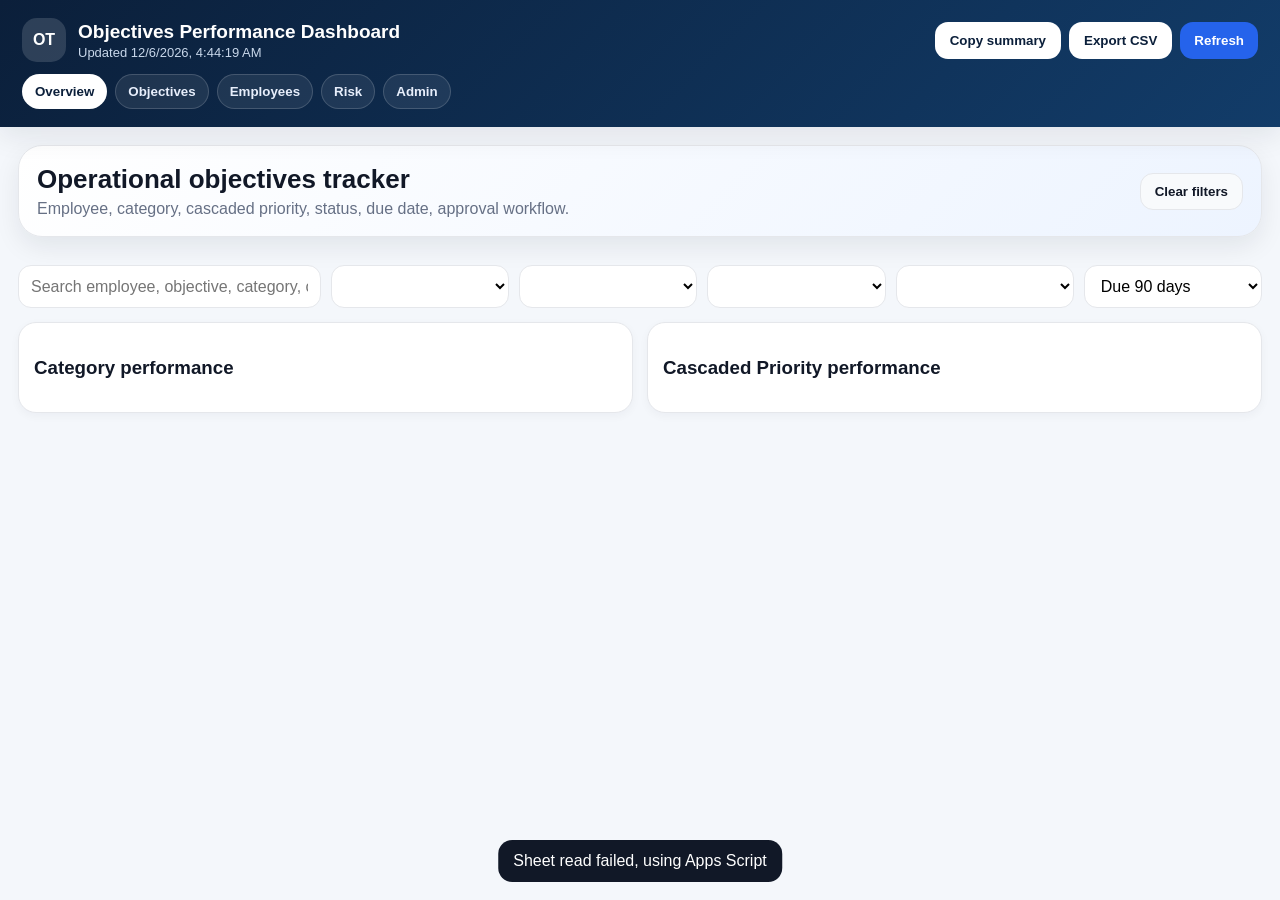
==== index.html @ 76649517 "Fix cascaded priority data loading and mobile UX" ====
<!doctype html>
<html lang="mn">
<head>
<meta charset="utf-8">
<meta name="viewport" content="width=device-width,initial-scale=1,viewport-fit=cover">
<title>Objectives Performance Dashboard</title>
<script src="assets/config.js"></script>
<style>
:root{--bg:#f4f7fb;--card:#fff;--ink:#111827;--muted:#667085;--line:#e5e7eb;--blue:#2563eb;--green:#087f5b;--amber:#b7791f;--red:#c53030;--nav:#0b1f3a;--soft:#eef4ff;--radius:18px;--shadow:0 10px 26px rgba(15,23,42,.08)}
*{box-sizing:border-box}body{margin:0;background:var(--bg);color:var(--ink);font-family:Inter,Arial,sans-serif}.app{min-height:100vh}.top{background:linear-gradient(135deg,var(--nav),#123c69);color:white;padding:18px 22px;position:sticky;top:0;z-index:10;box-shadow:var(--shadow)}.topRow{display:flex;justify-content:space-between;gap:16px;align-items:center;max-width:1500px;margin:0 auto}.brand{display:flex;gap:12px;align-items:center}.logo{width:44px;height:44px;border-radius:15px;background:rgba(255,255,255,.14);display:grid;place-items:center;font-weight:900}.brand h1{font-size:19px;margin:0}.brand p{margin:2px 0 0;color:#c8d7ea;font-size:13px}.actions{display:flex;gap:8px;flex-wrap:wrap}.btn{border:0;border-radius:13px;padding:10px 14px;font-weight:800;cursor:pointer;background:var(--blue);color:#fff}.btn.secondary{background:#fff;color:#0b1f3a;border:1px solid rgba(255,255,255,.35)}.btn.ghost{background:#f8fafc;color:var(--ink);border:1px solid var(--line)}.btn.danger{background:var(--red)}.btn.small{padding:7px 10px;font-size:12px;border-radius:10px}.tabs{display:flex;gap:8px;overflow:auto;padding-top:12px;max-width:1500px;margin:0 auto}.tabBtn{white-space:nowrap;border:1px solid rgba(255,255,255,.16);background:rgba(255,255,255,.08);color:#e7eefb;border-radius:999px;padding:9px 12px;font-weight:800;cursor:pointer}.tabBtn.active{background:#fff;color:#0b1f3a}.main{max-width:1500px;margin:0 auto;padding:18px 18px 80px}.panel{display:none}.panel.active{display:block}.hero{display:grid;grid-template-columns:1fr auto;gap:12px;align-items:center;background:linear-gradient(135deg,#fff,#edf4ff);border:1px solid var(--line);border-radius:24px;padding:18px;margin-bottom:14px;box-shadow:var(--shadow)}.hero h2{margin:0;font-size:26px}.hero p{margin:5px 0 0;color:var(--muted)}.kpis{display:grid;grid-template-columns:repeat(7,1fr);gap:12px;margin:12px 0}.card{background:var(--card);border:1px solid var(--line);border-radius:var(--radius);padding:15px;box-shadow:0 3px 10px rgba(15,23,42,.04)}.kLabel{text-transform:uppercase;color:var(--muted);font-size:11px;letter-spacing:.06em;font-weight:900}.kVal{font-size:28px;font-weight:950;margin-top:6px}.kHint{font-size:12px;color:var(--muted);margin-top:4px}.filters{display:grid;grid-template-columns:1.7fr repeat(5,1fr);gap:10px;margin:14px 0}.filters input,.filters select,.modal input,.modal select,.modal textarea{width:100%;border:1px solid var(--line);background:#fff;border-radius:13px;padding:11px 12px;font:inherit}.split{display:grid;grid-template-columns:1fr 1fr;gap:14px}.list{display:grid;gap:10px}.progressRow{display:grid;grid-template-columns:1fr 58px;gap:12px;align-items:center}.name{font-weight:900;overflow:hidden;text-overflow:ellipsis;white-space:nowrap}.bar{height:9px;background:#eef2f7;border-radius:999px;overflow:hidden;margin:8px 0}.bar i{display:block;height:100%;background:linear-gradient(90deg,var(--blue),#80a7ff)}.bar.green i{background:linear-gradient(90deg,var(--green),#63d4a1)}.bar.amber i{background:linear-gradient(90deg,var(--amber),#f2bf61)}.meta{display:flex;gap:6px;flex-wrap:wrap;color:var(--muted);font-size:12px}.pill{background:#f3f5f8;border-radius:999px;padding:5px 8px;font-weight:800}.tableWrap{background:#fff;border:1px solid var(--line);border-radius:20px;overflow:auto;box-shadow:0 4px 14px rgba(15,23,42,.04)}table{border-collapse:collapse;width:100%;min-width:1180px}th,td{border-bottom:1px solid var(--line);padding:12px;vertical-align:top;text-align:left;font-size:14px}th{position:sticky;top:0;background:#f9fbff;color:#475467;text-transform:uppercase;font-size:11px;letter-spacing:.06em;z-index:2}.objective{max-width:460px;line-height:1.4}.parent td{background:#fcfdff;font-weight:800}.indent3 .objective{padding-left:20px}.indent4 .objective{padding-left:36px}.badge{display:inline-flex;border-radius:999px;padding:6px 9px;font-size:12px;font-weight:900;white-space:nowrap}.completed,.done{background:#e9f8f2;color:var(--green)}.progress{background:#eef3ff;color:var(--blue)}.notstarted,.nodue{background:#f1f3f7;color:#5b6475}.soon,.risk{background:#fff7e6;color:var(--amber)}.critical{background:#fff1f1;color:var(--red)}.mobileList{display:none;gap:10px}.objCard{background:#fff;border:1px solid var(--line);border-radius:18px;padding:14px;box-shadow:0 3px 10px rgba(15,23,42,.04)}.objTop{display:flex;justify-content:space-between;gap:10px;align-items:flex-start}.objTitle{font-weight:900;line-height:1.35;margin:8px 0}.muted{color:var(--muted);font-size:12px}.drawer{position:fixed;inset:0;background:rgba(5,12,27,.55);display:none;align-items:flex-end;justify-content:center;padding:16px;z-index:30}.modal{background:#fff;border-radius:24px;padding:18px;width:min(680px,100%);max-height:92vh;overflow:auto;box-shadow:0 30px 90px rgba(0,0,0,.28)}.modalHead{display:flex;justify-content:space-between;gap:12px}.modal h3{margin:0}.close{border:0;background:transparent;font-size:28px;cursor:pointer}.formGrid{display:grid;grid-template-columns:1fr 1fr;gap:12px;margin-top:12px}.full{grid-column:1/-1}.toast{position:fixed;left:50%;bottom:18px;transform:translateX(-50%);background:#111827;color:#fff;padding:12px 15px;border-radius:14px;display:none;z-index:50;max-width:92%;text-align:center}.empGrid{display:grid;grid-template-columns:repeat(auto-fit,minmax(230px,1fr));gap:12px}.emp{cursor:pointer}.approval{border:1px solid var(--line);border-radius:16px;background:#fbfcff;padding:12px;margin-bottom:10px}.approvalTop{display:flex;justify-content:space-between;gap:12px}.bottomNav{display:none}
@media(max-width:1100px){.kpis{grid-template-columns:repeat(3,1fr)}.filters{grid-template-columns:1fr 1fr}.split{grid-template-columns:1fr}.hero{grid-template-columns:1fr}.topRow{align-items:flex-start}}
@media(max-width:720px){.top{padding:12px 12px 10px;position:relative}.topRow{display:block}.brand h1{font-size:16px}.brand p{font-size:12px}.logo{width:38px;height:38px}.actions{margin-top:10px}.actions .btn{flex:1;padding:10px 8px;font-size:13px}.tabs{padding-top:10px}.tabBtn{font-size:12px;padding:8px 10px}.main{padding:12px 10px 92px}.hero{border-radius:18px;padding:14px}.hero h2{font-size:21px}.kpis{grid-template-columns:repeat(2,1fr);gap:8px}.card{padding:12px;border-radius:16px}.kVal{font-size:23px}.filters{grid-template-columns:1fr;gap:8px}.tableWrap{display:none}.mobileList{display:grid}.formGrid{grid-template-columns:1fr}.split{gap:10px}.btn{padding:10px 12px}.bottomNav{display:flex;position:fixed;left:0;right:0;bottom:0;background:#fff;border-top:1px solid var(--line);z-index:20;padding:7px 8px calc(7px + env(safe-area-inset-bottom));gap:6px}.bottomNav button{flex:1;border:0;background:#f3f6fb;border-radius:12px;padding:9px 4px;font-size:11px;font-weight:900;color:#344054}.bottomNav button.active{background:#0b1f3a;color:#fff}.drawer{align-items:flex-end;padding:10px}.modal{border-radius:20px 20px 0 0;padding-bottom:calc(18px + env(safe-area-inset-bottom))}}
</style>
</head>
<body>
<div class="app">
<header class="top"><div class="topRow"><div class="brand"><div class="logo">OT</div><div><h1>Objectives Performance Dashboard</h1><p id="lastUpdate">Loading...</p></div></div><div class="actions"><button class="btn secondary" onclick="copySummary()">Copy summary</button><button class="btn secondary" onclick="exportCsv()">Export CSV</button><button class="btn" onclick="loadData()">Refresh</button></div></div><nav class="tabs"><button class="tabBtn active" onclick="showTab('overview',this)">Overview</button><button class="tabBtn" onclick="showTab('objectives',this)">Objectives</button><button class="tabBtn" onclick="showTab('employees',this)">Employees</button><button class="tabBtn" onclick="showTab('risk',this)">Risk</button><button class="tabBtn" onclick="showTab('admin',this);loadApprovals()">Admin <span id="pendingBadge"></span></button></nav></header>
<main class="main"><section class="hero"><div><h2>Operational objectives tracker</h2><p>Employee, category, cascaded priority, status, due date, approval workflow.</p></div><button class="btn ghost" onclick="clearFilters()">Clear filters</button></section><div class="kpis" id="kpis"></div><div class="filters"><input id="search" placeholder="Search employee, objective, category, cascaded priority..." oninput="applyFiltersSoon()"><select id="employee" onchange="applyFilters()"></select><select id="status" onchange="applyFilters()"></select><select id="category" onchange="applyFilters()"></select><select id="cascadedPriority" onchange="applyFilters()"></select><select id="dueDays" onchange="applyFilters()"><option value="7">Due 7 days</option><option value="14">Due 14 days</option><option value="30">Due 30 days</option><option value="90" selected>Due 90 days</option><option value="180">Due 180 days</option></select></div><div id="loading" class="card">Loading data...</div>
<section id="overview" class="panel active"><div class="split"><div class="card"><h3>Category performance</h3><div class="list" id="categoryList"></div></div><div class="card"><h3>Cascaded Priority performance</h3><div class="list" id="cascadedList"></div></div></div></section>
<section id="objectives" class="panel"><div class="tableWrap"><table><thead><tr><th>Priority</th><th>Objective</th><th>Employee</th><th>Status</th><th>Risk</th><th>Category</th><th>Cascaded Priority</th><th>Due date</th><th>Days</th><th>Action</th></tr></thead><tbody id="tbody"></tbody></table></div><div class="mobileList" id="mobileRows"></div></section>
<section id="employees" class="panel"><div class="empGrid" id="employeeCards"></div></section>
<section id="risk" class="panel"><div class="split"><div class="card"><h3>Critical / overdue</h3><div class="list" id="criticalList"></div></div><div class="card"><h3>Due soon</h3><div class="list" id="dueSoonList"></div></div></div></section>
<section id="admin" class="panel"><div class="card"><h3>Admin approvals</h3><div class="filters" style="grid-template-columns:1fr 1fr auto"><input id="adminPass" type="password" placeholder="Admin passcode"><input id="adminComment" placeholder="Admin comment"><button class="btn" onclick="loadApprovals()">Load</button></div><div id="approvalList" class="list"></div></div></section>
</main></div><div class="bottomNav"><button class="active" onclick="showTabById('overview',this)">Overview</button><button onclick="showTabById('objectives',this)">Work</button><button onclick="showTabById('employees',this)">People</button><button onclick="showTabById('risk',this)">Risk</button><button onclick="showTabById('admin',this);loadApprovals()">Admin</button></div>
<div class="drawer" id="modalBackdrop"><div class="modal"><div class="modalHead"><div><h3 id="modalTitle">Update</h3><div class="muted" id="modalSub"></div></div><button class="close" onclick="closeModal()">×</button></div><div class="formGrid"><label>Status<select id="editStatus"></select></label><label>Due date<input id="editDueDate" placeholder="MM/DD/YYYY"></label><label class="full">Notes<textarea id="editNotes" rows="4"></textarea></label><label>Requested by<input id="editRequestedBy"></label><label>Request comment<input id="editRequestComment"></label><button class="btn full" onclick="saveUpdate()">Submit for approval</button></div></div></div><div class="toast" id="toast"></div>
<script>
const SHEET_ID='1Yw6dYNGRxq1gps71p3sMzu0f-IePVYdoiQIycyC5Qg4';const SHEET_NAME='Objectives status and detail re';let rawRows=[],rows=[],filtered=[],selectedRow=null,timer=null,statusOptions=['Not Started','In Progress','Completed'];
function gvizJsonp(){return new Promise((resolve,reject)=>{const cb='gviz_'+Date.now()+Math.floor(Math.random()*9999);window[cb]=r=>{try{delete window[cb];s.remove();resolve(r)}catch(e){reject(e)}};const s=document.createElement('script');s.onerror=()=>reject(new Error('Google Sheet data read failed'));s.src=`https://docs.google.com/spreadsheets/d/${SHEET_ID}/gviz/tq?sheet=${encodeURIComponent(SHEET_NAME)}&range=A4:K369&tqx=out:json;responseHandler:${cb}`;document.body.appendChild(s);setTimeout(()=>reject(new Error('Google Sheet data timeout')),15000)})}
function apiJsonp(params){return new Promise((resolve,reject)=>{if(!window.DASHBOARD_API_URL)return reject(new Error('API URL not configured'));const cb='cb_'+Date.now()+Math.floor(Math.random()*9999);window[cb]=r=>{delete window[cb];s.remove();if(r&&r.success===false)reject(new Error(r.error||'API error'));else resolve(r)};const s=document.createElement('script');s.onerror=()=>reject(new Error('API request failed'));const q=new URLSearchParams({...params,callback:cb,_:Date.now()});s.src=window.DASHBOARD_API_URL+(window.DASHBOARD_API_URL.includes('?')?'&':'?')+q.toString();document.body.appendChild(s);setTimeout(()=>reject(new Error('API timeout')),20000)})}
function parseGviz(res){const tr=res.table.rows||[];let data=tr.slice(1).map((r,i)=>{const c=(r.c||[]).map(x=>x?(x.f??x.v??''):'');return{rowNumber:i+5,employee:c[0]||'',priority:String(c[1]||'').trim(),objective:c[2]||'',currentState:c[3]||'',status:cleanStatus(c[4]||''),category:c[5]||'',cascadedPriority:c[6]||'',dueDate:c[7]||'',notes:c[8]||'',lastUpdated:c[9]||'',updatedBy:c[10]||''}}).filter(r=>r.priority||r.objective||r.employee);return data}
function cleanStatus(s){s=String(s||'').trim();if(/^completed/i.test(s))return 'Completed';if(/^in progress/i.test(s))return 'In Progress';if(/^not started/i.test(s))return 'Not Started';return s||'Not Started'}
function normalize(data){let emp='',cat='',cascade='',parentPrefix='';return data.map((r,idx)=>{if(r.employee)emp=r.employee;if(r.category)cat=r.category;if(r.cascadedPriority&&r.cascadedPriority!=='Unassigned'){cascade=r.cascadedPriority;parentPrefix=parentKey(r.priority)}const pk=parentKey(r.priority);let cp=(r.cascadedPriority&&r.cascadedPriority!=='Unassigned')?r.cascadedPriority:'';if(!cp&&cascade&&(pk===parentPrefix||String(r.priority).startsWith(parentPrefix+'.')))cp=cascade;const p=String(r.priority||'').replace(/\.$/,'');const level=p?p.split('.').length:1;const due=parseDate(r.dueDate);const days=due?Math.ceil((due-startOfToday())/86400000):'';const risk=r.status==='Completed'?'Done':(days!==''&&days<0?'Critical':(days!==''&&days<=7?'At Risk':(days!==''&&days<=Number(val('dueDays')||90)?'Due Soon':'On Track')));return{...r,employee:emp||'Unassigned',category:cat||'Unassigned',cascadedPriority:cp||'Unassigned',status:cleanStatus(r.status),level,isParent:level<=2,daysLeft:days,dueSoon:r.status!=='Completed'&&days!==''&&days>=0&&days<=Number(val('dueDays')||90),risk}})}
function parentKey(p){p=String(p||'').replace(/\.$/,'');let a=p.split('.');return a.slice(0,2).join('.')}function parseDate(v){if(!v)return null;let d=new Date(v);return isNaN(d)?null:d}function startOfToday(){let d=new Date();d.setHours(0,0,0,0);return d}
async function loadData(){showLoading(true);try{rawRows=parseGviz(await gvizJsonp());rows=normalize(rawRows);fillFilters();applyFilters(false);toast('Dashboard refreshed from Google Sheet')}catch(e){toast('Sheet read failed, using Apps Script');try{let d=await apiJsonp({action:'data'});rawRows=(d.rows||[]).map(r=>({rowNumber:r.rowNumber,employee:r.employee,priority:r.priority,objective:r.objective,currentState:r.currentState,status:r.status,category:r.category,cascadedPriority:r.cascadedPriority,dueDate:r.dueDate,notes:r.notes}));rows=normalize(rawRows);fillFilters();applyFilters(false)}catch(err){document.getElementById('loading').textContent='Алдаа: '+err.message}}finally{showLoading(false);document.getElementById('lastUpdate').textContent='Updated '+new Date().toLocaleString()}}
function fillFilters(){fill('employee',uniq(rows.map(r=>r.employee)),'All employees');fill('status',uniq(rows.map(r=>r.status)),'All statuses');fill('category',uniq(rows.map(r=>r.category)),'All categories');fill('cascadedPriority',uniq(rows.map(r=>r.cascadedPriority)),'All cascaded priorities')}function fill(id,items,all){const e=document.getElementById(id),cur=e.value;e.innerHTML='<option value="">'+all+'</option>'+items.filter(Boolean).sort().map(x=>`<option value="${esc(x)}">${esc(x)}</option>`).join('');e.value=cur}function uniq(a){return[...new Set(a.filter(Boolean))]}
function applyFilters(reload=true){rows=normalize(rawRows);let s=val('search').toLowerCase(),emp=val('employee'),st=val('status'),cat=val('category'),cp=val('cascadedPriority');filtered=rows.filter(r=>(!s||[r.employee,r.priority,r.objective,r.status,r.category,r.cascadedPriority].join(' ').toLowerCase().includes(s))&&(!emp||r.employee===emp)&&(!st||r.status===st)&&(!cat||r.category===cat)&&(!cp||r.cascadedPriority===cp));renderAll()}function applyFiltersSoon(){clearTimeout(timer);timer=setTimeout(applyFilters,250)}function clearFilters(){['search','employee','status','category','cascadedPriority'].forEach(id=>document.getElementById(id).value='');document.getElementById('dueDays').value='90';applyFilters()}function val(id){return document.getElementById(id)?.value||''}
function renderAll(){renderKpis();renderPerf('categoryList',groupBy(filtered,'category'),'green');renderPerf('cascadedList',groupBy(filtered,'cascadedPriority'),'amber');renderRows();renderEmployees();renderRisk()}function summary(){let total=filtered.length,comp=filtered.filter(r=>r.status==='Completed').length,prog=filtered.filter(r=>r.status==='In Progress').length,not=filtered.filter(r=>r.status==='Not Started').length,due=filtered.filter(r=>r.dueSoon).length,crit=filtered.filter(r=>r.risk==='Critical').length,score=Math.round(((comp*100+prog*50)/Math.max(1,total)));return{total,comp,prog,not,due,crit,score,rate:Math.round(comp/Math.max(1,total)*100)}}function renderKpis(){let s=summary();let arr=[['Total',s.total,'Filtered objectives'],['Completed',s.comp,s.rate+'% completion'],['In progress',s.prog,'Active'],['Not started',s.not,'Pending'],['Due soon',s.due,'Within window'],['Critical',s.crit,'Overdue'],['Score',s.score+'%','Weighted']];document.getElementById('kpis').innerHTML=arr.map(x=>`<div class="card"><div class="kLabel">${x[0]}</div><div class="kVal">${x[1]}</div><div class="kHint">${x[2]}</div></div>`).join('')}
function groupBy(items,key){let m={};items.forEach(r=>{let k=r[key]||'Unassigned';m[k]??={name:k,total:0,completed:0,progress:0};m[k].total++;if(r.status==='Completed')m[k].completed++;if(r.status==='In Progress')m[k].progress++});return Object.values(m).map(x=>({...x,rate:Math.round(x.completed/Math.max(1,x.total)*100),score:Math.round((x.completed*100+x.progress*50)/Math.max(1,x.total))})).sort((a,b)=>b.total-a.total)}function renderPerf(id,items,color){document.getElementById(id).innerHTML=items.map(c=>`<div class="progressRow"><div><div class="name" title="${esc(c.name)}">${esc(c.name)}</div><div class="bar ${color}"><i style="width:${c.rate}%"></i></div><div class="meta"><span>Total ${c.total}</span><span>Done ${c.completed}</span><span>Score ${c.score}%</span></div></div><b>${c.rate}%</b></div>`).join('')||'<div class="muted">No data</div>'}
function renderRows(){document.getElementById('tbody').innerHTML=filtered.map(rowHtml).join('');document.getElementById('mobileRows').innerHTML=filtered.map(cardHtml).join('')}function rowHtml(r){return`<tr class="${r.isParent?'parent':''} indent${r.level}"><td>${esc(r.priority)}</td><td><div class="objective">${esc(r.objective)}</div><div class="muted">${esc(cut(r.currentState,120))}</div></td><td>${esc(r.employee)}</td><td>${badge(r.status)}</td><td>${risk(r.risk)}</td><td>${esc(r.category)}</td><td>${esc(r.cascadedPriority)}</td><td>${esc(r.dueDate)}</td><td>${r.daysLeft===''?'-':r.daysLeft}</td><td><button class="btn small" onclick="openModal(${r.rowNumber})">Update</button></td></tr>`}function cardHtml(r){return`<div class="objCard"><div class="objTop"><span class="pill">${esc(r.priority)}</span>${risk(r.risk)}</div><div class="objTitle">${esc(r.objective)}</div><div class="meta"><span>${esc(r.employee)}</span><span>${esc(r.status)}</span><span>Due ${esc(r.dueDate||'-')}</span></div><div class="muted" style="margin-top:6px"><b>Cascaded:</b> ${esc(r.cascadedPriority)}</div><button class="btn small" style="margin-top:10px" onclick="openModal(${r.rowNumber})">Submit update</button></div>`}
function renderEmployees(){let items=groupBy(filtered,'employee');document.getElementById('employeeCards').innerHTML=items.map(e=>`<div class="card emp" onclick="setFilter('employee','${js(e.name)}')"><div class="name">${esc(e.name)}</div><div class="kVal">${e.rate}%</div><div class="bar"><i style="width:${e.rate}%"></i></div><div class="meta"><span>Total ${e.total}</span><span>Done ${e.completed}</span><span>Score ${e.score}%</span></div></div>`).join('')}function renderRisk(){let mini=r=>`<div class="objCard"><b>${esc(r.priority)} · ${esc(r.employee)}</b><div>${esc(cut(r.objective,130))}</div><div class="muted">Due ${esc(r.dueDate||'-')} · ${r.daysLeft} days · ${esc(r.cascadedPriority)}</div></div>`;document.getElementById('criticalList').innerHTML=filtered.filter(r=>r.risk==='Critical').map(mini).join('')||'<div class="muted">No critical items</div>';document.getElementById('dueSoonList').innerHTML=filtered.filter(r=>r.dueSoon).map(mini).join('')||'<div class="muted">No due soon items</div>'}
function badge(s){let c=s==='Completed'?'completed':s==='In Progress'?'progress':'notstarted';return`<span class="badge ${c}">${esc(s)}</span>`}function risk(s){let c=s==='Critical'?'critical':s==='At Risk'?'risk':s==='Due Soon'?'soon':s==='Done'?'done':'nodue';return`<span class="badge ${c}">${esc(s)}</span>`}
function showTab(id,el){document.querySelectorAll('.panel').forEach(x=>x.classList.remove('active'));document.getElementById(id).classList.add('active');document.querySelectorAll('.tabBtn').forEach(x=>x.classList.remove('active'));if(el)el.classList.add('active')}function showTabById(id,el){showTab(id,document.querySelector(`.tabBtn[onclick*="${id}"]`));document.querySelectorAll('.bottomNav button').forEach(x=>x.classList.remove('active'));el.classList.add('active')}function setFilter(id,v){document.getElementById(id).value=v;showTab('objectives',document.querySelector('.tabBtn:nth-child(2)'));applyFilters()}
function openModal(rowNumber){selectedRow=rows.find(r=>r.rowNumber===rowNumber);if(!selectedRow)return;document.getElementById('modalTitle').textContent=selectedRow.priority+' update request';document.getElementById('modalSub').textContent=selectedRow.employee+' · '+cut(selectedRow.objective,90);document.getElementById('editStatus').innerHTML=statusOptions.map(s=>`<option>${s}</option>`).join('');document.getElementById('editStatus').value=selectedRow.status;document.getElementById('editDueDate').value=selectedRow.dueDate||'';document.getElementById('editNotes').value=selectedRow.notes||'';document.getElementById('editRequestedBy').value=selectedRow.employee||'';document.getElementById('editRequestComment').value='';document.getElementById('modalBackdrop').style.display='flex'}function closeModal(){document.getElementById('modalBackdrop').style.display='none'}function saveUpdate(){if(!selectedRow)return;apiJsonp({action:'update',rowNumber:selectedRow.rowNumber,status:val('editStatus'),dueDate:val('editDueDate'),notes:val('editNotes'),requestedBy:val('editRequestedBy'),requestComment:val('editRequestComment')}).then(r=>{closeModal();toast(r.message||'Submitted for approval')}).catch(e=>toast('Update error: '+e.message))}
function loadApprovals(){document.getElementById('approvalList').innerHTML='<div class="muted">Loading approvals...</div>';apiJsonp({action:'approvals',adminPasscode:val('adminPass')}).then(r=>{let a=r.approvals||r.rows||r.pending||[];document.getElementById('pendingBadge').textContent=a.length?'('+a.length+')':'';document.getElementById('approvalList').innerHTML=a.map(x=>approvalHtml(x)).join('')||'<div class="muted">No pending approvals</div>'}).catch(e=>document.getElementById('approvalList').innerHTML='<div class="muted">'+esc(e.message)+'</div>')}function approvalHtml(x){let id=x.requestId||x.RequestID||x.id||'';return`<div class="approval"><div class="approvalTop"><b>${esc(x.priority||x.PriorityNo||'')}</b><span class="muted">${esc(x.requestedAt||x.RequestedAt||'')}</span></div><div>${esc(x.objective||x.Objective||'')}</div><div class="meta"><span>${esc(x.oldStatus||x.OldStatus||'-')} → ${esc(x.newStatus||x.NewStatus||'-')}</span><span>${esc(x.requestedBy||x.RequestedBy||'')}</span></div><div style="margin-top:10px"><button class="btn small" onclick="review('${js(id)}','Approved')">Approve</button> <button class="btn danger small" onclick="review('${js(id)}','Rejected')">Reject</button></div></div>`}function review(id,decision){apiJsonp({action:'review',requestId:id,decision,adminPasscode:val('adminPass'),adminComment:val('adminComment')}).then(()=>{toast(decision);loadApprovals();loadData()}).catch(()=>apiJsonp({action:decision==='Approved'?'approve':'reject',requestId:id,adminPasscode:val('adminPass'),adminComment:val('adminComment')}).then(()=>{toast(decision);loadApprovals();loadData()}).catch(e=>toast('Approval error: '+e.message)))}
function copySummary(){let s=summary();let text=`Objectives Dashboard\nTotal: ${s.total}\nCompleted: ${s.comp}\nIn Progress: ${s.prog}\nNot Started: ${s.not}\nCompletion: ${s.rate}%\nProgress Score: ${s.score}%`;navigator.clipboard&&navigator.clipboard.writeText(text);toast('Summary copied')}function exportCsv(){let h=['Priority','Employee','Status','Risk','Category','Cascaded Priority','DueDate','DaysLeft','Objective'];let csv=[h].concat(filtered.map(r=>[r.priority,r.employee,r.status,r.risk,r.category,r.cascadedPriority,r.dueDate,r.daysLeft,String(r.objective||'').replace(/\n/g,' ')]));let txt=csv.map(a=>a.map(v=>'"'+String(v??'').replace(/"/g,'""')+'"').join(',')).join('\n');let b=new Blob([txt],{type:'text/csv;charset=utf-8'});let a=document.createElement('a');a.href=URL.createObjectURL(b);a.download='objectives_export.csv';a.click();URL.revokeObjectURL(a.href)}
function showLoading(on){document.getElementById('loading').style.display=on?'block':'none'}function toast(t){let e=document.getElementById('toast');e.textContent=t;e.style.display='block';setTimeout(()=>e.style.display='none',2800)}function esc(v){return String(v??'').replace(/[&<>"]/g,m=>({'&':'&amp;','<':'&lt;','>':'&gt;','"':'&quot;'}[m]))}function js(v){return String(v??'').replace(/\\/g,'\\\\').replace(/'/g,"\\'")}function cut(s,n){s=String(s||'');return s.length>n?s.slice(0,n-1)+'…':s}
loadData();
</script>
</body></html>
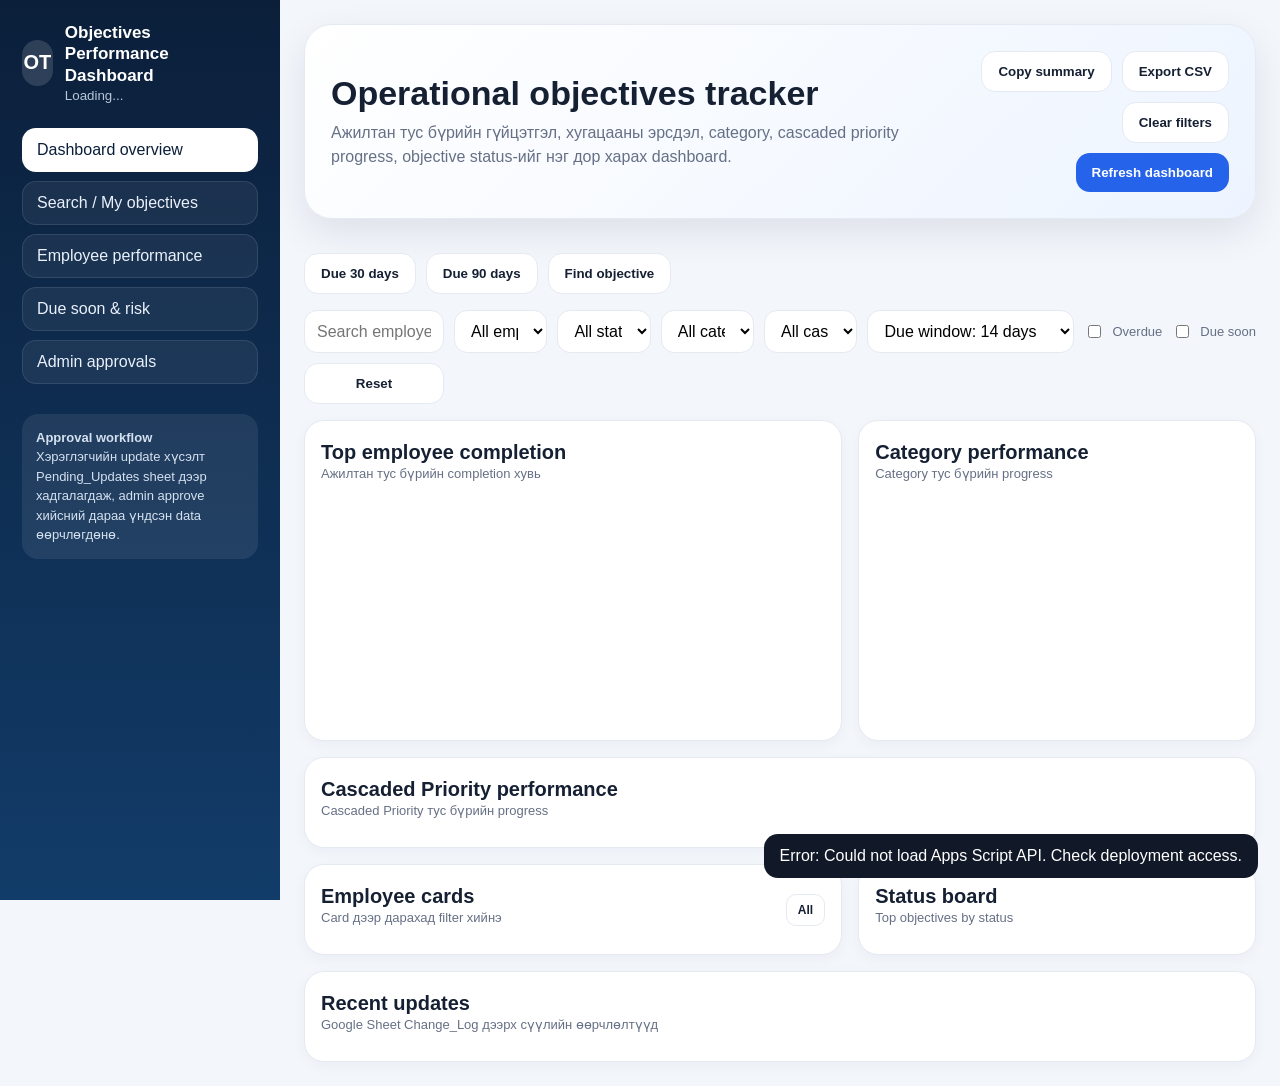
==== commit 4cc23f68: "Restore v3.2 approval layout and add Cascaded Priority support" ====
--- a/index.html
+++ b/index.html
@@ -1,49 +1,37 @@
-<!doctype html>
+<!DOCTYPE html>
 <html lang="mn">
 <head>
-<meta charset="utf-8">
-<meta name="viewport" content="width=device-width,initial-scale=1,viewport-fit=cover">
+<meta charset="UTF-8">
+<meta name="viewport" content="width=device-width, initial-scale=1">
 <title>Objectives Performance Dashboard</title>
 <script src="assets/config.js"></script>
 <style>
-:root{--bg:#f4f7fb;--card:#fff;--ink:#111827;--muted:#667085;--line:#e5e7eb;--blue:#2563eb;--green:#087f5b;--amber:#b7791f;--red:#c53030;--nav:#0b1f3a;--soft:#eef4ff;--radius:18px;--shadow:0 10px 26px rgba(15,23,42,.08)}
-*{box-sizing:border-box}body{margin:0;background:var(--bg);color:var(--ink);font-family:Inter,Arial,sans-serif}.app{min-height:100vh}.top{background:linear-gradient(135deg,var(--nav),#123c69);color:white;padding:18px 22px;position:sticky;top:0;z-index:10;box-shadow:var(--shadow)}.topRow{display:flex;justify-content:space-between;gap:16px;align-items:center;max-width:1500px;margin:0 auto}.brand{display:flex;gap:12px;align-items:center}.logo{width:44px;height:44px;border-radius:15px;background:rgba(255,255,255,.14);display:grid;place-items:center;font-weight:900}.brand h1{font-size:19px;margin:0}.brand p{margin:2px 0 0;color:#c8d7ea;font-size:13px}.actions{display:flex;gap:8px;flex-wrap:wrap}.btn{border:0;border-radius:13px;padding:10px 14px;font-weight:800;cursor:pointer;background:var(--blue);color:#fff}.btn.secondary{background:#fff;color:#0b1f3a;border:1px solid rgba(255,255,255,.35)}.btn.ghost{background:#f8fafc;color:var(--ink);border:1px solid var(--line)}.btn.danger{background:var(--red)}.btn.small{padding:7px 10px;font-size:12px;border-radius:10px}.tabs{display:flex;gap:8px;overflow:auto;padding-top:12px;max-width:1500px;margin:0 auto}.tabBtn{white-space:nowrap;border:1px solid rgba(255,255,255,.16);background:rgba(255,255,255,.08);color:#e7eefb;border-radius:999px;padding:9px 12px;font-weight:800;cursor:pointer}.tabBtn.active{background:#fff;color:#0b1f3a}.main{max-width:1500px;margin:0 auto;padding:18px 18px 80px}.panel{display:none}.panel.active{display:block}.hero{display:grid;grid-template-columns:1fr auto;gap:12px;align-items:center;background:linear-gradient(135deg,#fff,#edf4ff);border:1px solid var(--line);border-radius:24px;padding:18px;margin-bottom:14px;box-shadow:var(--shadow)}.hero h2{margin:0;font-size:26px}.hero p{margin:5px 0 0;color:var(--muted)}.kpis{display:grid;grid-template-columns:repeat(7,1fr);gap:12px;margin:12px 0}.card{background:var(--card);border:1px solid var(--line);border-radius:var(--radius);padding:15px;box-shadow:0 3px 10px rgba(15,23,42,.04)}.kLabel{text-transform:uppercase;color:var(--muted);font-size:11px;letter-spacing:.06em;font-weight:900}.kVal{font-size:28px;font-weight:950;margin-top:6px}.kHint{font-size:12px;color:var(--muted);margin-top:4px}.filters{display:grid;grid-template-columns:1.7fr repeat(5,1fr);gap:10px;margin:14px 0}.filters input,.filters select,.modal input,.modal select,.modal textarea{width:100%;border:1px solid var(--line);background:#fff;border-radius:13px;padding:11px 12px;font:inherit}.split{display:grid;grid-template-columns:1fr 1fr;gap:14px}.list{display:grid;gap:10px}.progressRow{display:grid;grid-template-columns:1fr 58px;gap:12px;align-items:center}.name{font-weight:900;overflow:hidden;text-overflow:ellipsis;white-space:nowrap}.bar{height:9px;background:#eef2f7;border-radius:999px;overflow:hidden;margin:8px 0}.bar i{display:block;height:100%;background:linear-gradient(90deg,var(--blue),#80a7ff)}.bar.green i{background:linear-gradient(90deg,var(--green),#63d4a1)}.bar.amber i{background:linear-gradient(90deg,var(--amber),#f2bf61)}.meta{display:flex;gap:6px;flex-wrap:wrap;color:var(--muted);font-size:12px}.pill{background:#f3f5f8;border-radius:999px;padding:5px 8px;font-weight:800}.tableWrap{background:#fff;border:1px solid var(--line);border-radius:20px;overflow:auto;box-shadow:0 4px 14px rgba(15,23,42,.04)}table{border-collapse:collapse;width:100%;min-width:1180px}th,td{border-bottom:1px solid var(--line);padding:12px;vertical-align:top;text-align:left;font-size:14px}th{position:sticky;top:0;background:#f9fbff;color:#475467;text-transform:uppercase;font-size:11px;letter-spacing:.06em;z-index:2}.objective{max-width:460px;line-height:1.4}.parent td{background:#fcfdff;font-weight:800}.indent3 .objective{padding-left:20px}.indent4 .objective{padding-left:36px}.badge{display:inline-flex;border-radius:999px;padding:6px 9px;font-size:12px;font-weight:900;white-space:nowrap}.completed,.done{background:#e9f8f2;color:var(--green)}.progress{background:#eef3ff;color:var(--blue)}.notstarted,.nodue{background:#f1f3f7;color:#5b6475}.soon,.risk{background:#fff7e6;color:var(--amber)}.critical{background:#fff1f1;color:var(--red)}.mobileList{display:none;gap:10px}.objCard{background:#fff;border:1px solid var(--line);border-radius:18px;padding:14px;box-shadow:0 3px 10px rgba(15,23,42,.04)}.objTop{display:flex;justify-content:space-between;gap:10px;align-items:flex-start}.objTitle{font-weight:900;line-height:1.35;margin:8px 0}.muted{color:var(--muted);font-size:12px}.drawer{position:fixed;inset:0;background:rgba(5,12,27,.55);display:none;align-items:flex-end;justify-content:center;padding:16px;z-index:30}.modal{background:#fff;border-radius:24px;padding:18px;width:min(680px,100%);max-height:92vh;overflow:auto;box-shadow:0 30px 90px rgba(0,0,0,.28)}.modalHead{display:flex;justify-content:space-between;gap:12px}.modal h3{margin:0}.close{border:0;background:transparent;font-size:28px;cursor:pointer}.formGrid{display:grid;grid-template-columns:1fr 1fr;gap:12px;margin-top:12px}.full{grid-column:1/-1}.toast{position:fixed;left:50%;bottom:18px;transform:translateX(-50%);background:#111827;color:#fff;padding:12px 15px;border-radius:14px;display:none;z-index:50;max-width:92%;text-align:center}.empGrid{display:grid;grid-template-columns:repeat(auto-fit,minmax(230px,1fr));gap:12px}.emp{cursor:pointer}.approval{border:1px solid var(--line);border-radius:16px;background:#fbfcff;padding:12px;margin-bottom:10px}.approvalTop{display:flex;justify-content:space-between;gap:12px}.bottomNav{display:none}
-@media(max-width:1100px){.kpis{grid-template-columns:repeat(3,1fr)}.filters{grid-template-columns:1fr 1fr}.split{grid-template-columns:1fr}.hero{grid-template-columns:1fr}.topRow{align-items:flex-start}}
-@media(max-width:720px){.top{padding:12px 12px 10px;position:relative}.topRow{display:block}.brand h1{font-size:16px}.brand p{font-size:12px}.logo{width:38px;height:38px}.actions{margin-top:10px}.actions .btn{flex:1;padding:10px 8px;font-size:13px}.tabs{padding-top:10px}.tabBtn{font-size:12px;padding:8px 10px}.main{padding:12px 10px 92px}.hero{border-radius:18px;padding:14px}.hero h2{font-size:21px}.kpis{grid-template-columns:repeat(2,1fr);gap:8px}.card{padding:12px;border-radius:16px}.kVal{font-size:23px}.filters{grid-template-columns:1fr;gap:8px}.tableWrap{display:none}.mobileList{display:grid}.formGrid{grid-template-columns:1fr}.split{gap:10px}.btn{padding:10px 12px}.bottomNav{display:flex;position:fixed;left:0;right:0;bottom:0;background:#fff;border-top:1px solid var(--line);z-index:20;padding:7px 8px calc(7px + env(safe-area-inset-bottom));gap:6px}.bottomNav button{flex:1;border:0;background:#f3f6fb;border-radius:12px;padding:9px 4px;font-size:11px;font-weight:900;color:#344054}.bottomNav button.active{background:#0b1f3a;color:#fff}.drawer{align-items:flex-end;padding:10px}.modal{border-radius:20px 20px 0 0;padding-bottom:calc(18px + env(safe-area-inset-bottom))}}
+:root{--nav:#0b1f3a;--nav2:#123c69;--bg:#f3f6fb;--card:#fff;--ink:#162033;--muted:#667085;--line:#e5eaf2;--blue:#2563eb;--green:#0f8a5f;--amber:#b7791f;--red:#c53030;--shadow:0 14px 38px rgba(15,23,42,.09);--radius:20px}*{box-sizing:border-box}body{margin:0;font-family:Inter,Arial,sans-serif;background:var(--bg);color:var(--ink)}.shell{display:grid;grid-template-columns:280px 1fr;min-height:100vh}.side{background:linear-gradient(180deg,var(--nav),var(--nav2));color:#fff;padding:22px;position:sticky;top:0;height:100vh;overflow:auto}.brand{display:flex;gap:12px;align-items:center;margin-bottom:24px}.logo{width:46px;height:46px;border-radius:16px;background:rgba(255,255,255,.14);display:grid;place-items:center;font-weight:900;font-size:20px}.brand h1{font-size:17px;margin:0;line-height:1.25}.brand small{color:#b9c7d9}.navItem{border:1px solid rgba(255,255,255,.10);background:rgba(255,255,255,.06);padding:12px 14px;border-radius:14px;margin:9px 0;color:#eaf1fb;cursor:pointer}.navItem:hover,.navItem.active{background:#fff;color:#0b1f3a}.sideFoot{margin-top:30px;padding:14px;border-radius:16px;background:rgba(255,255,255,.08);color:#d4e1ef;font-size:13px;line-height:1.5}.main{padding:24px;max-width:1600px;width:100%;margin:0 auto}.hero{background:linear-gradient(135deg,#fff,#edf4ff);border:1px solid var(--line);border-radius:28px;box-shadow:var(--shadow);padding:26px;margin-bottom:18px;display:grid;grid-template-columns:1.4fr .6fr;gap:20px;align-items:center}.hero h2{font-size:34px;margin:0 0 8px}.hero p{margin:0;color:var(--muted);line-height:1.5}.heroActions{display:flex;gap:10px;justify-content:flex-end;flex-wrap:wrap}.btn{border:0;border-radius:14px;padding:12px 16px;font-weight:800;cursor:pointer;background:var(--blue);color:#fff}.btn.secondary{background:#fff;color:var(--ink);border:1px solid var(--line)}.btn.danger{background:var(--red)}.btn.small{padding:8px 11px;border-radius:10px;font-size:12px}.grid{display:grid;gap:16px}.kpis{grid-template-columns:repeat(6,1fr)}.card{background:var(--card);border:1px solid var(--line);border-radius:var(--radius);box-shadow:0 4px 14px rgba(15,23,42,.04);padding:16px}.kpiLabel{font-size:12px;text-transform:uppercase;letter-spacing:.06em;color:var(--muted);font-weight:800}.kpiValue{font-size:30px;font-weight:900;margin-top:8px}.kpiHint{font-size:12px;color:var(--muted);margin-top:5px}.twoCol{grid-template-columns:1.15fr .85fr}.sectionTitle{display:flex;align-items:flex-end;justify-content:space-between;gap:12px;margin:4px 0 12px}.sectionTitle h3{margin:0;font-size:20px}.sectionTitle span{color:var(--muted);font-size:13px}.filters{display:grid;grid-template-columns:1.5fr repeat(4,1fr) auto auto auto;gap:10px;margin:16px 0}.filters input,.filters select,.modal input,.modal select,.modal textarea{width:100%;border:1px solid var(--line);border-radius:13px;background:#fff;padding:11px 12px;font:inherit}.check{display:flex;align-items:center;gap:8px;white-space:nowrap;color:var(--muted);font-size:13px}.check input{width:auto}.employeeGrid{display:grid;grid-template-columns:repeat(auto-fit,minmax(230px,1fr));gap:12px}.emp{cursor:pointer;transition:.15s}.emp:hover{transform:translateY(-1px);border-color:#b7c9ff}.emp.active{outline:3px solid rgba(37,99,235,.18);border-color:var(--blue)}.empTop{display:flex;justify-content:space-between;gap:12px}.empName{font-weight:900;line-height:1.25}.percent{font-size:28px;font-weight:950;color:var(--blue)}.bar{height:9px;background:#edf1f7;border-radius:999px;overflow:hidden;margin:10px 0}.bar i{display:block;height:100%;background:linear-gradient(90deg,var(--blue),#72a0ff);border-radius:999px}.bar.green i{background:linear-gradient(90deg,var(--green),#64d59f)}.bar.amber i{background:linear-gradient(90deg,var(--amber),#f4bd50)}.meta{display:flex;gap:6px;flex-wrap:wrap;color:var(--muted);font-size:12px}.pill{border-radius:999px;background:#f3f5f8;padding:5px 8px;font-weight:700}.categoryList{display:grid;gap:10px}.catRow{display:grid;grid-template-columns:1fr 60px;gap:10px;align-items:center}.catName{font-weight:800;white-space:nowrap;overflow:hidden;text-overflow:ellipsis}.chartBox{height:230px;display:flex;align-items:flex-end;gap:12px;padding-top:12px}.chartCol{flex:1;display:flex;flex-direction:column;align-items:center;gap:7px;min-width:40px}.chartBar{width:100%;max-width:48px;background:linear-gradient(180deg,#2563eb,#78a6ff);border-radius:12px 12px 4px 4px;min-height:8px}.chartLabel{font-size:11px;color:var(--muted);width:100%;overflow:hidden;text-overflow:ellipsis;text-align:center;white-space:nowrap}.chartVal{font-size:12px;font-weight:900}.tableWrap{background:#fff;border:1px solid var(--line);border-radius:22px;overflow:auto;box-shadow:0 4px 14px rgba(15,23,42,.04)}table{border-collapse:collapse;width:100%;min-width:1280px}th,td{padding:13px 12px;border-bottom:1px solid var(--line);vertical-align:top;text-align:left;font-size:14px}th{background:#f9fbff;color:#475467;font-size:12px;letter-spacing:.05em;text-transform:uppercase;position:sticky;top:0;z-index:2}tr:hover td{background:#fbfdff}tr.parent td{font-weight:800;background:#fcfdff}.objective{max-width:480px;line-height:1.45}.indent-3 .objective{padding-left:24px}.indent-4 .objective{padding-left:42px}.badge{display:inline-flex;align-items:center;border-radius:999px;padding:6px 9px;font-size:12px;font-weight:900;white-space:nowrap}.completed,.done{background:#e9f8f2;color:var(--green)}.progress{background:#eef3ff;color:var(--blue)}.notstarted,.nodue{background:#f1f3f7;color:#5b6475}.soon,.risk{background:#fff7e6;color:var(--amber)}.critical{background:#fff1f1;color:var(--red)}.track{background:#e9f8f2;color:var(--green)}.board{display:grid;grid-template-columns:repeat(4,1fr);gap:12px}.lane{background:#fff;border:1px solid var(--line);border-radius:18px;padding:12px;min-height:160px}.lane h4{margin:0 0 10px}.miniItem{border:1px solid var(--line);border-radius:13px;padding:10px;margin-bottom:8px;background:#fbfcff;font-size:13px}.miniItem b{display:block;margin-bottom:4px}.loading{padding:34px;text-align:center;color:var(--muted)}.modalBackdrop{position:fixed;inset:0;background:rgba(5,12,27,.55);display:none;align-items:center;justify-content:center;padding:20px;z-index:10}.modal{background:#fff;border-radius:24px;padding:22px;width:min(680px,100%);box-shadow:0 30px 90px rgba(0,0,0,.28)}.modalHead{display:flex;justify-content:space-between;gap:12px}.modalHead h3{margin:0}.close{border:0;background:transparent;font-size:28px;cursor:pointer}.formGrid{display:grid;grid-template-columns:1fr 1fr;gap:12px;margin-top:14px}.full{grid-column:1/-1}.toast{position:fixed;right:22px;bottom:22px;background:#111827;color:#fff;padding:13px 16px;border-radius:14px;display:none;z-index:20}.tab{display:none}.tab.active{display:block}.quickActions{display:flex;flex-wrap:wrap;gap:10px;margin:0 0 16px}.summaryGrid{display:grid;grid-template-columns:1.2fr 1fr 1fr 1fr;gap:12px;margin:0 0 16px}.summaryItem{background:#fff;border:1px solid var(--line);border-radius:18px;padding:14px;box-shadow:0 4px 14px rgba(15,23,42,.04)}.summaryItem b{display:block;margin-bottom:6px}.recentList{display:grid;gap:9px}.recentItem{border:1px solid var(--line);border-radius:14px;padding:10px;background:#fbfcff;font-size:13px}.recentItem b{display:block}.muted{color:var(--muted);font-size:12px}.approvalTools{display:grid;grid-template-columns:1fr 1fr auto;gap:10px;margin-bottom:12px}.approvalCard{border:1px solid var(--line);border-radius:16px;padding:13px;background:#fbfcff;margin-bottom:10px}.approvalTop{display:flex;justify-content:space-between;gap:12px;align-items:flex-start}.approvalChanges{display:grid;grid-template-columns:1fr 1fr 1fr;gap:8px;margin:10px 0}.approvalChanges div{background:#fff;border:1px solid var(--line);border-radius:12px;padding:8px}.approvalActions{display:flex;gap:8px;justify-content:flex-end;flex-wrap:wrap}@media(max-width:1100px){.shell{grid-template-columns:1fr}.side{height:auto;position:relative}.kpis{grid-template-columns:repeat(3,1fr)}.hero,.twoCol{grid-template-columns:1fr}.heroActions{justify-content:flex-start}.filters{grid-template-columns:1fr 1fr}.summaryGrid{grid-template-columns:1fr 1fr}.board{grid-template-columns:1fr 1fr}}@media(max-width:700px){.main{padding:14px}.kpis{grid-template-columns:repeat(2,1fr)}.filters,.board,.summaryGrid{grid-template-columns:1fr}.hero h2{font-size:26px}.formGrid{grid-template-columns:1fr}.side{padding:16px}.navItem{display:inline-block;margin:5px 4px 5px 0}.sideFoot{display:none}}
 </style>
 </head>
-<body>
-<div class="app">
-<header class="top"><div class="topRow"><div class="brand"><div class="logo">OT</div><div><h1>Objectives Performance Dashboard</h1><p id="lastUpdate">Loading...</p></div></div><div class="actions"><button class="btn secondary" onclick="copySummary()">Copy summary</button><button class="btn secondary" onclick="exportCsv()">Export CSV</button><button class="btn" onclick="loadData()">Refresh</button></div></div><nav class="tabs"><button class="tabBtn active" onclick="showTab('overview',this)">Overview</button><button class="tabBtn" onclick="showTab('objectives',this)">Objectives</button><button class="tabBtn" onclick="showTab('employees',this)">Employees</button><button class="tabBtn" onclick="showTab('risk',this)">Risk</button><button class="tabBtn" onclick="showTab('admin',this);loadApprovals()">Admin <span id="pendingBadge"></span></button></nav></header>
-<main class="main"><section class="hero"><div><h2>Operational objectives tracker</h2><p>Employee, category, cascaded priority, status, due date, approval workflow.</p></div><button class="btn ghost" onclick="clearFilters()">Clear filters</button></section><div class="kpis" id="kpis"></div><div class="filters"><input id="search" placeholder="Search employee, objective, category, cascaded priority..." oninput="applyFiltersSoon()"><select id="employee" onchange="applyFilters()"></select><select id="status" onchange="applyFilters()"></select><select id="category" onchange="applyFilters()"></select><select id="cascadedPriority" onchange="applyFilters()"></select><select id="dueDays" onchange="applyFilters()"><option value="7">Due 7 days</option><option value="14">Due 14 days</option><option value="30">Due 30 days</option><option value="90" selected>Due 90 days</option><option value="180">Due 180 days</option></select></div><div id="loading" class="card">Loading data...</div>
-<section id="overview" class="panel active"><div class="split"><div class="card"><h3>Category performance</h3><div class="list" id="categoryList"></div></div><div class="card"><h3>Cascaded Priority performance</h3><div class="list" id="cascadedList"></div></div></div></section>
-<section id="objectives" class="panel"><div class="tableWrap"><table><thead><tr><th>Priority</th><th>Objective</th><th>Employee</th><th>Status</th><th>Risk</th><th>Category</th><th>Cascaded Priority</th><th>Due date</th><th>Days</th><th>Action</th></tr></thead><tbody id="tbody"></tbody></table></div><div class="mobileList" id="mobileRows"></div></section>
-<section id="employees" class="panel"><div class="empGrid" id="employeeCards"></div></section>
-<section id="risk" class="panel"><div class="split"><div class="card"><h3>Critical / overdue</h3><div class="list" id="criticalList"></div></div><div class="card"><h3>Due soon</h3><div class="list" id="dueSoonList"></div></div></div></section>
-<section id="admin" class="panel"><div class="card"><h3>Admin approvals</h3><div class="filters" style="grid-template-columns:1fr 1fr auto"><input id="adminPass" type="password" placeholder="Admin passcode"><input id="adminComment" placeholder="Admin comment"><button class="btn" onclick="loadApprovals()">Load</button></div><div id="approvalList" class="list"></div></div></section>
-</main></div><div class="bottomNav"><button class="active" onclick="showTabById('overview',this)">Overview</button><button onclick="showTabById('objectives',this)">Work</button><button onclick="showTabById('employees',this)">People</button><button onclick="showTabById('risk',this)">Risk</button><button onclick="showTabById('admin',this);loadApprovals()">Admin</button></div>
-<div class="drawer" id="modalBackdrop"><div class="modal"><div class="modalHead"><div><h3 id="modalTitle">Update</h3><div class="muted" id="modalSub"></div></div><button class="close" onclick="closeModal()">×</button></div><div class="formGrid"><label>Status<select id="editStatus"></select></label><label>Due date<input id="editDueDate" placeholder="MM/DD/YYYY"></label><label class="full">Notes<textarea id="editNotes" rows="4"></textarea></label><label>Requested by<input id="editRequestedBy"></label><label>Request comment<input id="editRequestComment"></label><button class="btn full" onclick="saveUpdate()">Submit for approval</button></div></div></div><div class="toast" id="toast"></div>
+<body><div class="shell"><aside class="side"><div class="brand"><div class="logo">OT</div><div><h1>Objectives Performance Dashboard</h1><small id="sideDate">Loading...</small></div></div><div class="navItem active" onclick="showTab('overview',this)">Dashboard overview</div><div class="navItem" onclick="showTab('objectives',this);focusSearch()">Search / My objectives</div><div class="navItem" onclick="showTab('employees',this)">Employee performance</div><div class="navItem" onclick="showTab('risks',this)">Due soon & risk</div><div class="navItem" onclick="showTab('admin',this);loadApprovals()">Admin approvals <span id="pendingBadge"></span></div><div class="sideFoot"><b>Approval workflow</b><br>Хэрэглэгчийн update хүсэлт Pending_Updates sheet дээр хадгалагдаж, admin approve хийсний дараа үндсэн data өөрчлөгдөнө.</div></aside><main class="main"><section class="hero"><div><h2>Operational objectives tracker</h2><p>Ажилтан тус бүрийн гүйцэтгэл, хугацааны эрсдэл, category, cascaded priority progress, objective status-ийг нэг дор харах dashboard.</p></div><div class="heroActions"><button class="btn secondary" onclick="copySummary()">Copy summary</button><button class="btn secondary" onclick="exportCsv()">Export CSV</button><button class="btn secondary" onclick="clearFilters()">Clear filters</button><button class="btn" onclick="loadData()">Refresh dashboard</button></div></section><div class="grid kpis" id="kpis"></div><div class="summaryGrid" id="managerSummary"></div><div class="quickActions"><button class="btn secondary" onclick="setDueWindow(30)">Due 30 days</button><button class="btn secondary" onclick="setDueWindow(90)">Due 90 days</button><button class="btn secondary" onclick="showTab('objectives',document.querySelectorAll('.navItem')[1]);focusSearch()">Find objective</button></div><div class="filters"><input id="search" placeholder="Search employee, objective, category, cascaded priority..." oninput="debouncedApplyFilters()"><select id="employee" onchange="applyFilters()"><option value="">All employees</option></select><select id="status" onchange="applyFilters()"><option value="">All statuses</option></select><select id="category" onchange="applyFilters()"><option value="">All categories</option></select><select id="cascadedPriority" onchange="applyFilters()"><option value="">All cascaded priorities</option></select><select id="dueDays" onchange="applyFilters()"><option value="7">Due window: 7 days</option><option value="14" selected>Due window: 14 days</option><option value="30">Due window: 30 days</option><option value="90">Due window: 90 days</option><option value="180">Due window: 180 days</option></select><label class="check"><input id="onlyOverdue" type="checkbox" onchange="applyFilters()"> Overdue</label><label class="check"><input id="onlyDueSoon" type="checkbox" onchange="applyFilters()"> Due soon</label><button class="btn secondary" onclick="clearFilters()">Reset</button></div><section id="overview" class="tab active"><div class="grid twoCol"><div class="card"><div class="sectionTitle"><div><h3>Top employee completion</h3><span>Ажилтан тус бүрийн completion хувь</span></div></div><div class="chartBox" id="employeeChart"></div></div><div class="card"><div class="sectionTitle"><div><h3>Category performance</h3><span>Category тус бүрийн progress</span></div></div><div class="categoryList" id="categoryPerformance"></div></div></div><div class="card" style="margin-top:16px"><div class="sectionTitle"><div><h3>Cascaded Priority performance</h3><span>Cascaded Priority тус бүрийн progress</span></div></div><div class="categoryList" id="cascadedPriorityPerformance"></div></div><div class="grid twoCol" style="margin-top:16px"><div class="card"><div class="sectionTitle"><div><h3>Employee cards</h3><span>Card дээр дарахад filter хийнэ</span></div><button class="btn secondary small" onclick="clearEmployeeFilter()">All</button></div><div class="employeeGrid" id="employeeCards"></div></div><div class="card"><div class="sectionTitle"><div><h3>Status board</h3><span>Top objectives by status</span></div></div><div class="board" id="statusBoard"></div></div></div><div class="card" style="margin-top:16px"><div class="sectionTitle"><div><h3>Recent updates</h3><span>Google Sheet Change_Log дээрх сүүлийн өөрчлөлтүүд</span></div></div><div class="recentList" id="recentUpdates"></div></div></section><section id="employees" class="tab"><div class="employeeGrid" id="employeeCards2"></div></section><section id="risks" class="tab"><div class="grid twoCol"><div class="card"><h3>Critical / overdue</h3><div id="criticalList"></div></div><div class="card"><h3>Due soon</h3><div id="dueSoonList"></div></div></div></section><section id="objectives" class="tab"><div class="tableWrap"><div class="loading" id="loading">Loading objectives...</div><table id="table" style="display:none"><thead><tr><th>Priority</th><th>Objective / Activity</th><th>Employee</th><th>Status</th><th>Risk</th><th>Category</th><th>Cascaded Priority</th><th>Due</th><th>Days</th><th>Action</th></tr></thead><tbody id="tbody"></tbody></table></div></section><section id="admin" class="tab"><div class="card"><div class="sectionTitle"><div><h3>Pending approval requests</h3><span>Admin passcode шаардлагатай</span></div><button class="btn secondary" onclick="loadApprovals()">Refresh approvals</button></div><div class="approvalTools"><input id="adminPasscode" type="password" placeholder="Admin passcode"><input id="adminComment" placeholder="Admin comment"><button class="btn" onclick="loadApprovals()">Load</button></div><div id="approvalList"></div></div></section></main></div><div class="modalBackdrop" id="modalBackdrop"><div class="modal"><div class="modalHead"><div><h3 id="modalTitle">Update request</h3><div class="muted" id="modalSub"></div></div><button class="close" onclick="closeModal()">×</button></div><div class="formGrid"><label>Status<select id="editStatus"></select></label><label>Due date<input id="editDueDate" placeholder="MM/DD/YYYY"></label><label class="full">Notes<textarea id="editNotes" rows="4"></textarea></label><label>Requested by<input id="editRequestedBy"></label><label>Request comment<input id="editRequestComment"></label><button class="btn full" onclick="saveUpdate()">Submit for admin approval</button></div></div></div><div class="toast" id="toast"></div>
 <script>
-const SHEET_ID='1Yw6dYNGRxq1gps71p3sMzu0f-IePVYdoiQIycyC5Qg4';const SHEET_NAME='Objectives status and detail re';let rawRows=[],rows=[],filtered=[],selectedRow=null,timer=null,statusOptions=['Not Started','In Progress','Completed'];
-function gvizJsonp(){return new Promise((resolve,reject)=>{const cb='gviz_'+Date.now()+Math.floor(Math.random()*9999);window[cb]=r=>{try{delete window[cb];s.remove();resolve(r)}catch(e){reject(e)}};const s=document.createElement('script');s.onerror=()=>reject(new Error('Google Sheet data read failed'));s.src=`https://docs.google.com/spreadsheets/d/${SHEET_ID}/gviz/tq?sheet=${encodeURIComponent(SHEET_NAME)}&range=A4:K369&tqx=out:json;responseHandler:${cb}`;document.body.appendChild(s);setTimeout(()=>reject(new Error('Google Sheet data timeout')),15000)})}
-function apiJsonp(params){return new Promise((resolve,reject)=>{if(!window.DASHBOARD_API_URL)return reject(new Error('API URL not configured'));const cb='cb_'+Date.now()+Math.floor(Math.random()*9999);window[cb]=r=>{delete window[cb];s.remove();if(r&&r.success===false)reject(new Error(r.error||'API error'));else resolve(r)};const s=document.createElement('script');s.onerror=()=>reject(new Error('API request failed'));const q=new URLSearchParams({...params,callback:cb,_:Date.now()});s.src=window.DASHBOARD_API_URL+(window.DASHBOARD_API_URL.includes('?')?'&':'?')+q.toString();document.body.appendChild(s);setTimeout(()=>reject(new Error('API timeout')),20000)})}
-function parseGviz(res){const tr=res.table.rows||[];let data=tr.slice(1).map((r,i)=>{const c=(r.c||[]).map(x=>x?(x.f??x.v??''):'');return{rowNumber:i+5,employee:c[0]||'',priority:String(c[1]||'').trim(),objective:c[2]||'',currentState:c[3]||'',status:cleanStatus(c[4]||''),category:c[5]||'',cascadedPriority:c[6]||'',dueDate:c[7]||'',notes:c[8]||'',lastUpdated:c[9]||'',updatedBy:c[10]||''}}).filter(r=>r.priority||r.objective||r.employee);return data}
-function cleanStatus(s){s=String(s||'').trim();if(/^completed/i.test(s))return 'Completed';if(/^in progress/i.test(s))return 'In Progress';if(/^not started/i.test(s))return 'Not Started';return s||'Not Started'}
-function normalize(data){let emp='',cat='',cascade='',parentPrefix='';return data.map((r,idx)=>{if(r.employee)emp=r.employee;if(r.category)cat=r.category;if(r.cascadedPriority&&r.cascadedPriority!=='Unassigned'){cascade=r.cascadedPriority;parentPrefix=parentKey(r.priority)}const pk=parentKey(r.priority);let cp=(r.cascadedPriority&&r.cascadedPriority!=='Unassigned')?r.cascadedPriority:'';if(!cp&&cascade&&(pk===parentPrefix||String(r.priority).startsWith(parentPrefix+'.')))cp=cascade;const p=String(r.priority||'').replace(/\.$/,'');const level=p?p.split('.').length:1;const due=parseDate(r.dueDate);const days=due?Math.ceil((due-startOfToday())/86400000):'';const risk=r.status==='Completed'?'Done':(days!==''&&days<0?'Critical':(days!==''&&days<=7?'At Risk':(days!==''&&days<=Number(val('dueDays')||90)?'Due Soon':'On Track')));return{...r,employee:emp||'Unassigned',category:cat||'Unassigned',cascadedPriority:cp||'Unassigned',status:cleanStatus(r.status),level,isParent:level<=2,daysLeft:days,dueSoon:r.status!=='Completed'&&days!==''&&days>=0&&days<=Number(val('dueDays')||90),risk}})}
-function parentKey(p){p=String(p||'').replace(/\.$/,'');let a=p.split('.');return a.slice(0,2).join('.')}function parseDate(v){if(!v)return null;let d=new Date(v);return isNaN(d)?null:d}function startOfToday(){let d=new Date();d.setHours(0,0,0,0);return d}
-async function loadData(){showLoading(true);try{rawRows=parseGviz(await gvizJsonp());rows=normalize(rawRows);fillFilters();applyFilters(false);toast('Dashboard refreshed from Google Sheet')}catch(e){toast('Sheet read failed, using Apps Script');try{let d=await apiJsonp({action:'data'});rawRows=(d.rows||[]).map(r=>({rowNumber:r.rowNumber,employee:r.employee,priority:r.priority,objective:r.objective,currentState:r.currentState,status:r.status,category:r.category,cascadedPriority:r.cascadedPriority,dueDate:r.dueDate,notes:r.notes}));rows=normalize(rawRows);fillFilters();applyFilters(false)}catch(err){document.getElementById('loading').textContent='Алдаа: '+err.message}}finally{showLoading(false);document.getElementById('lastUpdate').textContent='Updated '+new Date().toLocaleString()}}
-function fillFilters(){fill('employee',uniq(rows.map(r=>r.employee)),'All employees');fill('status',uniq(rows.map(r=>r.status)),'All statuses');fill('category',uniq(rows.map(r=>r.category)),'All categories');fill('cascadedPriority',uniq(rows.map(r=>r.cascadedPriority)),'All cascaded priorities')}function fill(id,items,all){const e=document.getElementById(id),cur=e.value;e.innerHTML='<option value="">'+all+'</option>'+items.filter(Boolean).sort().map(x=>`<option value="${esc(x)}">${esc(x)}</option>`).join('');e.value=cur}function uniq(a){return[...new Set(a.filter(Boolean))]}
-function applyFilters(reload=true){rows=normalize(rawRows);let s=val('search').toLowerCase(),emp=val('employee'),st=val('status'),cat=val('category'),cp=val('cascadedPriority');filtered=rows.filter(r=>(!s||[r.employee,r.priority,r.objective,r.status,r.category,r.cascadedPriority].join(' ').toLowerCase().includes(s))&&(!emp||r.employee===emp)&&(!st||r.status===st)&&(!cat||r.category===cat)&&(!cp||r.cascadedPriority===cp));renderAll()}function applyFiltersSoon(){clearTimeout(timer);timer=setTimeout(applyFilters,250)}function clearFilters(){['search','employee','status','category','cascadedPriority'].forEach(id=>document.getElementById(id).value='');document.getElementById('dueDays').value='90';applyFilters()}function val(id){return document.getElementById(id)?.value||''}
-function renderAll(){renderKpis();renderPerf('categoryList',groupBy(filtered,'category'),'green');renderPerf('cascadedList',groupBy(filtered,'cascadedPriority'),'amber');renderRows();renderEmployees();renderRisk()}function summary(){let total=filtered.length,comp=filtered.filter(r=>r.status==='Completed').length,prog=filtered.filter(r=>r.status==='In Progress').length,not=filtered.filter(r=>r.status==='Not Started').length,due=filtered.filter(r=>r.dueSoon).length,crit=filtered.filter(r=>r.risk==='Critical').length,score=Math.round(((comp*100+prog*50)/Math.max(1,total)));return{total,comp,prog,not,due,crit,score,rate:Math.round(comp/Math.max(1,total)*100)}}function renderKpis(){let s=summary();let arr=[['Total',s.total,'Filtered objectives'],['Completed',s.comp,s.rate+'% completion'],['In progress',s.prog,'Active'],['Not started',s.not,'Pending'],['Due soon',s.due,'Within window'],['Critical',s.crit,'Overdue'],['Score',s.score+'%','Weighted']];document.getElementById('kpis').innerHTML=arr.map(x=>`<div class="card"><div class="kLabel">${x[0]}</div><div class="kVal">${x[1]}</div><div class="kHint">${x[2]}</div></div>`).join('')}
-function groupBy(items,key){let m={};items.forEach(r=>{let k=r[key]||'Unassigned';m[k]??={name:k,total:0,completed:0,progress:0};m[k].total++;if(r.status==='Completed')m[k].completed++;if(r.status==='In Progress')m[k].progress++});return Object.values(m).map(x=>({...x,rate:Math.round(x.completed/Math.max(1,x.total)*100),score:Math.round((x.completed*100+x.progress*50)/Math.max(1,x.total))})).sort((a,b)=>b.total-a.total)}function renderPerf(id,items,color){document.getElementById(id).innerHTML=items.map(c=>`<div class="progressRow"><div><div class="name" title="${esc(c.name)}">${esc(c.name)}</div><div class="bar ${color}"><i style="width:${c.rate}%"></i></div><div class="meta"><span>Total ${c.total}</span><span>Done ${c.completed}</span><span>Score ${c.score}%</span></div></div><b>${c.rate}%</b></div>`).join('')||'<div class="muted">No data</div>'}
-function renderRows(){document.getElementById('tbody').innerHTML=filtered.map(rowHtml).join('');document.getElementById('mobileRows').innerHTML=filtered.map(cardHtml).join('')}function rowHtml(r){return`<tr class="${r.isParent?'parent':''} indent${r.level}"><td>${esc(r.priority)}</td><td><div class="objective">${esc(r.objective)}</div><div class="muted">${esc(cut(r.currentState,120))}</div></td><td>${esc(r.employee)}</td><td>${badge(r.status)}</td><td>${risk(r.risk)}</td><td>${esc(r.category)}</td><td>${esc(r.cascadedPriority)}</td><td>${esc(r.dueDate)}</td><td>${r.daysLeft===''?'-':r.daysLeft}</td><td><button class="btn small" onclick="openModal(${r.rowNumber})">Update</button></td></tr>`}function cardHtml(r){return`<div class="objCard"><div class="objTop"><span class="pill">${esc(r.priority)}</span>${risk(r.risk)}</div><div class="objTitle">${esc(r.objective)}</div><div class="meta"><span>${esc(r.employee)}</span><span>${esc(r.status)}</span><span>Due ${esc(r.dueDate||'-')}</span></div><div class="muted" style="margin-top:6px"><b>Cascaded:</b> ${esc(r.cascadedPriority)}</div><button class="btn small" style="margin-top:10px" onclick="openModal(${r.rowNumber})">Submit update</button></div>`}
-function renderEmployees(){let items=groupBy(filtered,'employee');document.getElementById('employeeCards').innerHTML=items.map(e=>`<div class="card emp" onclick="setFilter('employee','${js(e.name)}')"><div class="name">${esc(e.name)}</div><div class="kVal">${e.rate}%</div><div class="bar"><i style="width:${e.rate}%"></i></div><div class="meta"><span>Total ${e.total}</span><span>Done ${e.completed}</span><span>Score ${e.score}%</span></div></div>`).join('')}function renderRisk(){let mini=r=>`<div class="objCard"><b>${esc(r.priority)} · ${esc(r.employee)}</b><div>${esc(cut(r.objective,130))}</div><div class="muted">Due ${esc(r.dueDate||'-')} · ${r.daysLeft} days · ${esc(r.cascadedPriority)}</div></div>`;document.getElementById('criticalList').innerHTML=filtered.filter(r=>r.risk==='Critical').map(mini).join('')||'<div class="muted">No critical items</div>';document.getElementById('dueSoonList').innerHTML=filtered.filter(r=>r.dueSoon).map(mini).join('')||'<div class="muted">No due soon items</div>'}
-function badge(s){let c=s==='Completed'?'completed':s==='In Progress'?'progress':'notstarted';return`<span class="badge ${c}">${esc(s)}</span>`}function risk(s){let c=s==='Critical'?'critical':s==='At Risk'?'risk':s==='Due Soon'?'soon':s==='Done'?'done':'nodue';return`<span class="badge ${c}">${esc(s)}</span>`}
-function showTab(id,el){document.querySelectorAll('.panel').forEach(x=>x.classList.remove('active'));document.getElementById(id).classList.add('active');document.querySelectorAll('.tabBtn').forEach(x=>x.classList.remove('active'));if(el)el.classList.add('active')}function showTabById(id,el){showTab(id,document.querySelector(`.tabBtn[onclick*="${id}"]`));document.querySelectorAll('.bottomNav button').forEach(x=>x.classList.remove('active'));el.classList.add('active')}function setFilter(id,v){document.getElementById(id).value=v;showTab('objectives',document.querySelector('.tabBtn:nth-child(2)'));applyFilters()}
-function openModal(rowNumber){selectedRow=rows.find(r=>r.rowNumber===rowNumber);if(!selectedRow)return;document.getElementById('modalTitle').textContent=selectedRow.priority+' update request';document.getElementById('modalSub').textContent=selectedRow.employee+' · '+cut(selectedRow.objective,90);document.getElementById('editStatus').innerHTML=statusOptions.map(s=>`<option>${s}</option>`).join('');document.getElementById('editStatus').value=selectedRow.status;document.getElementById('editDueDate').value=selectedRow.dueDate||'';document.getElementById('editNotes').value=selectedRow.notes||'';document.getElementById('editRequestedBy').value=selectedRow.employee||'';document.getElementById('editRequestComment').value='';document.getElementById('modalBackdrop').style.display='flex'}function closeModal(){document.getElementById('modalBackdrop').style.display='none'}function saveUpdate(){if(!selectedRow)return;apiJsonp({action:'update',rowNumber:selectedRow.rowNumber,status:val('editStatus'),dueDate:val('editDueDate'),notes:val('editNotes'),requestedBy:val('editRequestedBy'),requestComment:val('editRequestComment')}).then(r=>{closeModal();toast(r.message||'Submitted for approval')}).catch(e=>toast('Update error: '+e.message))}
-function loadApprovals(){document.getElementById('approvalList').innerHTML='<div class="muted">Loading approvals...</div>';apiJsonp({action:'approvals',adminPasscode:val('adminPass')}).then(r=>{let a=r.approvals||r.rows||r.pending||[];document.getElementById('pendingBadge').textContent=a.length?'('+a.length+')':'';document.getElementById('approvalList').innerHTML=a.map(x=>approvalHtml(x)).join('')||'<div class="muted">No pending approvals</div>'}).catch(e=>document.getElementById('approvalList').innerHTML='<div class="muted">'+esc(e.message)+'</div>')}function approvalHtml(x){let id=x.requestId||x.RequestID||x.id||'';return`<div class="approval"><div class="approvalTop"><b>${esc(x.priority||x.PriorityNo||'')}</b><span class="muted">${esc(x.requestedAt||x.RequestedAt||'')}</span></div><div>${esc(x.objective||x.Objective||'')}</div><div class="meta"><span>${esc(x.oldStatus||x.OldStatus||'-')} → ${esc(x.newStatus||x.NewStatus||'-')}</span><span>${esc(x.requestedBy||x.RequestedBy||'')}</span></div><div style="margin-top:10px"><button class="btn small" onclick="review('${js(id)}','Approved')">Approve</button> <button class="btn danger small" onclick="review('${js(id)}','Rejected')">Reject</button></div></div>`}function review(id,decision){apiJsonp({action:'review',requestId:id,decision,adminPasscode:val('adminPass'),adminComment:val('adminComment')}).then(()=>{toast(decision);loadApprovals();loadData()}).catch(()=>apiJsonp({action:decision==='Approved'?'approve':'reject',requestId:id,adminPasscode:val('adminPass'),adminComment:val('adminComment')}).then(()=>{toast(decision);loadApprovals();loadData()}).catch(e=>toast('Approval error: '+e.message)))}
-function copySummary(){let s=summary();let text=`Objectives Dashboard\nTotal: ${s.total}\nCompleted: ${s.comp}\nIn Progress: ${s.prog}\nNot Started: ${s.not}\nCompletion: ${s.rate}%\nProgress Score: ${s.score}%`;navigator.clipboard&&navigator.clipboard.writeText(text);toast('Summary copied')}function exportCsv(){let h=['Priority','Employee','Status','Risk','Category','Cascaded Priority','DueDate','DaysLeft','Objective'];let csv=[h].concat(filtered.map(r=>[r.priority,r.employee,r.status,r.risk,r.category,r.cascadedPriority,r.dueDate,r.daysLeft,String(r.objective||'').replace(/\n/g,' ')]));let txt=csv.map(a=>a.map(v=>'"'+String(v??'').replace(/"/g,'""')+'"').join(',')).join('\n');let b=new Blob([txt],{type:'text/csv;charset=utf-8'});let a=document.createElement('a');a.href=URL.createObjectURL(b);a.download='objectives_export.csv';a.click();URL.revokeObjectURL(a.href)}
-function showLoading(on){document.getElementById('loading').style.display=on?'block':'none'}function toast(t){let e=document.getElementById('toast');e.textContent=t;e.style.display='block';setTimeout(()=>e.style.display='none',2800)}function esc(v){return String(v??'').replace(/[&<>"]/g,m=>({'&':'&amp;','<':'&lt;','>':'&gt;','"':'&quot;'}[m]))}function js(v){return String(v??'').replace(/\\/g,'\\\\').replace(/'/g,"\\'")}function cut(s,n){s=String(s||'');return s.length>n?s.slice(0,n-1)+'…':s}
-loadData();
-</script>
-</body></html>+let rows=[],latestData={},selectedRow=null,statusOptions=['Not Started','In Progress','Completed'],debounceTimer=null;const CASCADED_SHEET_ID='1Yw6dYNGRxq1gps71p3sMzu0f-IePVYdoiQIycyC5Qg4',CASCADED_SHEET_NAME='Objectives status and detail re';document.addEventListener('DOMContentLoaded',()=>loadData());
+function apiJsonp(params){return new Promise((resolve,reject)=>{if(!window.DASHBOARD_API_URL){reject(new Error('API URL not configured'));return;}const cb='cb_'+Date.now()+Math.floor(Math.random()*10000);window[cb]=(payload)=>{try{delete window[cb];script.remove();if(payload&&payload.ok===false)reject(new Error(payload.error||'API error'));else resolve(payload&&payload.data!==undefined?payload.data:payload)}catch(e){reject(e)}};const script=document.createElement('script');script.onerror=()=>reject(new Error('Could not load Apps Script API. Check deployment access.'));const q=new URLSearchParams({...params,callback:cb,_:Date.now()});script.src=window.DASHBOARD_API_URL+(window.DASHBOARD_API_URL.includes('?')?'&':'?')+q.toString();document.body.appendChild(script);setTimeout(()=>reject(new Error('Apps Script API timeout')),25000)})}
+function fetchCascadedMap(){return new Promise(resolve=>{const cb='gvizCascade_'+Date.now()+Math.floor(Math.random()*9999);let script;window[cb]=res=>{try{delete window[cb];script&&script.remove();const map={};let currentCascade='',currentParent='';(res.table.rows||[]).slice(1).forEach((row,i)=>{const c=(row.c||[]).map(x=>x?(x.f??x.v??''):'');const rowNumber=i+5;const employee=String(c[0]||'').trim();const priority=String(c[1]||'').trim().replace(/\.$/,'');let cp=String(c[6]||'').trim();if(employee&&!cp){currentCascade='';currentParent=''}if(cp){currentCascade=cp;currentParent=parentKey(priority)}if(!cp&&currentCascade&&parentKey(priority)===currentParent)cp=currentCascade;if(priority)map[rowNumber]=cp||''});resolve(map)}catch(e){resolve({})}};script=document.createElement('script');script.onerror=()=>resolve({});script.src=`https://docs.google.com/spreadsheets/d/${CASCADED_SHEET_ID}/gviz/tq?sheet=${encodeURIComponent(CASCADED_SHEET_NAME)}&range=A4:K369&tqx=out:json;responseHandler:${cb}`;document.body.appendChild(script);setTimeout(()=>resolve({}),12000)})}
+function parentKey(p){return String(p||'').replace(/\.$/,'').split('.').slice(0,2).join('.')}
+function loadData(filters=collectFiltersSafe()){showLoading(true);apiJsonp({action:'data',...(filters||{})}).then(data=>fetchCascadedMap().then(map=>{(data.rows||[]).forEach(r=>{const cp=map[r.rowNumber];r.cascadedPriority=cp||r.cascadedPriority||'Unassigned'});data.cascadedPriorityPerformance=buildGroup(data.rows||[],'cascadedPriority');data.filters=data.filters||{};data.filters.cascadedPriorities=unique((data.rows||[]).map(r=>r.cascadedPriority));return data})).then(data=>{latestData=data;rows=data.rows||[];if(val('cascadedPriority')){rows=rows.filter(r=>r.cascadedPriority===val('cascadedPriority'));data={...data,rows,summary:summary(rows),employeePerformance:buildGroup(rows,'employee'),categoryPerformance:buildGroup(rows,'category'),cascadedPriorityPerformance:buildGroup(rows,'cascadedPriority')}}statusOptions=data.statusOptions||statusOptions;renderAll(data);showLoading(false)}).catch(err=>{toast('Error: '+err.message);showLoading(false);document.getElementById('loading').innerHTML='Алдаа: '+esc(err.message);document.getElementById('loading').style.display='block'})}
+function renderAll(data){document.getElementById('sideDate').textContent='Updated '+new Date().toLocaleString();renderKpis(data.summary||summary(rows),data.dueSoonDays||14);renderManagerSummary(data.managerSummary||{});renderFilters(data.filters||{});renderEmployeeCards(data.employeePerformance||buildGroup(rows,'employee'));renderEmployeeChart((data.employeePerformance||buildGroup(rows,'employee')).slice(0,10));renderCategory(data.categoryPerformance||buildGroup(rows,'category'));renderCascaded(data.cascadedPriorityPerformance||buildGroup(rows,'cascadedPriority'));renderBoard(rows);renderRiskLists(rows);renderRecentUpdates(data.recentUpdates||[]);renderRows(rows);renderPendingBadge(data.pendingApprovalCount||0)}
+function renderKpis(s,dueDays){const items=[['Total',s.total||0,'Бүх objective'],['Completed',s.completed||0,(s.completionRate||0)+'% completion'],['In progress',s.inProgress||0,'Active work'],['Not started',s.notStarted||0,'Pending'],['Due soon',s.dueSoon||0,'Next '+(dueDays||14)+' days'],['Pending approval',s.pendingApprovalCount||0,'Admin review'],['Progress score',(s.progressScore||0)+'%','Weighted progress']];document.getElementById('kpis').innerHTML=items.map(x=>`<div class="card"><div class="kpiLabel">${x[0]}</div><div class="kpiValue">${x[1]}</div><div class="kpiHint">${x[2]}</div></div>`).join('')}
+function summary(items){let s={total:items.length,completed:0,inProgress:0,notStarted:0,other:0,dueSoon:0,pendingApprovalCount:latestData.pendingApprovalCount||0,progressScore:0,completionRate:0},ps=0;items.forEach(r=>{if(r.status==='Completed')s.completed++;else if(r.status==='In Progress')s.inProgress++;else if(r.status==='Not Started')s.notStarted++;else s.other++;if(r.dueSoon)s.dueSoon++;ps+=Number(r.progressScore||0)});s.completionRate=s.total?Math.round(s.completed/s.total*100):0;s.progressScore=s.total?Math.round(ps/s.total):0;return s}
+function buildGroup(items,key){const g={};items.forEach(r=>{const name=String(r[key]||'Unassigned').trim()||'Unassigned';if(!g[name])g[name]={name,total:0,completed:0,inProgress:0,notStarted:0,other:0,overdue:0,dueSoon:0,critical:0,atRisk:0,progressScoreTotal:0};const x=g[name];x.total++;if(r.status==='Completed')x.completed++;else if(r.status==='In Progress')x.inProgress++;else if(r.status==='Not Started')x.notStarted++;else x.other++;if(r.overdue)x.overdue++;if(r.dueSoon)x.dueSoon++;if(r.risk==='Critical')x.critical++;if(r.risk==='At Risk')x.atRisk++;x.progressScoreTotal+=Number(r.progressScore||0)});return Object.values(g).map(x=>{x.completionRate=x.total?Math.round(x.completed/x.total*100):0;x.progressScore=x.total?Math.round(x.progressScoreTotal/x.total):0;delete x.progressScoreTotal;return x}).sort((a,b)=>b.completionRate-a.completionRate||b.progressScore-a.progressScore||a.name.localeCompare(b.name))}
+function renderManagerSummary(m){document.getElementById('managerSummary').innerHTML=`<div class="summaryItem"><b>Manager summary</b><span>${esc(m.text||'No summary')}</span></div><div class="summaryItem"><b>Top employee</b><span>${esc(m.topEmployee||'-')}</span></div><div class="summaryItem"><b>Needs attention</b><span>${esc(m.attention||'-')}</span></div><div class="summaryItem"><b>Focus category</b><span>${esc(m.delayedCategory||'-')}</span></div><div class="summaryItem"><b>Focus cascaded priority</b><span>${esc(m.delayedCascadedPriority||'-')}</span></div>`}
+function renderFilters(f){fillSelect('employee',f.employees||[],'All employees');fillSelect('status',f.statuses||statusOptions,'All statuses');fillSelect('category',f.categories||[],'All categories');fillSelect('cascadedPriority',f.cascadedPriorities||unique(rows.map(r=>r.cascadedPriority)),'All cascaded priorities')}function fillSelect(id,items,all){const el=document.getElementById(id),cur=el.value;el.innerHTML='<option value="">'+all+'</option>'+unique(items).map(v=>`<option value="${esc(v)}">${esc(v)}</option>`).join('');el.value=cur}
+function renderEmployeeCards(items){const html=items.map(e=>`<div class="card emp ${val('employee')===e.name?'active':''}" onclick="setEmployeeFilter('${js(e.name)}')"><div class="empTop"><div class="empName">${esc(e.name)}</div><div class="percent">${e.completionRate}%</div></div><div class="bar"><i style="width:${e.completionRate}%"></i></div><div class="meta"><span class="pill">Total ${e.total}</span><span class="pill">Done ${e.completed}</span><span class="pill">Score ${e.progressScore}%</span><span class="pill">Due ${e.dueSoon}</span></div></div>`).join('')||'<div class="muted">No employees</div>';document.getElementById('employeeCards').innerHTML=html;document.getElementById('employeeCards2').innerHTML=html}
+function renderEmployeeChart(items){const max=Math.max(100,...items.map(x=>x.completionRate||0));document.getElementById('employeeChart').innerHTML=items.map(e=>`<div class="chartCol"><div class="chartVal">${e.completionRate}%</div><div class="chartBar" style="height:${Math.max(8,(e.completionRate/max)*180)}px"></div><div class="chartLabel" title="${esc(e.name)}">${esc(shortName(e.name))}</div></div>`).join('')||'<div class="muted">No data</div>'}
+function renderCategory(items){document.getElementById('categoryPerformance').innerHTML=items.map(c=>rowPerf(c,'green')).join('')||'<div class="muted">No category</div>'}function renderCascaded(items){document.getElementById('cascadedPriorityPerformance').innerHTML=items.map(c=>rowPerf(c,'amber')).join('')||'<div class="muted">No cascaded priority</div>'}function rowPerf(c,color){return`<div class="catRow"><div><div class="catName" title="${esc(c.name)}">${esc(c.name)}</div><div class="bar ${color}"><i style="width:${c.completionRate}%"></i></div><div class="meta"><span>Total ${c.total}</span><span>Done ${c.completed}</span><span>Score ${c.progressScore}%</span></div></div><b>${c.completionRate}%</b></div>`}
+function renderBoard(items){const groups=['Completed','In Progress','Not Started','Critical'];const by={Completed:[], 'In Progress':[], 'Not Started':[], Critical:[]};items.forEach(r=>{if(r.risk==='Critical')by.Critical.push(r);else if(by[r.status])by[r.status].push(r)});document.getElementById('statusBoard').innerHTML=groups.map(g=>`<div class="lane"><h4>${g} (${by[g].length})</h4>${by[g].slice(0,5).map(r=>`<div class="miniItem"><b>${esc(r.priority)}</b>${esc(cut(r.objective,80))}<br><span class="muted">${esc(r.employee||'')}</span></div>`).join('')||'<div class="muted">No items</div>'}</div>`).join('')}
+function renderRiskLists(items){const card=r=>`<div class="miniItem"><b>${esc(r.priority)} · ${esc(r.employee||'')}</b>${esc(cut(r.objective,120))}<br><span class="muted">Due: ${esc(r.dueDate||'-')} · ${r.daysLeft} days</span></div>`;document.getElementById('criticalList').innerHTML=items.filter(r=>r.risk==='Critical').slice(0,12).map(card).join('')||'<div class="muted">No critical objectives</div>';document.getElementById('dueSoonList').innerHTML=items.filter(r=>r.dueSoon).slice(0,12).map(card).join('')||'<div class="muted">No due soon objectives</div>'}
+function renderRows(items){document.getElementById('tbody').innerHTML=items.map(r=>`<tr class="${r.isParent?'parent':''} indent-${r.level}"><td>${esc(r.priority)}</td><td><div class="objective">${esc(r.objective)}</div><div class="muted">${esc(cut(r.currentState||'',120))}</div></td><td>${esc(r.employee)}</td><td>${badge(r.status)}</td><td>${riskBadge(r.risk)}</td><td>${esc(r.category)}</td><td>${esc(r.cascadedPriority||'Unassigned')}</td><td>${esc(r.dueDate||'')}</td><td>${r.daysLeft===''?'-':r.daysLeft}</td><td><button class="btn small" onclick="openModal(${r.rowNumber})">Update</button></td></tr>`).join('')}
+function renderRecentUpdates(items){document.getElementById('recentUpdates').innerHTML=items.map(u=>`<div class="recentItem"><b>${esc(u.timestamp)} · ${esc(u.priority)} · ${esc(u.field)}</b><span>${esc(u.oldValue||'-')} → ${esc(u.newValue||'-')}</span><br><span class="muted">${esc(u.user||'Unknown')} · ${esc(cut(u.objective||'',120))}</span></div>`).join('')||'<div class="muted">Одоогоор update history байхгүй байна.</div>'}
+function badge(s){let c=s==='Completed'?'completed':s==='In Progress'?'progress':'notstarted';return`<span class="badge ${c}">${esc(s)}</span>`}function riskBadge(s){let c=s==='Critical'?'critical':s==='At Risk'?'risk':s==='Due Soon'?'soon':s==='Done'?'done':s==='On Track'?'track':'nodue';return`<span class="badge ${c}">${esc(s)}</span>`}
+function applyFilters(){loadData(collectFilters())}function debouncedApplyFilters(){clearTimeout(debounceTimer);debounceTimer=setTimeout(applyFilters,250)}function collectFiltersSafe(){return document.getElementById('search')?collectFilters():{}}function collectFilters(){return{search:val('search'),employee:val('employee'),status:val('status'),category:val('category'),cascadedPriority:val('cascadedPriority'),dueDays:val('dueDays'),onlyOverdue:document.getElementById('onlyOverdue').checked,onlyDueSoon:document.getElementById('onlyDueSoon').checked}}function clearFilters(){['search','employee','status','category','cascadedPriority'].forEach(id=>document.getElementById(id).value='');document.getElementById('dueDays').value='14';document.getElementById('onlyOverdue').checked=false;document.getElementById('onlyDueSoon').checked=false;loadData({})}function clearEmployeeFilter(){document.getElementById('employee').value='';applyFilters()}function setEmployeeFilter(e){document.getElementById('employee').value=e;applyFilters()}function setDueWindow(n){document.getElementById('dueDays').value=String(n);applyFilters()}function focusSearch(){setTimeout(()=>document.getElementById('search').focus(),80)}
+function openModal(rowNumber){selectedRow=rows.find(r=>r.rowNumber===rowNumber);if(!selectedRow)return;document.getElementById('modalTitle').textContent=selectedRow.priority+' Update request';document.getElementById('modalSub').textContent=selectedRow.employee+' · '+cut(selectedRow.objective,100);document.getElementById('editStatus').innerHTML=statusOptions.map(s=>`<option value="${esc(s)}">${esc(s)}</option>`).join('');document.getElementById('editStatus').value=selectedRow.status;document.getElementById('editDueDate').value=selectedRow.dueDate||'';document.getElementById('editNotes').value=selectedRow.notes||'';document.getElementById('editRequestedBy').value=selectedRow.employee||'';document.getElementById('editRequestComment').value='';document.getElementById('modalBackdrop').style.display='flex'}function closeModal(){document.getElementById('modalBackdrop').style.display='none'}function saveUpdate(){if(!selectedRow)return;apiJsonp({action:'update',rowNumber:selectedRow.rowNumber,status:val('editStatus'),dueDate:val('editDueDate'),notes:val('editNotes'),requestedBy:val('editRequestedBy'),requestComment:val('editRequestComment')}).then(res=>{closeModal();toast((res&&res.message)||'Approval request submitted');loadData(collectFilters())}).catch(err=>toast('Error: '+err.message))}
+function loadApprovals(){apiJsonp({action:'approvals'}).then(items=>renderApprovals(items||[])).catch(err=>toast('Error: '+err.message))}function renderApprovals(items){renderPendingBadge(items.length);document.getElementById('approvalList').innerHTML=items.map(a=>`<div class="approvalCard"><div class="approvalTop"><b>${esc(a.priority||a.PriorityNo||'')}</b><span class="muted">${esc(a.requestedAt||a.RequestedAt||'')}</span></div><div>${esc(a.objective||a.Objective||'')}</div><div class="approvalChanges"><div><b>Status</b><br>${esc(a.oldStatus||'-')} → ${esc(a.newStatus||'-')}</div><div><b>Due</b><br>${esc(a.oldDueDate||'-')} → ${esc(a.newDueDate||'-')}</div><div><b>Requested by</b><br>${esc(a.requestedBy||'-')}</div></div><div class="approvalActions"><button class="btn small" onclick="reviewApproval('${js(a.requestId||a.RequestID)}','approve')">Approve</button><button class="btn danger small" onclick="reviewApproval('${js(a.requestId||a.RequestID)}','reject')">Reject</button></div></div>`).join('')||'<div class="muted">Pending approval байхгүй байна.</div>'}function reviewApproval(requestId,decision){const pass=val('adminPasscode');if(!pass){toast('Admin passcode оруулна уу.');return}apiJsonp({action:decision,requestId,adminPasscode:pass,adminComment:val('adminComment')}).then(()=>{toast(decision==='approve'?'Approved':'Rejected');loadApprovals();loadData(collectFilters())}).catch(err=>toast('Error: '+err.message))}function renderPendingBadge(n){const el=document.getElementById('pendingBadge');if(el)el.textContent=n?'('+n+')':''}
+function copySummary(){const s=summary(rows);const text=`Objectives Dashboard\nTotal: ${s.total}\nCompleted: ${s.completed}\nIn Progress: ${s.inProgress}\nNot Started: ${s.notStarted}\nCompletion: ${s.completionRate}%\nProgress Score: ${s.progressScore}%`;navigator.clipboard&&navigator.clipboard.writeText(text);toast('Summary copied')}function exportCsv(){const header=['Priority','Employee','Status','Risk','Category','Cascaded Priority','DueDate','DaysLeft','Objective'];const csv=[header].concat(rows.map(r=>[r.priority,r.employee,r.status,r.risk,r.category,r.cascadedPriority,r.dueDate,r.daysLeft,String(r.objective||'').replace(/\n/g,' ')]));const text=csv.map(cols=>cols.map(v=>'"'+String(v??'').replace(/"/g,'""')+'"').join(',')).join('\n');const blob=new Blob([text],{type:'text/csv;charset=utf-8'});const a=document.createElement('a');a.href=URL.createObjectURL(blob);a.download='objectives_export.csv';a.click();URL.revokeObjectURL(a.href)}function showTab(id,el){document.querySelectorAll('.tab').forEach(x=>x.classList.remove('active'));document.getElementById(id).classList.add('active');document.querySelectorAll('.navItem').forEach(x=>x.classList.remove('active'));if(el)el.classList.add('active')}function showLoading(on){document.getElementById('loading').style.display=on?'block':'none';document.getElementById('table').style.display=on?'none':'table'}function toast(t){const el=document.getElementById('toast');el.textContent=t;el.style.display='block';setTimeout(()=>el.style.display='none',2800)}function val(id){return document.getElementById(id).value}function esc(v){return String(v??'').replace(/[&<>"]/g,m=>({'&':'&amp;','<':'&lt;','>':'&gt;','"':'&quot;'}[m]))}function js(v){return String(v??'').replace(/\\/g,'\\\\').replace(/'/g,"\\'")}function cut(s,n){s=String(s||'');return s.length>n?s.slice(0,n-1)+'…':s}function shortName(n){return String(n||'').split(/\s+/).slice(0,2).join(' ')}function unique(a){return[...new Set((a||[]).filter(Boolean))].sort()}
+</script></body></html>
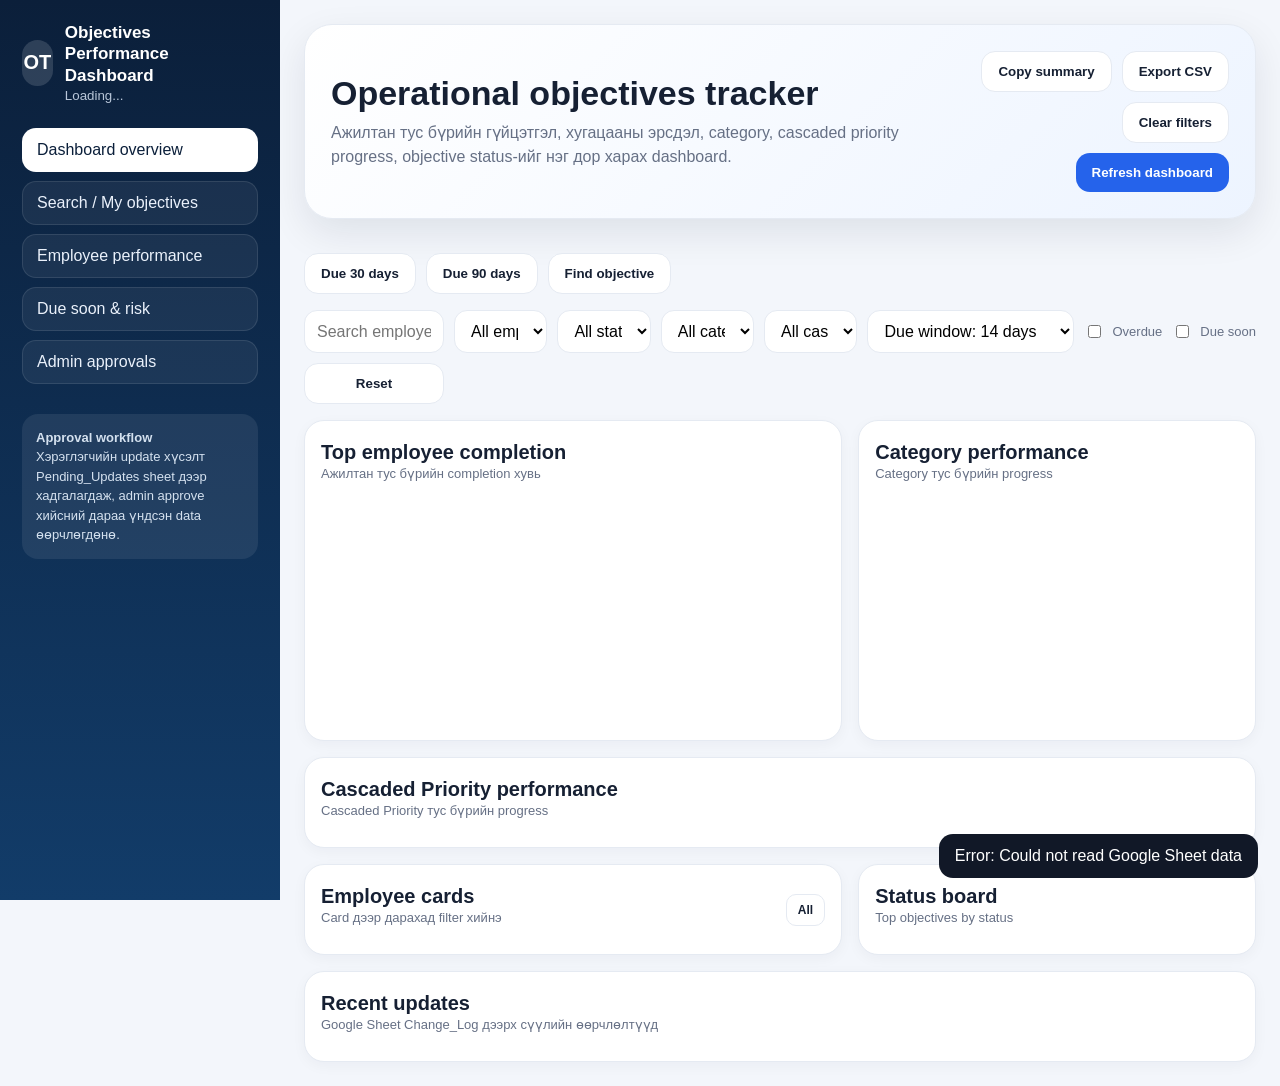
==== commit 3f4bc393: "Fix Cascaded Priority by reading dashboard data directly from Sheet" ====
--- a/index.html
+++ b/index.html
@@ -9,29 +9,36 @@
 :root{--nav:#0b1f3a;--nav2:#123c69;--bg:#f3f6fb;--card:#fff;--ink:#162033;--muted:#667085;--line:#e5eaf2;--blue:#2563eb;--green:#0f8a5f;--amber:#b7791f;--red:#c53030;--shadow:0 14px 38px rgba(15,23,42,.09);--radius:20px}*{box-sizing:border-box}body{margin:0;font-family:Inter,Arial,sans-serif;background:var(--bg);color:var(--ink)}.shell{display:grid;grid-template-columns:280px 1fr;min-height:100vh}.side{background:linear-gradient(180deg,var(--nav),var(--nav2));color:#fff;padding:22px;position:sticky;top:0;height:100vh;overflow:auto}.brand{display:flex;gap:12px;align-items:center;margin-bottom:24px}.logo{width:46px;height:46px;border-radius:16px;background:rgba(255,255,255,.14);display:grid;place-items:center;font-weight:900;font-size:20px}.brand h1{font-size:17px;margin:0;line-height:1.25}.brand small{color:#b9c7d9}.navItem{border:1px solid rgba(255,255,255,.10);background:rgba(255,255,255,.06);padding:12px 14px;border-radius:14px;margin:9px 0;color:#eaf1fb;cursor:pointer}.navItem:hover,.navItem.active{background:#fff;color:#0b1f3a}.sideFoot{margin-top:30px;padding:14px;border-radius:16px;background:rgba(255,255,255,.08);color:#d4e1ef;font-size:13px;line-height:1.5}.main{padding:24px;max-width:1600px;width:100%;margin:0 auto}.hero{background:linear-gradient(135deg,#fff,#edf4ff);border:1px solid var(--line);border-radius:28px;box-shadow:var(--shadow);padding:26px;margin-bottom:18px;display:grid;grid-template-columns:1.4fr .6fr;gap:20px;align-items:center}.hero h2{font-size:34px;margin:0 0 8px}.hero p{margin:0;color:var(--muted);line-height:1.5}.heroActions{display:flex;gap:10px;justify-content:flex-end;flex-wrap:wrap}.btn{border:0;border-radius:14px;padding:12px 16px;font-weight:800;cursor:pointer;background:var(--blue);color:#fff}.btn.secondary{background:#fff;color:var(--ink);border:1px solid var(--line)}.btn.danger{background:var(--red)}.btn.small{padding:8px 11px;border-radius:10px;font-size:12px}.grid{display:grid;gap:16px}.kpis{grid-template-columns:repeat(6,1fr)}.card{background:var(--card);border:1px solid var(--line);border-radius:var(--radius);box-shadow:0 4px 14px rgba(15,23,42,.04);padding:16px}.kpiLabel{font-size:12px;text-transform:uppercase;letter-spacing:.06em;color:var(--muted);font-weight:800}.kpiValue{font-size:30px;font-weight:900;margin-top:8px}.kpiHint{font-size:12px;color:var(--muted);margin-top:5px}.twoCol{grid-template-columns:1.15fr .85fr}.sectionTitle{display:flex;align-items:flex-end;justify-content:space-between;gap:12px;margin:4px 0 12px}.sectionTitle h3{margin:0;font-size:20px}.sectionTitle span{color:var(--muted);font-size:13px}.filters{display:grid;grid-template-columns:1.5fr repeat(4,1fr) auto auto auto;gap:10px;margin:16px 0}.filters input,.filters select,.modal input,.modal select,.modal textarea{width:100%;border:1px solid var(--line);border-radius:13px;background:#fff;padding:11px 12px;font:inherit}.check{display:flex;align-items:center;gap:8px;white-space:nowrap;color:var(--muted);font-size:13px}.check input{width:auto}.employeeGrid{display:grid;grid-template-columns:repeat(auto-fit,minmax(230px,1fr));gap:12px}.emp{cursor:pointer;transition:.15s}.emp:hover{transform:translateY(-1px);border-color:#b7c9ff}.emp.active{outline:3px solid rgba(37,99,235,.18);border-color:var(--blue)}.empTop{display:flex;justify-content:space-between;gap:12px}.empName{font-weight:900;line-height:1.25}.percent{font-size:28px;font-weight:950;color:var(--blue)}.bar{height:9px;background:#edf1f7;border-radius:999px;overflow:hidden;margin:10px 0}.bar i{display:block;height:100%;background:linear-gradient(90deg,var(--blue),#72a0ff);border-radius:999px}.bar.green i{background:linear-gradient(90deg,var(--green),#64d59f)}.bar.amber i{background:linear-gradient(90deg,var(--amber),#f4bd50)}.meta{display:flex;gap:6px;flex-wrap:wrap;color:var(--muted);font-size:12px}.pill{border-radius:999px;background:#f3f5f8;padding:5px 8px;font-weight:700}.categoryList{display:grid;gap:10px}.catRow{display:grid;grid-template-columns:1fr 60px;gap:10px;align-items:center}.catName{font-weight:800;white-space:nowrap;overflow:hidden;text-overflow:ellipsis}.chartBox{height:230px;display:flex;align-items:flex-end;gap:12px;padding-top:12px}.chartCol{flex:1;display:flex;flex-direction:column;align-items:center;gap:7px;min-width:40px}.chartBar{width:100%;max-width:48px;background:linear-gradient(180deg,#2563eb,#78a6ff);border-radius:12px 12px 4px 4px;min-height:8px}.chartLabel{font-size:11px;color:var(--muted);width:100%;overflow:hidden;text-overflow:ellipsis;text-align:center;white-space:nowrap}.chartVal{font-size:12px;font-weight:900}.tableWrap{background:#fff;border:1px solid var(--line);border-radius:22px;overflow:auto;box-shadow:0 4px 14px rgba(15,23,42,.04)}table{border-collapse:collapse;width:100%;min-width:1280px}th,td{padding:13px 12px;border-bottom:1px solid var(--line);vertical-align:top;text-align:left;font-size:14px}th{background:#f9fbff;color:#475467;font-size:12px;letter-spacing:.05em;text-transform:uppercase;position:sticky;top:0;z-index:2}tr:hover td{background:#fbfdff}tr.parent td{font-weight:800;background:#fcfdff}.objective{max-width:480px;line-height:1.45}.indent-3 .objective{padding-left:24px}.indent-4 .objective{padding-left:42px}.badge{display:inline-flex;align-items:center;border-radius:999px;padding:6px 9px;font-size:12px;font-weight:900;white-space:nowrap}.completed,.done{background:#e9f8f2;color:var(--green)}.progress{background:#eef3ff;color:var(--blue)}.notstarted,.nodue{background:#f1f3f7;color:#5b6475}.soon,.risk{background:#fff7e6;color:var(--amber)}.critical{background:#fff1f1;color:var(--red)}.track{background:#e9f8f2;color:var(--green)}.board{display:grid;grid-template-columns:repeat(4,1fr);gap:12px}.lane{background:#fff;border:1px solid var(--line);border-radius:18px;padding:12px;min-height:160px}.lane h4{margin:0 0 10px}.miniItem{border:1px solid var(--line);border-radius:13px;padding:10px;margin-bottom:8px;background:#fbfcff;font-size:13px}.miniItem b{display:block;margin-bottom:4px}.loading{padding:34px;text-align:center;color:var(--muted)}.modalBackdrop{position:fixed;inset:0;background:rgba(5,12,27,.55);display:none;align-items:center;justify-content:center;padding:20px;z-index:10}.modal{background:#fff;border-radius:24px;padding:22px;width:min(680px,100%);box-shadow:0 30px 90px rgba(0,0,0,.28)}.modalHead{display:flex;justify-content:space-between;gap:12px}.modalHead h3{margin:0}.close{border:0;background:transparent;font-size:28px;cursor:pointer}.formGrid{display:grid;grid-template-columns:1fr 1fr;gap:12px;margin-top:14px}.full{grid-column:1/-1}.toast{position:fixed;right:22px;bottom:22px;background:#111827;color:#fff;padding:13px 16px;border-radius:14px;display:none;z-index:20}.tab{display:none}.tab.active{display:block}.quickActions{display:flex;flex-wrap:wrap;gap:10px;margin:0 0 16px}.summaryGrid{display:grid;grid-template-columns:1.2fr 1fr 1fr 1fr;gap:12px;margin:0 0 16px}.summaryItem{background:#fff;border:1px solid var(--line);border-radius:18px;padding:14px;box-shadow:0 4px 14px rgba(15,23,42,.04)}.summaryItem b{display:block;margin-bottom:6px}.recentList{display:grid;gap:9px}.recentItem{border:1px solid var(--line);border-radius:14px;padding:10px;background:#fbfcff;font-size:13px}.recentItem b{display:block}.muted{color:var(--muted);font-size:12px}.approvalTools{display:grid;grid-template-columns:1fr 1fr auto;gap:10px;margin-bottom:12px}.approvalCard{border:1px solid var(--line);border-radius:16px;padding:13px;background:#fbfcff;margin-bottom:10px}.approvalTop{display:flex;justify-content:space-between;gap:12px;align-items:flex-start}.approvalChanges{display:grid;grid-template-columns:1fr 1fr 1fr;gap:8px;margin:10px 0}.approvalChanges div{background:#fff;border:1px solid var(--line);border-radius:12px;padding:8px}.approvalActions{display:flex;gap:8px;justify-content:flex-end;flex-wrap:wrap}@media(max-width:1100px){.shell{grid-template-columns:1fr}.side{height:auto;position:relative}.kpis{grid-template-columns:repeat(3,1fr)}.hero,.twoCol{grid-template-columns:1fr}.heroActions{justify-content:flex-start}.filters{grid-template-columns:1fr 1fr}.summaryGrid{grid-template-columns:1fr 1fr}.board{grid-template-columns:1fr 1fr}}@media(max-width:700px){.main{padding:14px}.kpis{grid-template-columns:repeat(2,1fr)}.filters,.board,.summaryGrid{grid-template-columns:1fr}.hero h2{font-size:26px}.formGrid{grid-template-columns:1fr}.side{padding:16px}.navItem{display:inline-block;margin:5px 4px 5px 0}.sideFoot{display:none}}
 </style>
 </head>
-<body><div class="shell"><aside class="side"><div class="brand"><div class="logo">OT</div><div><h1>Objectives Performance Dashboard</h1><small id="sideDate">Loading...</small></div></div><div class="navItem active" onclick="showTab('overview',this)">Dashboard overview</div><div class="navItem" onclick="showTab('objectives',this);focusSearch()">Search / My objectives</div><div class="navItem" onclick="showTab('employees',this)">Employee performance</div><div class="navItem" onclick="showTab('risks',this)">Due soon & risk</div><div class="navItem" onclick="showTab('admin',this);loadApprovals()">Admin approvals <span id="pendingBadge"></span></div><div class="sideFoot"><b>Approval workflow</b><br>Хэрэглэгчийн update хүсэлт Pending_Updates sheet дээр хадгалагдаж, admin approve хийсний дараа үндсэн data өөрчлөгдөнө.</div></aside><main class="main"><section class="hero"><div><h2>Operational objectives tracker</h2><p>Ажилтан тус бүрийн гүйцэтгэл, хугацааны эрсдэл, category, cascaded priority progress, objective status-ийг нэг дор харах dashboard.</p></div><div class="heroActions"><button class="btn secondary" onclick="copySummary()">Copy summary</button><button class="btn secondary" onclick="exportCsv()">Export CSV</button><button class="btn secondary" onclick="clearFilters()">Clear filters</button><button class="btn" onclick="loadData()">Refresh dashboard</button></div></section><div class="grid kpis" id="kpis"></div><div class="summaryGrid" id="managerSummary"></div><div class="quickActions"><button class="btn secondary" onclick="setDueWindow(30)">Due 30 days</button><button class="btn secondary" onclick="setDueWindow(90)">Due 90 days</button><button class="btn secondary" onclick="showTab('objectives',document.querySelectorAll('.navItem')[1]);focusSearch()">Find objective</button></div><div class="filters"><input id="search" placeholder="Search employee, objective, category, cascaded priority..." oninput="debouncedApplyFilters()"><select id="employee" onchange="applyFilters()"><option value="">All employees</option></select><select id="status" onchange="applyFilters()"><option value="">All statuses</option></select><select id="category" onchange="applyFilters()"><option value="">All categories</option></select><select id="cascadedPriority" onchange="applyFilters()"><option value="">All cascaded priorities</option></select><select id="dueDays" onchange="applyFilters()"><option value="7">Due window: 7 days</option><option value="14" selected>Due window: 14 days</option><option value="30">Due window: 30 days</option><option value="90">Due window: 90 days</option><option value="180">Due window: 180 days</option></select><label class="check"><input id="onlyOverdue" type="checkbox" onchange="applyFilters()"> Overdue</label><label class="check"><input id="onlyDueSoon" type="checkbox" onchange="applyFilters()"> Due soon</label><button class="btn secondary" onclick="clearFilters()">Reset</button></div><section id="overview" class="tab active"><div class="grid twoCol"><div class="card"><div class="sectionTitle"><div><h3>Top employee completion</h3><span>Ажилтан тус бүрийн completion хувь</span></div></div><div class="chartBox" id="employeeChart"></div></div><div class="card"><div class="sectionTitle"><div><h3>Category performance</h3><span>Category тус бүрийн progress</span></div></div><div class="categoryList" id="categoryPerformance"></div></div></div><div class="card" style="margin-top:16px"><div class="sectionTitle"><div><h3>Cascaded Priority performance</h3><span>Cascaded Priority тус бүрийн progress</span></div></div><div class="categoryList" id="cascadedPriorityPerformance"></div></div><div class="grid twoCol" style="margin-top:16px"><div class="card"><div class="sectionTitle"><div><h3>Employee cards</h3><span>Card дээр дарахад filter хийнэ</span></div><button class="btn secondary small" onclick="clearEmployeeFilter()">All</button></div><div class="employeeGrid" id="employeeCards"></div></div><div class="card"><div class="sectionTitle"><div><h3>Status board</h3><span>Top objectives by status</span></div></div><div class="board" id="statusBoard"></div></div></div><div class="card" style="margin-top:16px"><div class="sectionTitle"><div><h3>Recent updates</h3><span>Google Sheet Change_Log дээрх сүүлийн өөрчлөлтүүд</span></div></div><div class="recentList" id="recentUpdates"></div></div></section><section id="employees" class="tab"><div class="employeeGrid" id="employeeCards2"></div></section><section id="risks" class="tab"><div class="grid twoCol"><div class="card"><h3>Critical / overdue</h3><div id="criticalList"></div></div><div class="card"><h3>Due soon</h3><div id="dueSoonList"></div></div></div></section><section id="objectives" class="tab"><div class="tableWrap"><div class="loading" id="loading">Loading objectives...</div><table id="table" style="display:none"><thead><tr><th>Priority</th><th>Objective / Activity</th><th>Employee</th><th>Status</th><th>Risk</th><th>Category</th><th>Cascaded Priority</th><th>Due</th><th>Days</th><th>Action</th></tr></thead><tbody id="tbody"></tbody></table></div></section><section id="admin" class="tab"><div class="card"><div class="sectionTitle"><div><h3>Pending approval requests</h3><span>Admin passcode шаардлагатай</span></div><button class="btn secondary" onclick="loadApprovals()">Refresh approvals</button></div><div class="approvalTools"><input id="adminPasscode" type="password" placeholder="Admin passcode"><input id="adminComment" placeholder="Admin comment"><button class="btn" onclick="loadApprovals()">Load</button></div><div id="approvalList"></div></div></section></main></div><div class="modalBackdrop" id="modalBackdrop"><div class="modal"><div class="modalHead"><div><h3 id="modalTitle">Update request</h3><div class="muted" id="modalSub"></div></div><button class="close" onclick="closeModal()">×</button></div><div class="formGrid"><label>Status<select id="editStatus"></select></label><label>Due date<input id="editDueDate" placeholder="MM/DD/YYYY"></label><label class="full">Notes<textarea id="editNotes" rows="4"></textarea></label><label>Requested by<input id="editRequestedBy"></label><label>Request comment<input id="editRequestComment"></label><button class="btn full" onclick="saveUpdate()">Submit for admin approval</button></div></div></div><div class="toast" id="toast"></div>
+<body>
+<div class="shell"><aside class="side"><div class="brand"><div class="logo">OT</div><div><h1>Objectives Performance Dashboard</h1><small id="sideDate">Loading...</small></div></div><div class="navItem active" onclick="showTab('overview',this)">Dashboard overview</div><div class="navItem" onclick="showTab('objectives',this);focusSearch()">Search / My objectives</div><div class="navItem" onclick="showTab('employees',this)">Employee performance</div><div class="navItem" onclick="showTab('risks',this)">Due soon & risk</div><div class="navItem" onclick="showTab('admin',this);loadApprovals()">Admin approvals <span id="pendingBadge"></span></div><div class="sideFoot"><b>Approval workflow</b><br>Хэрэглэгчийн update хүсэлт Pending_Updates sheet дээр хадгалагдаж, admin approve хийсний дараа үндсэн data өөрчлөгдөнө.</div></aside><main class="main"><section class="hero"><div><h2>Operational objectives tracker</h2><p>Ажилтан тус бүрийн гүйцэтгэл, хугацааны эрсдэл, category, cascaded priority progress, objective status-ийг нэг дор харах dashboard.</p></div><div class="heroActions"><button class="btn secondary" onclick="copySummary()">Copy summary</button><button class="btn secondary" onclick="exportCsv()">Export CSV</button><button class="btn secondary" onclick="clearFilters()">Clear filters</button><button class="btn" onclick="loadData()">Refresh dashboard</button></div></section><div class="grid kpis" id="kpis"></div><div class="summaryGrid" id="managerSummary"></div><div class="quickActions"><button class="btn secondary" onclick="setDueWindow(30)">Due 30 days</button><button class="btn secondary" onclick="setDueWindow(90)">Due 90 days</button><button class="btn secondary" onclick="showTab('objectives',document.querySelectorAll('.navItem')[1]);focusSearch()">Find objective</button></div><div class="filters"><input id="search" placeholder="Search employee, objective, category, cascaded priority..." oninput="debouncedApplyFilters()"><select id="employee" onchange="applyFilters()"><option value="">All employees</option></select><select id="status" onchange="applyFilters()"><option value="">All statuses</option></select><select id="category" onchange="applyFilters()"><option value="">All categories</option></select><select id="cascadedPriority" onchange="applyFilters()"><option value="">All cascaded priorities</option></select><select id="dueDays" onchange="applyFilters()"><option value="7">Due window: 7 days</option><option value="14" selected>Due window: 14 days</option><option value="30">Due window: 30 days</option><option value="90">Due window: 90 days</option><option value="180">Due window: 180 days</option></select><label class="check"><input id="onlyOverdue" type="checkbox" onchange="applyFilters()"> Overdue</label><label class="check"><input id="onlyDueSoon" type="checkbox" onchange="applyFilters()"> Due soon</label><button class="btn secondary" onclick="clearFilters()">Reset</button></div><section id="overview" class="tab active"><div class="grid twoCol"><div class="card"><div class="sectionTitle"><div><h3>Top employee completion</h3><span>Ажилтан тус бүрийн completion хувь</span></div></div><div class="chartBox" id="employeeChart"></div></div><div class="card"><div class="sectionTitle"><div><h3>Category performance</h3><span>Category тус бүрийн progress</span></div></div><div class="categoryList" id="categoryPerformance"></div></div></div><div class="card" style="margin-top:16px"><div class="sectionTitle"><div><h3>Cascaded Priority performance</h3><span>Cascaded Priority тус бүрийн progress</span></div></div><div class="categoryList" id="cascadedPriorityPerformance"></div></div><div class="grid twoCol" style="margin-top:16px"><div class="card"><div class="sectionTitle"><div><h3>Employee cards</h3><span>Card дээр дарахад filter хийнэ</span></div><button class="btn secondary small" onclick="clearEmployeeFilter()">All</button></div><div class="employeeGrid" id="employeeCards"></div></div><div class="card"><div class="sectionTitle"><div><h3>Status board</h3><span>Top objectives by status</span></div></div><div class="board" id="statusBoard"></div></div></div><div class="card" style="margin-top:16px"><div class="sectionTitle"><div><h3>Recent updates</h3><span>Google Sheet Change_Log дээрх сүүлийн өөрчлөлтүүд</span></div></div><div class="recentList" id="recentUpdates"></div></div></section><section id="employees" class="tab"><div class="employeeGrid" id="employeeCards2"></div></section><section id="risks" class="tab"><div class="grid twoCol"><div class="card"><h3>Critical / overdue</h3><div id="criticalList"></div></div><div class="card"><h3>Due soon</h3><div id="dueSoonList"></div></div></div></section><section id="objectives" class="tab"><div class="tableWrap"><div class="loading" id="loading">Loading objectives...</div><table id="table" style="display:none"><thead><tr><th>Priority</th><th>Objective / Activity</th><th>Employee</th><th>Status</th><th>Risk</th><th>Category</th><th>Cascaded Priority</th><th>Due</th><th>Days</th><th>Action</th></tr></thead><tbody id="tbody"></tbody></table></div></section><section id="admin" class="tab"><div class="card"><div class="sectionTitle"><div><h3>Pending approval requests</h3><span>Admin passcode шаардлагатай</span></div><button class="btn secondary" onclick="loadApprovals()">Refresh approvals</button></div><div class="approvalTools"><input id="adminPasscode" type="password" placeholder="Admin passcode"><input id="adminComment" placeholder="Admin comment"><button class="btn" onclick="loadApprovals()">Load</button></div><div id="approvalList"></div></div></section></main></div><div class="modalBackdrop" id="modalBackdrop"><div class="modal"><div class="modalHead"><div><h3 id="modalTitle">Update request</h3><div class="muted" id="modalSub"></div></div><button class="close" onclick="closeModal()">×</button></div><div class="formGrid"><label>Status<select id="editStatus"></select></label><label>Due date<input id="editDueDate" placeholder="MM/DD/YYYY"></label><label class="full">Notes<textarea id="editNotes" rows="4"></textarea></label><label>Requested by<input id="editRequestedBy"></label><label>Request comment<input id="editRequestComment"></label><button class="btn full" onclick="saveUpdate()">Submit for admin approval</button></div></div></div><div class="toast" id="toast"></div>
 <script>
-let rows=[],latestData={},selectedRow=null,statusOptions=['Not Started','In Progress','Completed'],debounceTimer=null;const CASCADED_SHEET_ID='1Yw6dYNGRxq1gps71p3sMzu0f-IePVYdoiQIycyC5Qg4',CASCADED_SHEET_NAME='Objectives status and detail re';document.addEventListener('DOMContentLoaded',()=>loadData());
-function apiJsonp(params){return new Promise((resolve,reject)=>{if(!window.DASHBOARD_API_URL){reject(new Error('API URL not configured'));return;}const cb='cb_'+Date.now()+Math.floor(Math.random()*10000);window[cb]=(payload)=>{try{delete window[cb];script.remove();if(payload&&payload.ok===false)reject(new Error(payload.error||'API error'));else resolve(payload&&payload.data!==undefined?payload.data:payload)}catch(e){reject(e)}};const script=document.createElement('script');script.onerror=()=>reject(new Error('Could not load Apps Script API. Check deployment access.'));const q=new URLSearchParams({...params,callback:cb,_:Date.now()});script.src=window.DASHBOARD_API_URL+(window.DASHBOARD_API_URL.includes('?')?'&':'?')+q.toString();document.body.appendChild(script);setTimeout(()=>reject(new Error('Apps Script API timeout')),25000)})}
-function fetchCascadedMap(){return new Promise(resolve=>{const cb='gvizCascade_'+Date.now()+Math.floor(Math.random()*9999);let script;window[cb]=res=>{try{delete window[cb];script&&script.remove();const map={};let currentCascade='',currentParent='';(res.table.rows||[]).slice(1).forEach((row,i)=>{const c=(row.c||[]).map(x=>x?(x.f??x.v??''):'');const rowNumber=i+5;const employee=String(c[0]||'').trim();const priority=String(c[1]||'').trim().replace(/\.$/,'');let cp=String(c[6]||'').trim();if(employee&&!cp){currentCascade='';currentParent=''}if(cp){currentCascade=cp;currentParent=parentKey(priority)}if(!cp&&currentCascade&&parentKey(priority)===currentParent)cp=currentCascade;if(priority)map[rowNumber]=cp||''});resolve(map)}catch(e){resolve({})}};script=document.createElement('script');script.onerror=()=>resolve({});script.src=`https://docs.google.com/spreadsheets/d/${CASCADED_SHEET_ID}/gviz/tq?sheet=${encodeURIComponent(CASCADED_SHEET_NAME)}&range=A4:K369&tqx=out:json;responseHandler:${cb}`;document.body.appendChild(script);setTimeout(()=>resolve({}),12000)})}
-function parentKey(p){return String(p||'').replace(/\.$/,'').split('.').slice(0,2).join('.')}
-function loadData(filters=collectFiltersSafe()){showLoading(true);apiJsonp({action:'data',...(filters||{})}).then(data=>fetchCascadedMap().then(map=>{(data.rows||[]).forEach(r=>{const cp=map[r.rowNumber];r.cascadedPriority=cp||r.cascadedPriority||'Unassigned'});data.cascadedPriorityPerformance=buildGroup(data.rows||[],'cascadedPriority');data.filters=data.filters||{};data.filters.cascadedPriorities=unique((data.rows||[]).map(r=>r.cascadedPriority));return data})).then(data=>{latestData=data;rows=data.rows||[];if(val('cascadedPriority')){rows=rows.filter(r=>r.cascadedPriority===val('cascadedPriority'));data={...data,rows,summary:summary(rows),employeePerformance:buildGroup(rows,'employee'),categoryPerformance:buildGroup(rows,'category'),cascadedPriorityPerformance:buildGroup(rows,'cascadedPriority')}}statusOptions=data.statusOptions||statusOptions;renderAll(data);showLoading(false)}).catch(err=>{toast('Error: '+err.message);showLoading(false);document.getElementById('loading').innerHTML='Алдаа: '+esc(err.message);document.getElementById('loading').style.display='block'})}
-function renderAll(data){document.getElementById('sideDate').textContent='Updated '+new Date().toLocaleString();renderKpis(data.summary||summary(rows),data.dueSoonDays||14);renderManagerSummary(data.managerSummary||{});renderFilters(data.filters||{});renderEmployeeCards(data.employeePerformance||buildGroup(rows,'employee'));renderEmployeeChart((data.employeePerformance||buildGroup(rows,'employee')).slice(0,10));renderCategory(data.categoryPerformance||buildGroup(rows,'category'));renderCascaded(data.cascadedPriorityPerformance||buildGroup(rows,'cascadedPriority'));renderBoard(rows);renderRiskLists(rows);renderRecentUpdates(data.recentUpdates||[]);renderRows(rows);renderPendingBadge(data.pendingApprovalCount||0)}
+const SHEET_ID='1Yw6dYNGRxq1gps71p3sMzu0f-IePVYdoiQIycyC5Qg4';const SHEET_NAME='Objectives status and detail re';let allRows=[],rows=[],latestData={},selectedRow=null,statusOptions=['Not Started','In Progress','Completed'],debounceTimer=null;document.addEventListener('DOMContentLoaded',()=>loadData());
+function sheetJsonp(){return new Promise((resolve,reject)=>{const cb='gviz_'+Date.now()+Math.floor(Math.random()*10000);let script;window[cb]=res=>{try{delete window[cb];script&&script.remove();resolve(res)}catch(e){reject(e)}};script=document.createElement('script');script.onerror=()=>reject(new Error('Could not read Google Sheet data'));script.src=`https://docs.google.com/spreadsheets/d/${SHEET_ID}/gviz/tq?sheet=${encodeURIComponent(SHEET_NAME)}&range=A4:K369&tqx=out:json;responseHandler:${cb}`;document.body.appendChild(script);setTimeout(()=>reject(new Error('Google Sheet data timeout')),20000)})}
+function apiJsonp(params){return new Promise((resolve,reject)=>{if(!window.DASHBOARD_API_URL){reject(new Error('API URL not configured'));return}const cb='cb_'+Date.now()+Math.floor(Math.random()*10000);window[cb]=(payload)=>{try{delete window[cb];script.remove();if(payload&&payload.ok===false)reject(new Error(payload.error||'API error'));else resolve(payload&&payload.data!==undefined?payload.data:payload)}catch(e){reject(e)}};const script=document.createElement('script');script.onerror=()=>reject(new Error('Could not load Apps Script API. Check deployment access.'));const q=new URLSearchParams({...params,callback:cb,_:Date.now()});script.src=window.DASHBOARD_API_URL+(window.DASHBOARD_API_URL.includes('?')?'&':'?')+q.toString();document.body.appendChild(script);setTimeout(()=>reject(new Error('Apps Script API timeout')),25000)})}
+function cell(row,i){const x=(row.c||[])[i];return x?(x.f??x.v??''):''}
+function parseSheet(res){const out=[];let emp='',cat='',cascade='',cascadeParent='';(res.table.rows||[]).slice(1).forEach((r,i)=>{const rowNumber=i+5;let employee=String(cell(r,0)||'').trim();let priority=String(cell(r,1)||'').trim().replace(/\.$/,'');let objective=String(cell(r,2)||'').trim();let currentState=String(cell(r,3)||'').trim();let status=cleanStatus(cell(r,4));let category=String(cell(r,5)||'').trim();let cp=String(cell(r,6)||'').trim();let dueDate=String(cell(r,7)||'').trim();let notes=String(cell(r,8)||'').trim();let lastUpdated=String(cell(r,9)||'').trim();let updatedBy=String(cell(r,10)||'').trim();if(!priority&&!objective&&!employee)return;if(employee)emp=employee;if(category)cat=category;if(cp){cascade=cp;cascadeParent=parentKey(priority)}else if(employee&&!cp){cascade='';cascadeParent=''}if(!cp&&cascade&&(parentKey(priority)===cascadeParent||priority.indexOf(cascadeParent+'.')===0))cp=cascade;const inheritedEmp=employee||emp||'Unassigned';const inheritedCat=category||cat||'Unassigned';const inheritedCp=cp||'Unassigned';const level=priority?priority.split('.').length:1;const due=parseDate(dueDate);const daysLeft=due?Math.ceil((due-startOfToday())/86400000):'';const overdue=status!=='Completed'&&daysLeft!==''&&daysLeft<0;const dueSoon=status!=='Completed'&&daysLeft!==''&&daysLeft>=0&&daysLeft<=Number(val('dueDays')||14);let risk='No Due Date';if(status==='Completed')risk='Done';else if(overdue)risk='Critical';else if(dueSoon)risk='Due Soon';else if(daysLeft!=='')risk='On Track';const progressScore=status==='Completed'?100:status==='In Progress'?50:0;out.push({rowNumber,employee:inheritedEmp,priority,objective,currentState,status,category:inheritedCat,cascadedPriority:inheritedCp,dueDate,notes,lastUpdated,updatedBy,level,isParent:level<=2,daysLeft,overdue,dueSoon,risk,progressScore})});return out}
+function cleanStatus(s){s=String(s||'').trim();if(/^completed/i.test(s))return 'Completed';if(/^in progress/i.test(s))return 'In Progress';if(/^not started/i.test(s))return 'Not Started';return s||'Not Started'}function parentKey(p){return String(p||'').replace(/\.$/,'').split('.').slice(0,2).join('.')}function parseDate(v){if(!v)return null;const d=new Date(v);return isNaN(d)?null:d}function startOfToday(){const d=new Date();d.setHours(0,0,0,0);return d}
+function loadData(){showLoading(true);sheetJsonp().then(res=>{allRows=parseSheet(res);renderFromFilters();showLoading(false);toast('Dashboard refreshed')}).catch(err=>{toast('Error: '+err.message);showLoading(false);document.getElementById('loading').innerHTML='Алдаа: '+esc(err.message);document.getElementById('loading').style.display='block'})}
+function renderFromFilters(){const f=collectFiltersSafe();allRows=parseSheetCacheRecalc(allRows);rows=allRows.filter(r=>(!f.search||[r.employee,r.priority,r.objective,r.status,r.category,r.cascadedPriority].join(' ').toLowerCase().includes(f.search.toLowerCase()))&&(!f.employee||r.employee===f.employee)&&(!f.status||r.status===f.status)&&(!f.category||r.category===f.category)&&(!f.cascadedPriority||r.cascadedPriority===f.cascadedPriority)&&(!f.onlyOverdue||r.overdue)&&(!f.onlyDueSoon||r.dueSoon));latestData={rows,summary:summary(rows),employeePerformance:buildGroup(rows,'employee'),categoryPerformance:buildGroup(rows,'category'),cascadedPriorityPerformance:buildGroup(rows,'cascadedPriority'),filters:{employees:unique(allRows.map(r=>r.employee)),statuses:unique(allRows.map(r=>r.status)),categories:unique(allRows.map(r=>r.category)),cascadedPriorities:unique(allRows.map(r=>r.cascadedPriority))}};renderAll(latestData)}
+function parseSheetCacheRecalc(items){return items.map(r=>{const daysLeft=r.dueDate?(parseDate(r.dueDate)?Math.ceil((parseDate(r.dueDate)-startOfToday())/86400000):''):'';const overdue=r.status!=='Completed'&&daysLeft!==''&&daysLeft<0;const dueSoon=r.status!=='Completed'&&daysLeft!==''&&daysLeft>=0&&daysLeft<=Number(val('dueDays')||14);let risk='No Due Date';if(r.status==='Completed')risk='Done';else if(overdue)risk='Critical';else if(dueSoon)risk='Due Soon';else if(daysLeft!=='')risk='On Track';return{...r,daysLeft,overdue,dueSoon,risk}})}
+function renderAll(data){document.getElementById('sideDate').textContent='Updated '+new Date().toLocaleString();renderKpis(data.summary||summary(rows),val('dueDays')||14);renderManagerSummary(data.managerSummary||managerSummary(rows));renderFilters(data.filters||{});renderEmployeeCards(data.employeePerformance||buildGroup(rows,'employee'));renderEmployeeChart((data.employeePerformance||buildGroup(rows,'employee')).slice(0,10));renderCategory(data.categoryPerformance||buildGroup(rows,'category'));renderCascaded(data.cascadedPriorityPerformance||buildGroup(rows,'cascadedPriority'));renderBoard(rows);renderRiskLists(rows);renderRecentUpdates([]);renderRows(rows);renderPendingBadge(data.pendingApprovalCount||0)}
+function summary(items){let s={total:items.length,completed:0,inProgress:0,notStarted:0,other:0,dueSoon:0,pendingApprovalCount:latestData.pendingApprovalCount||0,progressScore:0,completionRate:0},ps=0;items.forEach(r=>{if(r.status==='Completed')s.completed++;else if(r.status==='In Progress')s.inProgress++;else if(r.status==='Not Started')s.notStarted++;else s.other++;if(r.dueSoon)s.dueSoon++;ps+=Number(r.progressScore||0)});s.completionRate=s.total?Math.round(s.completed/s.total*100):0;s.progressScore=s.total?Math.round(ps/s.total):0;return s}
+function buildGroup(items,key){const g={};items.forEach(r=>{const name=String(r[key]||'Unassigned').trim()||'Unassigned';if(!g[name])g[name]={name,total:0,completed:0,inProgress:0,notStarted:0,other:0,overdue:0,dueSoon:0,progressScoreTotal:0};const x=g[name];x.total++;if(r.status==='Completed')x.completed++;else if(r.status==='In Progress')x.inProgress++;else if(r.status==='Not Started')x.notStarted++;else x.other++;if(r.overdue)x.overdue++;if(r.dueSoon)x.dueSoon++;x.progressScoreTotal+=Number(r.progressScore||0)});return Object.values(g).map(x=>{x.completionRate=x.total?Math.round(x.completed/x.total*100):0;x.progressScore=x.total?Math.round(x.progressScoreTotal/x.total):0;delete x.progressScoreTotal;return x}).sort((a,b)=>b.total-a.total||a.name.localeCompare(b.name))}
+function managerSummary(items){const emp=buildGroup(items,'employee')[0],cat=buildGroup(items,'category').sort((a,b)=>b.dueSoon-a.dueSoon)[0],cp=buildGroup(items,'cascadedPriority').sort((a,b)=>b.dueSoon-a.dueSoon)[0];return{text:'Filtered dashboard summary',topEmployee:emp?emp.name:'-',attention:items.filter(r=>r.overdue).length+' overdue',delayedCategory:cat?cat.name:'-',delayedCascadedPriority:cp?cp.name:'-'}}
 function renderKpis(s,dueDays){const items=[['Total',s.total||0,'Бүх objective'],['Completed',s.completed||0,(s.completionRate||0)+'% completion'],['In progress',s.inProgress||0,'Active work'],['Not started',s.notStarted||0,'Pending'],['Due soon',s.dueSoon||0,'Next '+(dueDays||14)+' days'],['Pending approval',s.pendingApprovalCount||0,'Admin review'],['Progress score',(s.progressScore||0)+'%','Weighted progress']];document.getElementById('kpis').innerHTML=items.map(x=>`<div class="card"><div class="kpiLabel">${x[0]}</div><div class="kpiValue">${x[1]}</div><div class="kpiHint">${x[2]}</div></div>`).join('')}
-function summary(items){let s={total:items.length,completed:0,inProgress:0,notStarted:0,other:0,dueSoon:0,pendingApprovalCount:latestData.pendingApprovalCount||0,progressScore:0,completionRate:0},ps=0;items.forEach(r=>{if(r.status==='Completed')s.completed++;else if(r.status==='In Progress')s.inProgress++;else if(r.status==='Not Started')s.notStarted++;else s.other++;if(r.dueSoon)s.dueSoon++;ps+=Number(r.progressScore||0)});s.completionRate=s.total?Math.round(s.completed/s.total*100):0;s.progressScore=s.total?Math.round(ps/s.total):0;return s}
-function buildGroup(items,key){const g={};items.forEach(r=>{const name=String(r[key]||'Unassigned').trim()||'Unassigned';if(!g[name])g[name]={name,total:0,completed:0,inProgress:0,notStarted:0,other:0,overdue:0,dueSoon:0,critical:0,atRisk:0,progressScoreTotal:0};const x=g[name];x.total++;if(r.status==='Completed')x.completed++;else if(r.status==='In Progress')x.inProgress++;else if(r.status==='Not Started')x.notStarted++;else x.other++;if(r.overdue)x.overdue++;if(r.dueSoon)x.dueSoon++;if(r.risk==='Critical')x.critical++;if(r.risk==='At Risk')x.atRisk++;x.progressScoreTotal+=Number(r.progressScore||0)});return Object.values(g).map(x=>{x.completionRate=x.total?Math.round(x.completed/x.total*100):0;x.progressScore=x.total?Math.round(x.progressScoreTotal/x.total):0;delete x.progressScoreTotal;return x}).sort((a,b)=>b.completionRate-a.completionRate||b.progressScore-a.progressScore||a.name.localeCompare(b.name))}
 function renderManagerSummary(m){document.getElementById('managerSummary').innerHTML=`<div class="summaryItem"><b>Manager summary</b><span>${esc(m.text||'No summary')}</span></div><div class="summaryItem"><b>Top employee</b><span>${esc(m.topEmployee||'-')}</span></div><div class="summaryItem"><b>Needs attention</b><span>${esc(m.attention||'-')}</span></div><div class="summaryItem"><b>Focus category</b><span>${esc(m.delayedCategory||'-')}</span></div><div class="summaryItem"><b>Focus cascaded priority</b><span>${esc(m.delayedCascadedPriority||'-')}</span></div>`}
-function renderFilters(f){fillSelect('employee',f.employees||[],'All employees');fillSelect('status',f.statuses||statusOptions,'All statuses');fillSelect('category',f.categories||[],'All categories');fillSelect('cascadedPriority',f.cascadedPriorities||unique(rows.map(r=>r.cascadedPriority)),'All cascaded priorities')}function fillSelect(id,items,all){const el=document.getElementById(id),cur=el.value;el.innerHTML='<option value="">'+all+'</option>'+unique(items).map(v=>`<option value="${esc(v)}">${esc(v)}</option>`).join('');el.value=cur}
+function renderFilters(f){fillSelect('employee',f.employees||[],'All employees');fillSelect('status',f.statuses||statusOptions,'All statuses');fillSelect('category',f.categories||[],'All categories');fillSelect('cascadedPriority',f.cascadedPriorities||[],'All cascaded priorities')}function fillSelect(id,items,all){const el=document.getElementById(id),cur=el.value;el.innerHTML='<option value="">'+all+'</option>'+unique(items).map(v=>`<option value="${esc(v)}">${esc(v)}</option>`).join('');el.value=cur}
 function renderEmployeeCards(items){const html=items.map(e=>`<div class="card emp ${val('employee')===e.name?'active':''}" onclick="setEmployeeFilter('${js(e.name)}')"><div class="empTop"><div class="empName">${esc(e.name)}</div><div class="percent">${e.completionRate}%</div></div><div class="bar"><i style="width:${e.completionRate}%"></i></div><div class="meta"><span class="pill">Total ${e.total}</span><span class="pill">Done ${e.completed}</span><span class="pill">Score ${e.progressScore}%</span><span class="pill">Due ${e.dueSoon}</span></div></div>`).join('')||'<div class="muted">No employees</div>';document.getElementById('employeeCards').innerHTML=html;document.getElementById('employeeCards2').innerHTML=html}
 function renderEmployeeChart(items){const max=Math.max(100,...items.map(x=>x.completionRate||0));document.getElementById('employeeChart').innerHTML=items.map(e=>`<div class="chartCol"><div class="chartVal">${e.completionRate}%</div><div class="chartBar" style="height:${Math.max(8,(e.completionRate/max)*180)}px"></div><div class="chartLabel" title="${esc(e.name)}">${esc(shortName(e.name))}</div></div>`).join('')||'<div class="muted">No data</div>'}
 function renderCategory(items){document.getElementById('categoryPerformance').innerHTML=items.map(c=>rowPerf(c,'green')).join('')||'<div class="muted">No category</div>'}function renderCascaded(items){document.getElementById('cascadedPriorityPerformance').innerHTML=items.map(c=>rowPerf(c,'amber')).join('')||'<div class="muted">No cascaded priority</div>'}function rowPerf(c,color){return`<div class="catRow"><div><div class="catName" title="${esc(c.name)}">${esc(c.name)}</div><div class="bar ${color}"><i style="width:${c.completionRate}%"></i></div><div class="meta"><span>Total ${c.total}</span><span>Done ${c.completed}</span><span>Score ${c.progressScore}%</span></div></div><b>${c.completionRate}%</b></div>`}
 function renderBoard(items){const groups=['Completed','In Progress','Not Started','Critical'];const by={Completed:[], 'In Progress':[], 'Not Started':[], Critical:[]};items.forEach(r=>{if(r.risk==='Critical')by.Critical.push(r);else if(by[r.status])by[r.status].push(r)});document.getElementById('statusBoard').innerHTML=groups.map(g=>`<div class="lane"><h4>${g} (${by[g].length})</h4>${by[g].slice(0,5).map(r=>`<div class="miniItem"><b>${esc(r.priority)}</b>${esc(cut(r.objective,80))}<br><span class="muted">${esc(r.employee||'')}</span></div>`).join('')||'<div class="muted">No items</div>'}</div>`).join('')}
 function renderRiskLists(items){const card=r=>`<div class="miniItem"><b>${esc(r.priority)} · ${esc(r.employee||'')}</b>${esc(cut(r.objective,120))}<br><span class="muted">Due: ${esc(r.dueDate||'-')} · ${r.daysLeft} days</span></div>`;document.getElementById('criticalList').innerHTML=items.filter(r=>r.risk==='Critical').slice(0,12).map(card).join('')||'<div class="muted">No critical objectives</div>';document.getElementById('dueSoonList').innerHTML=items.filter(r=>r.dueSoon).slice(0,12).map(card).join('')||'<div class="muted">No due soon objectives</div>'}
 function renderRows(items){document.getElementById('tbody').innerHTML=items.map(r=>`<tr class="${r.isParent?'parent':''} indent-${r.level}"><td>${esc(r.priority)}</td><td><div class="objective">${esc(r.objective)}</div><div class="muted">${esc(cut(r.currentState||'',120))}</div></td><td>${esc(r.employee)}</td><td>${badge(r.status)}</td><td>${riskBadge(r.risk)}</td><td>${esc(r.category)}</td><td>${esc(r.cascadedPriority||'Unassigned')}</td><td>${esc(r.dueDate||'')}</td><td>${r.daysLeft===''?'-':r.daysLeft}</td><td><button class="btn small" onclick="openModal(${r.rowNumber})">Update</button></td></tr>`).join('')}
-function renderRecentUpdates(items){document.getElementById('recentUpdates').innerHTML=items.map(u=>`<div class="recentItem"><b>${esc(u.timestamp)} · ${esc(u.priority)} · ${esc(u.field)}</b><span>${esc(u.oldValue||'-')} → ${esc(u.newValue||'-')}</span><br><span class="muted">${esc(u.user||'Unknown')} · ${esc(cut(u.objective||'',120))}</span></div>`).join('')||'<div class="muted">Одоогоор update history байхгүй байна.</div>'}
+function renderRecentUpdates(items){document.getElementById('recentUpdates').innerHTML=items.map(u=>`<div class="recentItem"><b>${esc(u.timestamp)} · ${esc(u.priority)} · ${esc(u.field)}</b><span>${esc(u.oldValue||'-')} → ${esc(u.newValue||'-')}</span><br><span class="muted">${esc(u.user||'Unknown')} · ${esc(cut(u.objective||'',120))}</span></div>`).join('')||'<div class="muted">Одоогоор update history харагдахгүй байна.</div>'}
 function badge(s){let c=s==='Completed'?'completed':s==='In Progress'?'progress':'notstarted';return`<span class="badge ${c}">${esc(s)}</span>`}function riskBadge(s){let c=s==='Critical'?'critical':s==='At Risk'?'risk':s==='Due Soon'?'soon':s==='Done'?'done':s==='On Track'?'track':'nodue';return`<span class="badge ${c}">${esc(s)}</span>`}
-function applyFilters(){loadData(collectFilters())}function debouncedApplyFilters(){clearTimeout(debounceTimer);debounceTimer=setTimeout(applyFilters,250)}function collectFiltersSafe(){return document.getElementById('search')?collectFilters():{}}function collectFilters(){return{search:val('search'),employee:val('employee'),status:val('status'),category:val('category'),cascadedPriority:val('cascadedPriority'),dueDays:val('dueDays'),onlyOverdue:document.getElementById('onlyOverdue').checked,onlyDueSoon:document.getElementById('onlyDueSoon').checked}}function clearFilters(){['search','employee','status','category','cascadedPriority'].forEach(id=>document.getElementById(id).value='');document.getElementById('dueDays').value='14';document.getElementById('onlyOverdue').checked=false;document.getElementById('onlyDueSoon').checked=false;loadData({})}function clearEmployeeFilter(){document.getElementById('employee').value='';applyFilters()}function setEmployeeFilter(e){document.getElementById('employee').value=e;applyFilters()}function setDueWindow(n){document.getElementById('dueDays').value=String(n);applyFilters()}function focusSearch(){setTimeout(()=>document.getElementById('search').focus(),80)}
-function openModal(rowNumber){selectedRow=rows.find(r=>r.rowNumber===rowNumber);if(!selectedRow)return;document.getElementById('modalTitle').textContent=selectedRow.priority+' Update request';document.getElementById('modalSub').textContent=selectedRow.employee+' · '+cut(selectedRow.objective,100);document.getElementById('editStatus').innerHTML=statusOptions.map(s=>`<option value="${esc(s)}">${esc(s)}</option>`).join('');document.getElementById('editStatus').value=selectedRow.status;document.getElementById('editDueDate').value=selectedRow.dueDate||'';document.getElementById('editNotes').value=selectedRow.notes||'';document.getElementById('editRequestedBy').value=selectedRow.employee||'';document.getElementById('editRequestComment').value='';document.getElementById('modalBackdrop').style.display='flex'}function closeModal(){document.getElementById('modalBackdrop').style.display='none'}function saveUpdate(){if(!selectedRow)return;apiJsonp({action:'update',rowNumber:selectedRow.rowNumber,status:val('editStatus'),dueDate:val('editDueDate'),notes:val('editNotes'),requestedBy:val('editRequestedBy'),requestComment:val('editRequestComment')}).then(res=>{closeModal();toast((res&&res.message)||'Approval request submitted');loadData(collectFilters())}).catch(err=>toast('Error: '+err.message))}
-function loadApprovals(){apiJsonp({action:'approvals'}).then(items=>renderApprovals(items||[])).catch(err=>toast('Error: '+err.message))}function renderApprovals(items){renderPendingBadge(items.length);document.getElementById('approvalList').innerHTML=items.map(a=>`<div class="approvalCard"><div class="approvalTop"><b>${esc(a.priority||a.PriorityNo||'')}</b><span class="muted">${esc(a.requestedAt||a.RequestedAt||'')}</span></div><div>${esc(a.objective||a.Objective||'')}</div><div class="approvalChanges"><div><b>Status</b><br>${esc(a.oldStatus||'-')} → ${esc(a.newStatus||'-')}</div><div><b>Due</b><br>${esc(a.oldDueDate||'-')} → ${esc(a.newDueDate||'-')}</div><div><b>Requested by</b><br>${esc(a.requestedBy||'-')}</div></div><div class="approvalActions"><button class="btn small" onclick="reviewApproval('${js(a.requestId||a.RequestID)}','approve')">Approve</button><button class="btn danger small" onclick="reviewApproval('${js(a.requestId||a.RequestID)}','reject')">Reject</button></div></div>`).join('')||'<div class="muted">Pending approval байхгүй байна.</div>'}function reviewApproval(requestId,decision){const pass=val('adminPasscode');if(!pass){toast('Admin passcode оруулна уу.');return}apiJsonp({action:decision,requestId,adminPasscode:pass,adminComment:val('adminComment')}).then(()=>{toast(decision==='approve'?'Approved':'Rejected');loadApprovals();loadData(collectFilters())}).catch(err=>toast('Error: '+err.message))}function renderPendingBadge(n){const el=document.getElementById('pendingBadge');if(el)el.textContent=n?'('+n+')':''}
+function applyFilters(){renderFromFilters()}function debouncedApplyFilters(){clearTimeout(debounceTimer);debounceTimer=setTimeout(applyFilters,250)}function collectFiltersSafe(){return document.getElementById('search')?collectFilters():{}}function collectFilters(){return{search:val('search'),employee:val('employee'),status:val('status'),category:val('category'),cascadedPriority:val('cascadedPriority'),dueDays:val('dueDays'),onlyOverdue:document.getElementById('onlyOverdue').checked,onlyDueSoon:document.getElementById('onlyDueSoon').checked}}function clearFilters(){['search','employee','status','category','cascadedPriority'].forEach(id=>document.getElementById(id).value='');document.getElementById('dueDays').value='14';document.getElementById('onlyOverdue').checked=false;document.getElementById('onlyDueSoon').checked=false;renderFromFilters()}function clearEmployeeFilter(){document.getElementById('employee').value='';applyFilters()}function setEmployeeFilter(e){document.getElementById('employee').value=e;applyFilters()}function setDueWindow(n){document.getElementById('dueDays').value=String(n);applyFilters()}function focusSearch(){setTimeout(()=>document.getElementById('search').focus(),80)}
+function openModal(rowNumber){selectedRow=allRows.find(r=>r.rowNumber===rowNumber);if(!selectedRow)return;document.getElementById('modalTitle').textContent=selectedRow.priority+' Update request';document.getElementById('modalSub').textContent=selectedRow.employee+' · '+cut(selectedRow.objective,100);document.getElementById('editStatus').innerHTML=statusOptions.map(s=>`<option value="${esc(s)}">${esc(s)}</option>`).join('');document.getElementById('editStatus').value=selectedRow.status;document.getElementById('editDueDate').value=selectedRow.dueDate||'';document.getElementById('editNotes').value=selectedRow.notes||'';document.getElementById('editRequestedBy').value=selectedRow.employee||'';document.getElementById('editRequestComment').value='';document.getElementById('modalBackdrop').style.display='flex'}function closeModal(){document.getElementById('modalBackdrop').style.display='none'}function saveUpdate(){if(!selectedRow)return;apiJsonp({action:'update',rowNumber:selectedRow.rowNumber,status:val('editStatus'),dueDate:val('editDueDate'),notes:val('editNotes'),requestedBy:val('editRequestedBy'),requestComment:val('editRequestComment')}).then(res=>{closeModal();toast((res&&res.message)||'Approval request submitted');loadData()}).catch(err=>toast('Error: '+err.message))}
+function loadApprovals(){apiJsonp({action:'approvals'}).then(items=>renderApprovals(items||[])).catch(err=>toast('Error: '+err.message))}function renderApprovals(items){renderPendingBadge(items.length);document.getElementById('approvalList').innerHTML=items.map(a=>`<div class="approvalCard"><div class="approvalTop"><b>${esc(a.priority||a.PriorityNo||'')}</b><span class="muted">${esc(a.requestedAt||a.RequestedAt||'')}</span></div><div>${esc(a.objective||a.Objective||'')}</div><div class="approvalChanges"><div><b>Status</b><br>${esc(a.oldStatus||'-')} → ${esc(a.newStatus||'-')}</div><div><b>Due</b><br>${esc(a.oldDueDate||'-')} → ${esc(a.newDueDate||'-')}</div><div><b>Requested by</b><br>${esc(a.requestedBy||'-')}</div></div><div class="approvalActions"><button class="btn small" onclick="reviewApproval('${js(a.requestId||a.RequestID)}','approve')">Approve</button><button class="btn danger small" onclick="reviewApproval('${js(a.requestId||a.RequestID)}','reject')">Reject</button></div></div>`).join('')||'<div class="muted">Pending approval байхгүй байна.</div>'}function reviewApproval(requestId,decision){const pass=val('adminPasscode');if(!pass){toast('Admin passcode оруулна уу.');return}apiJsonp({action:decision,requestId,adminPasscode:pass,adminComment:val('adminComment')}).then(()=>{toast(decision==='approve'?'Approved':'Rejected');loadApprovals();loadData()}).catch(err=>toast('Error: '+err.message))}function renderPendingBadge(n){const el=document.getElementById('pendingBadge');if(el)el.textContent=n?'('+n+')':''}
 function copySummary(){const s=summary(rows);const text=`Objectives Dashboard\nTotal: ${s.total}\nCompleted: ${s.completed}\nIn Progress: ${s.inProgress}\nNot Started: ${s.notStarted}\nCompletion: ${s.completionRate}%\nProgress Score: ${s.progressScore}%`;navigator.clipboard&&navigator.clipboard.writeText(text);toast('Summary copied')}function exportCsv(){const header=['Priority','Employee','Status','Risk','Category','Cascaded Priority','DueDate','DaysLeft','Objective'];const csv=[header].concat(rows.map(r=>[r.priority,r.employee,r.status,r.risk,r.category,r.cascadedPriority,r.dueDate,r.daysLeft,String(r.objective||'').replace(/\n/g,' ')]));const text=csv.map(cols=>cols.map(v=>'"'+String(v??'').replace(/"/g,'""')+'"').join(',')).join('\n');const blob=new Blob([text],{type:'text/csv;charset=utf-8'});const a=document.createElement('a');a.href=URL.createObjectURL(blob);a.download='objectives_export.csv';a.click();URL.revokeObjectURL(a.href)}function showTab(id,el){document.querySelectorAll('.tab').forEach(x=>x.classList.remove('active'));document.getElementById(id).classList.add('active');document.querySelectorAll('.navItem').forEach(x=>x.classList.remove('active'));if(el)el.classList.add('active')}function showLoading(on){document.getElementById('loading').style.display=on?'block':'none';document.getElementById('table').style.display=on?'none':'table'}function toast(t){const el=document.getElementById('toast');el.textContent=t;el.style.display='block';setTimeout(()=>el.style.display='none',2800)}function val(id){return document.getElementById(id).value}function esc(v){return String(v??'').replace(/[&<>"]/g,m=>({'&':'&amp;','<':'&lt;','>':'&gt;','"':'&quot;'}[m]))}function js(v){return String(v??'').replace(/\\/g,'\\\\').replace(/'/g,"\\'")}function cut(s,n){s=String(s||'');return s.length>n?s.slice(0,n-1)+'…':s}function shortName(n){return String(n||'').split(/\s+/).slice(0,2).join(' ')}function unique(a){return[...new Set((a||[]).filter(Boolean))].sort()}
-</script></body></html>+</script>
+</body></html>
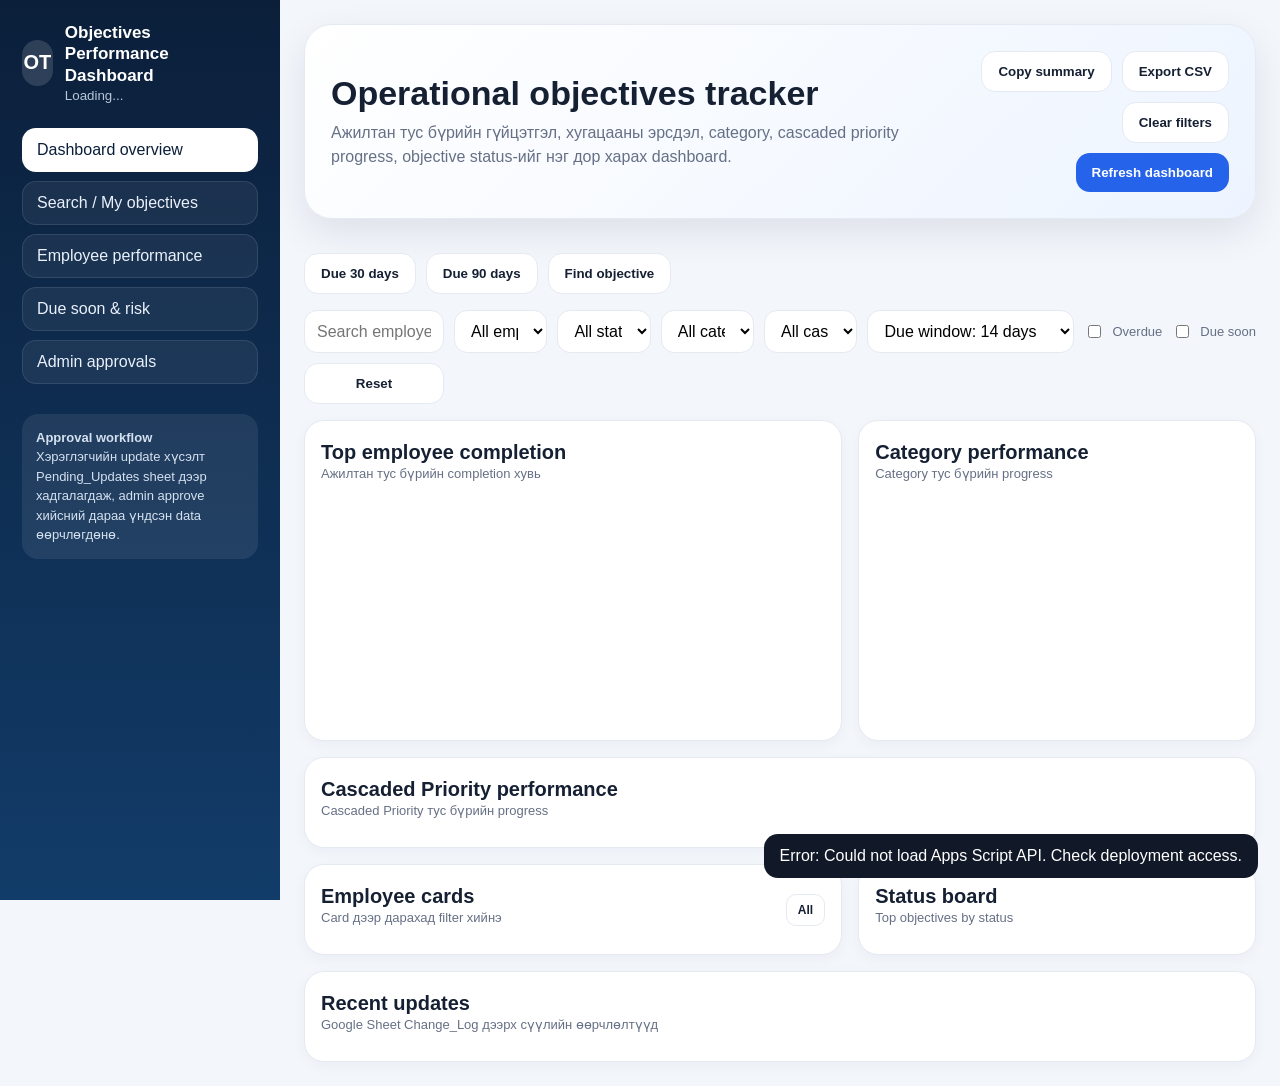
==== commit c12c0998: "Fix rows undefined error and Cascaded Priority mapping" ====
--- a/index.html
+++ b/index.html
@@ -12,16 +12,16 @@
 <body>
 <div class="shell"><aside class="side"><div class="brand"><div class="logo">OT</div><div><h1>Objectives Performance Dashboard</h1><small id="sideDate">Loading...</small></div></div><div class="navItem active" onclick="showTab('overview',this)">Dashboard overview</div><div class="navItem" onclick="showTab('objectives',this);focusSearch()">Search / My objectives</div><div class="navItem" onclick="showTab('employees',this)">Employee performance</div><div class="navItem" onclick="showTab('risks',this)">Due soon & risk</div><div class="navItem" onclick="showTab('admin',this);loadApprovals()">Admin approvals <span id="pendingBadge"></span></div><div class="sideFoot"><b>Approval workflow</b><br>Хэрэглэгчийн update хүсэлт Pending_Updates sheet дээр хадгалагдаж, admin approve хийсний дараа үндсэн data өөрчлөгдөнө.</div></aside><main class="main"><section class="hero"><div><h2>Operational objectives tracker</h2><p>Ажилтан тус бүрийн гүйцэтгэл, хугацааны эрсдэл, category, cascaded priority progress, objective status-ийг нэг дор харах dashboard.</p></div><div class="heroActions"><button class="btn secondary" onclick="copySummary()">Copy summary</button><button class="btn secondary" onclick="exportCsv()">Export CSV</button><button class="btn secondary" onclick="clearFilters()">Clear filters</button><button class="btn" onclick="loadData()">Refresh dashboard</button></div></section><div class="grid kpis" id="kpis"></div><div class="summaryGrid" id="managerSummary"></div><div class="quickActions"><button class="btn secondary" onclick="setDueWindow(30)">Due 30 days</button><button class="btn secondary" onclick="setDueWindow(90)">Due 90 days</button><button class="btn secondary" onclick="showTab('objectives',document.querySelectorAll('.navItem')[1]);focusSearch()">Find objective</button></div><div class="filters"><input id="search" placeholder="Search employee, objective, category, cascaded priority..." oninput="debouncedApplyFilters()"><select id="employee" onchange="applyFilters()"><option value="">All employees</option></select><select id="status" onchange="applyFilters()"><option value="">All statuses</option></select><select id="category" onchange="applyFilters()"><option value="">All categories</option></select><select id="cascadedPriority" onchange="applyFilters()"><option value="">All cascaded priorities</option></select><select id="dueDays" onchange="applyFilters()"><option value="7">Due window: 7 days</option><option value="14" selected>Due window: 14 days</option><option value="30">Due window: 30 days</option><option value="90">Due window: 90 days</option><option value="180">Due window: 180 days</option></select><label class="check"><input id="onlyOverdue" type="checkbox" onchange="applyFilters()"> Overdue</label><label class="check"><input id="onlyDueSoon" type="checkbox" onchange="applyFilters()"> Due soon</label><button class="btn secondary" onclick="clearFilters()">Reset</button></div><section id="overview" class="tab active"><div class="grid twoCol"><div class="card"><div class="sectionTitle"><div><h3>Top employee completion</h3><span>Ажилтан тус бүрийн completion хувь</span></div></div><div class="chartBox" id="employeeChart"></div></div><div class="card"><div class="sectionTitle"><div><h3>Category performance</h3><span>Category тус бүрийн progress</span></div></div><div class="categoryList" id="categoryPerformance"></div></div></div><div class="card" style="margin-top:16px"><div class="sectionTitle"><div><h3>Cascaded Priority performance</h3><span>Cascaded Priority тус бүрийн progress</span></div></div><div class="categoryList" id="cascadedPriorityPerformance"></div></div><div class="grid twoCol" style="margin-top:16px"><div class="card"><div class="sectionTitle"><div><h3>Employee cards</h3><span>Card дээр дарахад filter хийнэ</span></div><button class="btn secondary small" onclick="clearEmployeeFilter()">All</button></div><div class="employeeGrid" id="employeeCards"></div></div><div class="card"><div class="sectionTitle"><div><h3>Status board</h3><span>Top objectives by status</span></div></div><div class="board" id="statusBoard"></div></div></div><div class="card" style="margin-top:16px"><div class="sectionTitle"><div><h3>Recent updates</h3><span>Google Sheet Change_Log дээрх сүүлийн өөрчлөлтүүд</span></div></div><div class="recentList" id="recentUpdates"></div></div></section><section id="employees" class="tab"><div class="employeeGrid" id="employeeCards2"></div></section><section id="risks" class="tab"><div class="grid twoCol"><div class="card"><h3>Critical / overdue</h3><div id="criticalList"></div></div><div class="card"><h3>Due soon</h3><div id="dueSoonList"></div></div></div></section><section id="objectives" class="tab"><div class="tableWrap"><div class="loading" id="loading">Loading objectives...</div><table id="table" style="display:none"><thead><tr><th>Priority</th><th>Objective / Activity</th><th>Employee</th><th>Status</th><th>Risk</th><th>Category</th><th>Cascaded Priority</th><th>Due</th><th>Days</th><th>Action</th></tr></thead><tbody id="tbody"></tbody></table></div></section><section id="admin" class="tab"><div class="card"><div class="sectionTitle"><div><h3>Pending approval requests</h3><span>Admin passcode шаардлагатай</span></div><button class="btn secondary" onclick="loadApprovals()">Refresh approvals</button></div><div class="approvalTools"><input id="adminPasscode" type="password" placeholder="Admin passcode"><input id="adminComment" placeholder="Admin comment"><button class="btn" onclick="loadApprovals()">Load</button></div><div id="approvalList"></div></div></section></main></div><div class="modalBackdrop" id="modalBackdrop"><div class="modal"><div class="modalHead"><div><h3 id="modalTitle">Update request</h3><div class="muted" id="modalSub"></div></div><button class="close" onclick="closeModal()">×</button></div><div class="formGrid"><label>Status<select id="editStatus"></select></label><label>Due date<input id="editDueDate" placeholder="MM/DD/YYYY"></label><label class="full">Notes<textarea id="editNotes" rows="4"></textarea></label><label>Requested by<input id="editRequestedBy"></label><label>Request comment<input id="editRequestComment"></label><button class="btn full" onclick="saveUpdate()">Submit for admin approval</button></div></div></div><div class="toast" id="toast"></div>
 <script>
-const SHEET_ID='1Yw6dYNGRxq1gps71p3sMzu0f-IePVYdoiQIycyC5Qg4';const SHEET_NAME='Objectives status and detail re';let allRows=[],rows=[],latestData={},selectedRow=null,statusOptions=['Not Started','In Progress','Completed'],debounceTimer=null;document.addEventListener('DOMContentLoaded',()=>loadData());
-function sheetJsonp(){return new Promise((resolve,reject)=>{const cb='gviz_'+Date.now()+Math.floor(Math.random()*10000);let script;window[cb]=res=>{try{delete window[cb];script&&script.remove();resolve(res)}catch(e){reject(e)}};script=document.createElement('script');script.onerror=()=>reject(new Error('Could not read Google Sheet data'));script.src=`https://docs.google.com/spreadsheets/d/${SHEET_ID}/gviz/tq?sheet=${encodeURIComponent(SHEET_NAME)}&range=A4:K369&tqx=out:json;responseHandler:${cb}`;document.body.appendChild(script);setTimeout(()=>reject(new Error('Google Sheet data timeout')),20000)})}
+let rows=[],allRows=[],latestData={},selectedRow=null,statusOptions=['Not Started','In Progress','Completed'],debounceTimer=null;document.addEventListener('DOMContentLoaded',()=>loadData());
+const CASCADE_RANGES=[
+[9,14,'Digital & Online Training Enablement'],[15,19,'Learning Profile Match-Up for Workday'],[29,34,'Training Validity Optimization'],[41,45,'Learning Profile Match-Up for Workday'],[46,51,'Training Validity Optimization'],[73,79,'Digital & Online Training Enablement'],[86,93,'Duplicated Training Optimization'],[94,99,'Training Validity Optimization'],[100,105,'Training Validity Optimization'],[117,122,'Digital & Online Training Enablement'],[123,126,'Digital & Online Training Enablement'],[127,132,'Training Validity Optimization'],[133,138,'Training Validity Optimization'],[150,155,'Training Validity Optimization'],[164,167,'Learning Profile Match-Up for Workday'],[174,181,'Duplicated Training Optimization'],[182,187,'Training Validity Optimization'],[188,193,'Digital & Online Training Enablement'],[216,221,'Digital & Online Training Enablement'],[222,227,'Training Validity Optimization'],[228,234,'Training Validity Optimization'],[240,247,'Digital & Online Training Enablement'],[269,273,'Enabling Safe and Productive Operations'],[274,280,'Enabling Safe and Productive Operations'],[281,285,'Enabling Safe and Productive Operations'],[302,306,'Enabling Safe and Productive Operations'],[307,311,'Enabling Safe and Productive Operations'],[312,323,'Enabling Safe and Productive Operations'],[324,330,'Enabling Safe and Productive Operations'],[334,339,'Enabling Safe and Productive Operations'],[340,346,'Enabling Safe and Productive Operations'],[347,353,'Enabling Safe and Productive Operations'],[357,361,'Training Validity Optimization'],[362,366,'Duplicated Training Optimization'],[367,369,'Digital & Online Training Enablement']
+];
+function cascadeByRow(n,current){if(current&&current!=='Unassigned')return current;for(const r of CASCADE_RANGES){if(n>=r[0]&&n<=r[1])return r[2]}return current||'Unassigned'}
 function apiJsonp(params){return new Promise((resolve,reject)=>{if(!window.DASHBOARD_API_URL){reject(new Error('API URL not configured'));return}const cb='cb_'+Date.now()+Math.floor(Math.random()*10000);window[cb]=(payload)=>{try{delete window[cb];script.remove();if(payload&&payload.ok===false)reject(new Error(payload.error||'API error'));else resolve(payload&&payload.data!==undefined?payload.data:payload)}catch(e){reject(e)}};const script=document.createElement('script');script.onerror=()=>reject(new Error('Could not load Apps Script API. Check deployment access.'));const q=new URLSearchParams({...params,callback:cb,_:Date.now()});script.src=window.DASHBOARD_API_URL+(window.DASHBOARD_API_URL.includes('?')?'&':'?')+q.toString();document.body.appendChild(script);setTimeout(()=>reject(new Error('Apps Script API timeout')),25000)})}
-function cell(row,i){const x=(row.c||[])[i];return x?(x.f??x.v??''):''}
-function parseSheet(res){const out=[];let emp='',cat='',cascade='',cascadeParent='';(res.table.rows||[]).slice(1).forEach((r,i)=>{const rowNumber=i+5;let employee=String(cell(r,0)||'').trim();let priority=String(cell(r,1)||'').trim().replace(/\.$/,'');let objective=String(cell(r,2)||'').trim();let currentState=String(cell(r,3)||'').trim();let status=cleanStatus(cell(r,4));let category=String(cell(r,5)||'').trim();let cp=String(cell(r,6)||'').trim();let dueDate=String(cell(r,7)||'').trim();let notes=String(cell(r,8)||'').trim();let lastUpdated=String(cell(r,9)||'').trim();let updatedBy=String(cell(r,10)||'').trim();if(!priority&&!objective&&!employee)return;if(employee)emp=employee;if(category)cat=category;if(cp){cascade=cp;cascadeParent=parentKey(priority)}else if(employee&&!cp){cascade='';cascadeParent=''}if(!cp&&cascade&&(parentKey(priority)===cascadeParent||priority.indexOf(cascadeParent+'.')===0))cp=cascade;const inheritedEmp=employee||emp||'Unassigned';const inheritedCat=category||cat||'Unassigned';const inheritedCp=cp||'Unassigned';const level=priority?priority.split('.').length:1;const due=parseDate(dueDate);const daysLeft=due?Math.ceil((due-startOfToday())/86400000):'';const overdue=status!=='Completed'&&daysLeft!==''&&daysLeft<0;const dueSoon=status!=='Completed'&&daysLeft!==''&&daysLeft>=0&&daysLeft<=Number(val('dueDays')||14);let risk='No Due Date';if(status==='Completed')risk='Done';else if(overdue)risk='Critical';else if(dueSoon)risk='Due Soon';else if(daysLeft!=='')risk='On Track';const progressScore=status==='Completed'?100:status==='In Progress'?50:0;out.push({rowNumber,employee:inheritedEmp,priority,objective,currentState,status,category:inheritedCat,cascadedPriority:inheritedCp,dueDate,notes,lastUpdated,updatedBy,level,isParent:level<=2,daysLeft,overdue,dueSoon,risk,progressScore})});return out}
-function cleanStatus(s){s=String(s||'').trim();if(/^completed/i.test(s))return 'Completed';if(/^in progress/i.test(s))return 'In Progress';if(/^not started/i.test(s))return 'Not Started';return s||'Not Started'}function parentKey(p){return String(p||'').replace(/\.$/,'').split('.').slice(0,2).join('.')}function parseDate(v){if(!v)return null;const d=new Date(v);return isNaN(d)?null:d}function startOfToday(){const d=new Date();d.setHours(0,0,0,0);return d}
-function loadData(){showLoading(true);sheetJsonp().then(res=>{allRows=parseSheet(res);renderFromFilters();showLoading(false);toast('Dashboard refreshed')}).catch(err=>{toast('Error: '+err.message);showLoading(false);document.getElementById('loading').innerHTML='Алдаа: '+esc(err.message);document.getElementById('loading').style.display='block'})}
-function renderFromFilters(){const f=collectFiltersSafe();allRows=parseSheetCacheRecalc(allRows);rows=allRows.filter(r=>(!f.search||[r.employee,r.priority,r.objective,r.status,r.category,r.cascadedPriority].join(' ').toLowerCase().includes(f.search.toLowerCase()))&&(!f.employee||r.employee===f.employee)&&(!f.status||r.status===f.status)&&(!f.category||r.category===f.category)&&(!f.cascadedPriority||r.cascadedPriority===f.cascadedPriority)&&(!f.onlyOverdue||r.overdue)&&(!f.onlyDueSoon||r.dueSoon));latestData={rows,summary:summary(rows),employeePerformance:buildGroup(rows,'employee'),categoryPerformance:buildGroup(rows,'category'),cascadedPriorityPerformance:buildGroup(rows,'cascadedPriority'),filters:{employees:unique(allRows.map(r=>r.employee)),statuses:unique(allRows.map(r=>r.status)),categories:unique(allRows.map(r=>r.category)),cascadedPriorities:unique(allRows.map(r=>r.cascadedPriority))}};renderAll(latestData)}
-function parseSheetCacheRecalc(items){return items.map(r=>{const daysLeft=r.dueDate?(parseDate(r.dueDate)?Math.ceil((parseDate(r.dueDate)-startOfToday())/86400000):''):'';const overdue=r.status!=='Completed'&&daysLeft!==''&&daysLeft<0;const dueSoon=r.status!=='Completed'&&daysLeft!==''&&daysLeft>=0&&daysLeft<=Number(val('dueDays')||14);let risk='No Due Date';if(r.status==='Completed')risk='Done';else if(overdue)risk='Critical';else if(dueSoon)risk='Due Soon';else if(daysLeft!=='')risk='On Track';return{...r,daysLeft,overdue,dueSoon,risk}})}
-function renderAll(data){document.getElementById('sideDate').textContent='Updated '+new Date().toLocaleString();renderKpis(data.summary||summary(rows),val('dueDays')||14);renderManagerSummary(data.managerSummary||managerSummary(rows));renderFilters(data.filters||{});renderEmployeeCards(data.employeePerformance||buildGroup(rows,'employee'));renderEmployeeChart((data.employeePerformance||buildGroup(rows,'employee')).slice(0,10));renderCategory(data.categoryPerformance||buildGroup(rows,'category'));renderCascaded(data.cascadedPriorityPerformance||buildGroup(rows,'cascadedPriority'));renderBoard(rows);renderRiskLists(rows);renderRecentUpdates([]);renderRows(rows);renderPendingBadge(data.pendingApprovalCount||0)}
+function normalizeApiRows(items){let emp='',cat='',lastCascade='';return (items||[]).map(r=>{if(r.employee)emp=r.employee;if(r.category)cat=r.category;let cp=cascadeByRow(Number(r.rowNumber||0),r.cascadedPriority);if(cp&&cp!=='Unassigned')lastCascade=cp;else if(lastCascade&&String(r.priority||'').split('.').length>2)cp=lastCascade;return{...r,employee:r.employee||emp||'Unassigned',category:r.category||cat||'Unassigned',cascadedPriority:cp||'Unassigned',status:cleanStatus(r.status),progressScore:Number(r.progressScore||(cleanStatus(r.status)==='Completed'?100:cleanStatus(r.status)==='In Progress'?50:0))}})}
+function loadData(filters=collectFiltersSafe()){showLoading(true);apiJsonp({action:'data',...(filters||{})}).then(data=>{data=data||{};allRows=normalizeApiRows(data.rows||[]);rows=applyLocalFilters(allRows);latestData={...data,rows,summary:summary(rows),employeePerformance:buildGroup(rows,'employee'),categoryPerformance:buildGroup(rows,'category'),cascadedPriorityPerformance:buildGroup(rows,'cascadedPriority'),filters:{employees:unique(allRows.map(r=>r.employee)),statuses:unique(allRows.map(r=>r.status)),categories:unique(allRows.map(r=>r.category)),cascadedPriorities:unique(allRows.map(r=>r.cascadedPriority))}};statusOptions=data.statusOptions||statusOptions;renderAll(latestData);showLoading(false)}).catch(err=>{toast('Error: '+err.message);showLoading(false);document.getElementById('loading').innerHTML='Алдаа: '+esc(err.message);document.getElementById('loading').style.display='block'})}
+function applyLocalFilters(items){const f=collectFiltersSafe();return (items||[]).filter(r=>(!f.search||[r.employee,r.priority,r.objective,r.status,r.category,r.cascadedPriority].join(' ').toLowerCase().includes(f.search.toLowerCase()))&&(!f.employee||r.employee===f.employee)&&(!f.status||r.status===f.status)&&(!f.category||r.category===f.category)&&(!f.cascadedPriority||r.cascadedPriority===f.cascadedPriority)&&(!f.onlyOverdue||r.overdue)&&(!f.onlyDueSoon||r.dueSoon))}
+function renderAll(data){document.getElementById('sideDate').textContent='Updated '+new Date().toLocaleString();renderKpis(data.summary||summary(rows),data.dueSoonDays||14);renderManagerSummary(data.managerSummary||managerSummary(rows));renderFilters(data.filters||{});renderEmployeeCards(data.employeePerformance||buildGroup(rows,'employee'));renderEmployeeChart((data.employeePerformance||buildGroup(rows,'employee')).slice(0,10));renderCategory(data.categoryPerformance||buildGroup(rows,'category'));renderCascaded(data.cascadedPriorityPerformance||buildGroup(rows,'cascadedPriority'));renderBoard(rows);renderRiskLists(rows);renderRecentUpdates(data.recentUpdates||[]);renderRows(rows);renderPendingBadge(data.pendingApprovalCount||0)}
 function summary(items){let s={total:items.length,completed:0,inProgress:0,notStarted:0,other:0,dueSoon:0,pendingApprovalCount:latestData.pendingApprovalCount||0,progressScore:0,completionRate:0},ps=0;items.forEach(r=>{if(r.status==='Completed')s.completed++;else if(r.status==='In Progress')s.inProgress++;else if(r.status==='Not Started')s.notStarted++;else s.other++;if(r.dueSoon)s.dueSoon++;ps+=Number(r.progressScore||0)});s.completionRate=s.total?Math.round(s.completed/s.total*100):0;s.progressScore=s.total?Math.round(ps/s.total):0;return s}
 function buildGroup(items,key){const g={};items.forEach(r=>{const name=String(r[key]||'Unassigned').trim()||'Unassigned';if(!g[name])g[name]={name,total:0,completed:0,inProgress:0,notStarted:0,other:0,overdue:0,dueSoon:0,progressScoreTotal:0};const x=g[name];x.total++;if(r.status==='Completed')x.completed++;else if(r.status==='In Progress')x.inProgress++;else if(r.status==='Not Started')x.notStarted++;else x.other++;if(r.overdue)x.overdue++;if(r.dueSoon)x.dueSoon++;x.progressScoreTotal+=Number(r.progressScore||0)});return Object.values(g).map(x=>{x.completionRate=x.total?Math.round(x.completed/x.total*100):0;x.progressScore=x.total?Math.round(x.progressScoreTotal/x.total):0;delete x.progressScoreTotal;return x}).sort((a,b)=>b.total-a.total||a.name.localeCompare(b.name))}
 function managerSummary(items){const emp=buildGroup(items,'employee')[0],cat=buildGroup(items,'category').sort((a,b)=>b.dueSoon-a.dueSoon)[0],cp=buildGroup(items,'cascadedPriority').sort((a,b)=>b.dueSoon-a.dueSoon)[0];return{text:'Filtered dashboard summary',topEmployee:emp?emp.name:'-',attention:items.filter(r=>r.overdue).length+' overdue',delayedCategory:cat?cat.name:'-',delayedCascadedPriority:cp?cp.name:'-'}}
@@ -34,11 +34,11 @@
 function renderBoard(items){const groups=['Completed','In Progress','Not Started','Critical'];const by={Completed:[], 'In Progress':[], 'Not Started':[], Critical:[]};items.forEach(r=>{if(r.risk==='Critical')by.Critical.push(r);else if(by[r.status])by[r.status].push(r)});document.getElementById('statusBoard').innerHTML=groups.map(g=>`<div class="lane"><h4>${g} (${by[g].length})</h4>${by[g].slice(0,5).map(r=>`<div class="miniItem"><b>${esc(r.priority)}</b>${esc(cut(r.objective,80))}<br><span class="muted">${esc(r.employee||'')}</span></div>`).join('')||'<div class="muted">No items</div>'}</div>`).join('')}
 function renderRiskLists(items){const card=r=>`<div class="miniItem"><b>${esc(r.priority)} · ${esc(r.employee||'')}</b>${esc(cut(r.objective,120))}<br><span class="muted">Due: ${esc(r.dueDate||'-')} · ${r.daysLeft} days</span></div>`;document.getElementById('criticalList').innerHTML=items.filter(r=>r.risk==='Critical').slice(0,12).map(card).join('')||'<div class="muted">No critical objectives</div>';document.getElementById('dueSoonList').innerHTML=items.filter(r=>r.dueSoon).slice(0,12).map(card).join('')||'<div class="muted">No due soon objectives</div>'}
 function renderRows(items){document.getElementById('tbody').innerHTML=items.map(r=>`<tr class="${r.isParent?'parent':''} indent-${r.level}"><td>${esc(r.priority)}</td><td><div class="objective">${esc(r.objective)}</div><div class="muted">${esc(cut(r.currentState||'',120))}</div></td><td>${esc(r.employee)}</td><td>${badge(r.status)}</td><td>${riskBadge(r.risk)}</td><td>${esc(r.category)}</td><td>${esc(r.cascadedPriority||'Unassigned')}</td><td>${esc(r.dueDate||'')}</td><td>${r.daysLeft===''?'-':r.daysLeft}</td><td><button class="btn small" onclick="openModal(${r.rowNumber})">Update</button></td></tr>`).join('')}
-function renderRecentUpdates(items){document.getElementById('recentUpdates').innerHTML=items.map(u=>`<div class="recentItem"><b>${esc(u.timestamp)} · ${esc(u.priority)} · ${esc(u.field)}</b><span>${esc(u.oldValue||'-')} → ${esc(u.newValue||'-')}</span><br><span class="muted">${esc(u.user||'Unknown')} · ${esc(cut(u.objective||'',120))}</span></div>`).join('')||'<div class="muted">Одоогоор update history харагдахгүй байна.</div>'}
+function renderRecentUpdates(items){document.getElementById('recentUpdates').innerHTML=items.map(u=>`<div class="recentItem"><b>${esc(u.timestamp)} · ${esc(u.priority)} · ${esc(u.field)}</b><span>${esc(u.oldValue||'-')} → ${esc(u.newValue||'-')}</span><br><span class="muted">${esc(u.user||'Unknown')} · ${esc(cut(u.objective||'',120))}</span></div>`).join('')||'<div class="muted">Одоогоор update history байхгүй байна.</div>'}
 function badge(s){let c=s==='Completed'?'completed':s==='In Progress'?'progress':'notstarted';return`<span class="badge ${c}">${esc(s)}</span>`}function riskBadge(s){let c=s==='Critical'?'critical':s==='At Risk'?'risk':s==='Due Soon'?'soon':s==='Done'?'done':s==='On Track'?'track':'nodue';return`<span class="badge ${c}">${esc(s)}</span>`}
-function applyFilters(){renderFromFilters()}function debouncedApplyFilters(){clearTimeout(debounceTimer);debounceTimer=setTimeout(applyFilters,250)}function collectFiltersSafe(){return document.getElementById('search')?collectFilters():{}}function collectFilters(){return{search:val('search'),employee:val('employee'),status:val('status'),category:val('category'),cascadedPriority:val('cascadedPriority'),dueDays:val('dueDays'),onlyOverdue:document.getElementById('onlyOverdue').checked,onlyDueSoon:document.getElementById('onlyDueSoon').checked}}function clearFilters(){['search','employee','status','category','cascadedPriority'].forEach(id=>document.getElementById(id).value='');document.getElementById('dueDays').value='14';document.getElementById('onlyOverdue').checked=false;document.getElementById('onlyDueSoon').checked=false;renderFromFilters()}function clearEmployeeFilter(){document.getElementById('employee').value='';applyFilters()}function setEmployeeFilter(e){document.getElementById('employee').value=e;applyFilters()}function setDueWindow(n){document.getElementById('dueDays').value=String(n);applyFilters()}function focusSearch(){setTimeout(()=>document.getElementById('search').focus(),80)}
-function openModal(rowNumber){selectedRow=allRows.find(r=>r.rowNumber===rowNumber);if(!selectedRow)return;document.getElementById('modalTitle').textContent=selectedRow.priority+' Update request';document.getElementById('modalSub').textContent=selectedRow.employee+' · '+cut(selectedRow.objective,100);document.getElementById('editStatus').innerHTML=statusOptions.map(s=>`<option value="${esc(s)}">${esc(s)}</option>`).join('');document.getElementById('editStatus').value=selectedRow.status;document.getElementById('editDueDate').value=selectedRow.dueDate||'';document.getElementById('editNotes').value=selectedRow.notes||'';document.getElementById('editRequestedBy').value=selectedRow.employee||'';document.getElementById('editRequestComment').value='';document.getElementById('modalBackdrop').style.display='flex'}function closeModal(){document.getElementById('modalBackdrop').style.display='none'}function saveUpdate(){if(!selectedRow)return;apiJsonp({action:'update',rowNumber:selectedRow.rowNumber,status:val('editStatus'),dueDate:val('editDueDate'),notes:val('editNotes'),requestedBy:val('editRequestedBy'),requestComment:val('editRequestComment')}).then(res=>{closeModal();toast((res&&res.message)||'Approval request submitted');loadData()}).catch(err=>toast('Error: '+err.message))}
-function loadApprovals(){apiJsonp({action:'approvals'}).then(items=>renderApprovals(items||[])).catch(err=>toast('Error: '+err.message))}function renderApprovals(items){renderPendingBadge(items.length);document.getElementById('approvalList').innerHTML=items.map(a=>`<div class="approvalCard"><div class="approvalTop"><b>${esc(a.priority||a.PriorityNo||'')}</b><span class="muted">${esc(a.requestedAt||a.RequestedAt||'')}</span></div><div>${esc(a.objective||a.Objective||'')}</div><div class="approvalChanges"><div><b>Status</b><br>${esc(a.oldStatus||'-')} → ${esc(a.newStatus||'-')}</div><div><b>Due</b><br>${esc(a.oldDueDate||'-')} → ${esc(a.newDueDate||'-')}</div><div><b>Requested by</b><br>${esc(a.requestedBy||'-')}</div></div><div class="approvalActions"><button class="btn small" onclick="reviewApproval('${js(a.requestId||a.RequestID)}','approve')">Approve</button><button class="btn danger small" onclick="reviewApproval('${js(a.requestId||a.RequestID)}','reject')">Reject</button></div></div>`).join('')||'<div class="muted">Pending approval байхгүй байна.</div>'}function reviewApproval(requestId,decision){const pass=val('adminPasscode');if(!pass){toast('Admin passcode оруулна уу.');return}apiJsonp({action:decision,requestId,adminPasscode:pass,adminComment:val('adminComment')}).then(()=>{toast(decision==='approve'?'Approved':'Rejected');loadApprovals();loadData()}).catch(err=>toast('Error: '+err.message))}function renderPendingBadge(n){const el=document.getElementById('pendingBadge');if(el)el.textContent=n?'('+n+')':''}
-function copySummary(){const s=summary(rows);const text=`Objectives Dashboard\nTotal: ${s.total}\nCompleted: ${s.completed}\nIn Progress: ${s.inProgress}\nNot Started: ${s.notStarted}\nCompletion: ${s.completionRate}%\nProgress Score: ${s.progressScore}%`;navigator.clipboard&&navigator.clipboard.writeText(text);toast('Summary copied')}function exportCsv(){const header=['Priority','Employee','Status','Risk','Category','Cascaded Priority','DueDate','DaysLeft','Objective'];const csv=[header].concat(rows.map(r=>[r.priority,r.employee,r.status,r.risk,r.category,r.cascadedPriority,r.dueDate,r.daysLeft,String(r.objective||'').replace(/\n/g,' ')]));const text=csv.map(cols=>cols.map(v=>'"'+String(v??'').replace(/"/g,'""')+'"').join(',')).join('\n');const blob=new Blob([text],{type:'text/csv;charset=utf-8'});const a=document.createElement('a');a.href=URL.createObjectURL(blob);a.download='objectives_export.csv';a.click();URL.revokeObjectURL(a.href)}function showTab(id,el){document.querySelectorAll('.tab').forEach(x=>x.classList.remove('active'));document.getElementById(id).classList.add('active');document.querySelectorAll('.navItem').forEach(x=>x.classList.remove('active'));if(el)el.classList.add('active')}function showLoading(on){document.getElementById('loading').style.display=on?'block':'none';document.getElementById('table').style.display=on?'none':'table'}function toast(t){const el=document.getElementById('toast');el.textContent=t;el.style.display='block';setTimeout(()=>el.style.display='none',2800)}function val(id){return document.getElementById(id).value}function esc(v){return String(v??'').replace(/[&<>"]/g,m=>({'&':'&amp;','<':'&lt;','>':'&gt;','"':'&quot;'}[m]))}function js(v){return String(v??'').replace(/\\/g,'\\\\').replace(/'/g,"\\'")}function cut(s,n){s=String(s||'');return s.length>n?s.slice(0,n-1)+'…':s}function shortName(n){return String(n||'').split(/\s+/).slice(0,2).join(' ')}function unique(a){return[...new Set((a||[]).filter(Boolean))].sort()}
+function applyFilters(){rows=applyLocalFilters(allRows);latestData={...latestData,rows,summary:summary(rows),employeePerformance:buildGroup(rows,'employee'),categoryPerformance:buildGroup(rows,'category'),cascadedPriorityPerformance:buildGroup(rows,'cascadedPriority')};renderAll(latestData)}function debouncedApplyFilters(){clearTimeout(debounceTimer);debounceTimer=setTimeout(applyFilters,250)}function collectFiltersSafe(){return document.getElementById('search')?collectFilters():{}}function collectFilters(){return{search:val('search'),employee:val('employee'),status:val('status'),category:val('category'),cascadedPriority:val('cascadedPriority'),dueDays:val('dueDays'),onlyOverdue:document.getElementById('onlyOverdue').checked,onlyDueSoon:document.getElementById('onlyDueSoon').checked}}function clearFilters(){['search','employee','status','category','cascadedPriority'].forEach(id=>document.getElementById(id).value='');document.getElementById('dueDays').value='14';document.getElementById('onlyOverdue').checked=false;document.getElementById('onlyDueSoon').checked=false;applyFilters()}function clearEmployeeFilter(){document.getElementById('employee').value='';applyFilters()}function setEmployeeFilter(e){document.getElementById('employee').value=e;applyFilters()}function setDueWindow(n){document.getElementById('dueDays').value=String(n);applyFilters()}function focusSearch(){setTimeout(()=>document.getElementById('search').focus(),80)}
+function openModal(rowNumber){selectedRow=allRows.find(r=>r.rowNumber===rowNumber);if(!selectedRow)return;document.getElementById('modalTitle').textContent=selectedRow.priority+' Update request';document.getElementById('modalSub').textContent=selectedRow.employee+' · '+cut(selectedRow.objective,100);document.getElementById('editStatus').innerHTML=statusOptions.map(s=>`<option value="${esc(s)}">${esc(s)}</option>`).join('');document.getElementById('editStatus').value=selectedRow.status;document.getElementById('editDueDate').value=selectedRow.dueDate||'';document.getElementById('editNotes').value=selectedRow.notes||'';document.getElementById('editRequestedBy').value=selectedRow.employee||'';document.getElementById('editRequestComment').value='';document.getElementById('modalBackdrop').style.display='flex'}function closeModal(){document.getElementById('modalBackdrop').style.display='none'}function saveUpdate(){if(!selectedRow)return;apiJsonp({action:'update',rowNumber:selectedRow.rowNumber,status:val('editStatus'),dueDate:val('editDueDate'),notes:val('editNotes'),requestedBy:val('editRequestedBy'),requestComment:val('editRequestComment')}).then(res=>{closeModal();toast((res&&res.message)||'Approval request submitted');loadData(collectFilters())}).catch(err=>toast('Error: '+err.message))}
+function loadApprovals(){apiJsonp({action:'approvals'}).then(items=>renderApprovals(items||[])).catch(err=>toast('Error: '+err.message))}function renderApprovals(items){renderPendingBadge(items.length);document.getElementById('approvalList').innerHTML=items.map(a=>`<div class="approvalCard"><div class="approvalTop"><b>${esc(a.priority||a.PriorityNo||'')}</b><span class="muted">${esc(a.requestedAt||a.RequestedAt||'')}</span></div><div>${esc(a.objective||a.Objective||'')}</div><div class="approvalChanges"><div><b>Status</b><br>${esc(a.oldStatus||'-')} → ${esc(a.newStatus||'-')}</div><div><b>Due</b><br>${esc(a.oldDueDate||'-')} → ${esc(a.newDueDate||'-')}</div><div><b>Requested by</b><br>${esc(a.requestedBy||'-')}</div></div><div class="approvalActions"><button class="btn small" onclick="reviewApproval('${js(a.requestId||a.RequestID)}','approve')">Approve</button><button class="btn danger small" onclick="reviewApproval('${js(a.requestId||a.RequestID)}','reject')">Reject</button></div></div>`).join('')||'<div class="muted">Pending approval байхгүй байна.</div>'}function reviewApproval(requestId,decision){const pass=val('adminPasscode');if(!pass){toast('Admin passcode оруулна уу.');return}apiJsonp({action:decision,requestId,adminPasscode:pass,adminComment:val('adminComment')}).then(()=>{toast(decision==='approve'?'Approved':'Rejected');loadApprovals();loadData(collectFilters())}).catch(err=>toast('Error: '+err.message))}function renderPendingBadge(n){const el=document.getElementById('pendingBadge');if(el)el.textContent=n?'('+n+')':''}
+function cleanStatus(s){s=String(s||'').trim();if(/^completed/i.test(s))return 'Completed';if(/^in progress/i.test(s))return 'In Progress';if(/^not started/i.test(s))return 'Not Started';return s||'Not Started'}function copySummary(){const s=summary(rows);const text=`Objectives Dashboard\nTotal: ${s.total}\nCompleted: ${s.completed}\nIn Progress: ${s.inProgress}\nNot Started: ${s.notStarted}\nCompletion: ${s.completionRate}%\nProgress Score: ${s.progressScore}%`;navigator.clipboard&&navigator.clipboard.writeText(text);toast('Summary copied')}function exportCsv(){const header=['Priority','Employee','Status','Risk','Category','Cascaded Priority','DueDate','DaysLeft','Objective'];const csv=[header].concat(rows.map(r=>[r.priority,r.employee,r.status,r.risk,r.category,r.cascadedPriority,r.dueDate,r.daysLeft,String(r.objective||'').replace(/\n/g,' ')]));const text=csv.map(cols=>cols.map(v=>'"'+String(v??'').replace(/"/g,'""')+'"').join(',')).join('\n');const blob=new Blob([text],{type:'text/csv;charset=utf-8'});const a=document.createElement('a');a.href=URL.createObjectURL(blob);a.download='objectives_export.csv';a.click();URL.revokeObjectURL(a.href)}function showTab(id,el){document.querySelectorAll('.tab').forEach(x=>x.classList.remove('active'));document.getElementById(id).classList.add('active');document.querySelectorAll('.navItem').forEach(x=>x.classList.remove('active'));if(el)el.classList.add('active')}function showLoading(on){document.getElementById('loading').style.display=on?'block':'none';document.getElementById('table').style.display=on?'none':'table'}function toast(t){const el=document.getElementById('toast');el.textContent=t;el.style.display='block';setTimeout(()=>el.style.display='none',2800)}function val(id){return document.getElementById(id).value}function esc(v){return String(v??'').replace(/[&<>"]/g,m=>({'&':'&amp;','<':'&lt;','>':'&gt;','"':'&quot;'}[m]))}function js(v){return String(v??'').replace(/\\/g,'\\\\').replace(/'/g,"\\'")}function cut(s,n){s=String(s||'');return s.length>n?s.slice(0,n-1)+'…':s}function shortName(n){return String(n||'').split(/\s+/).slice(0,2).join(' ')}function unique(a){return[...new Set((a||[]).filter(Boolean))].sort()}
 </script>
 </body></html>
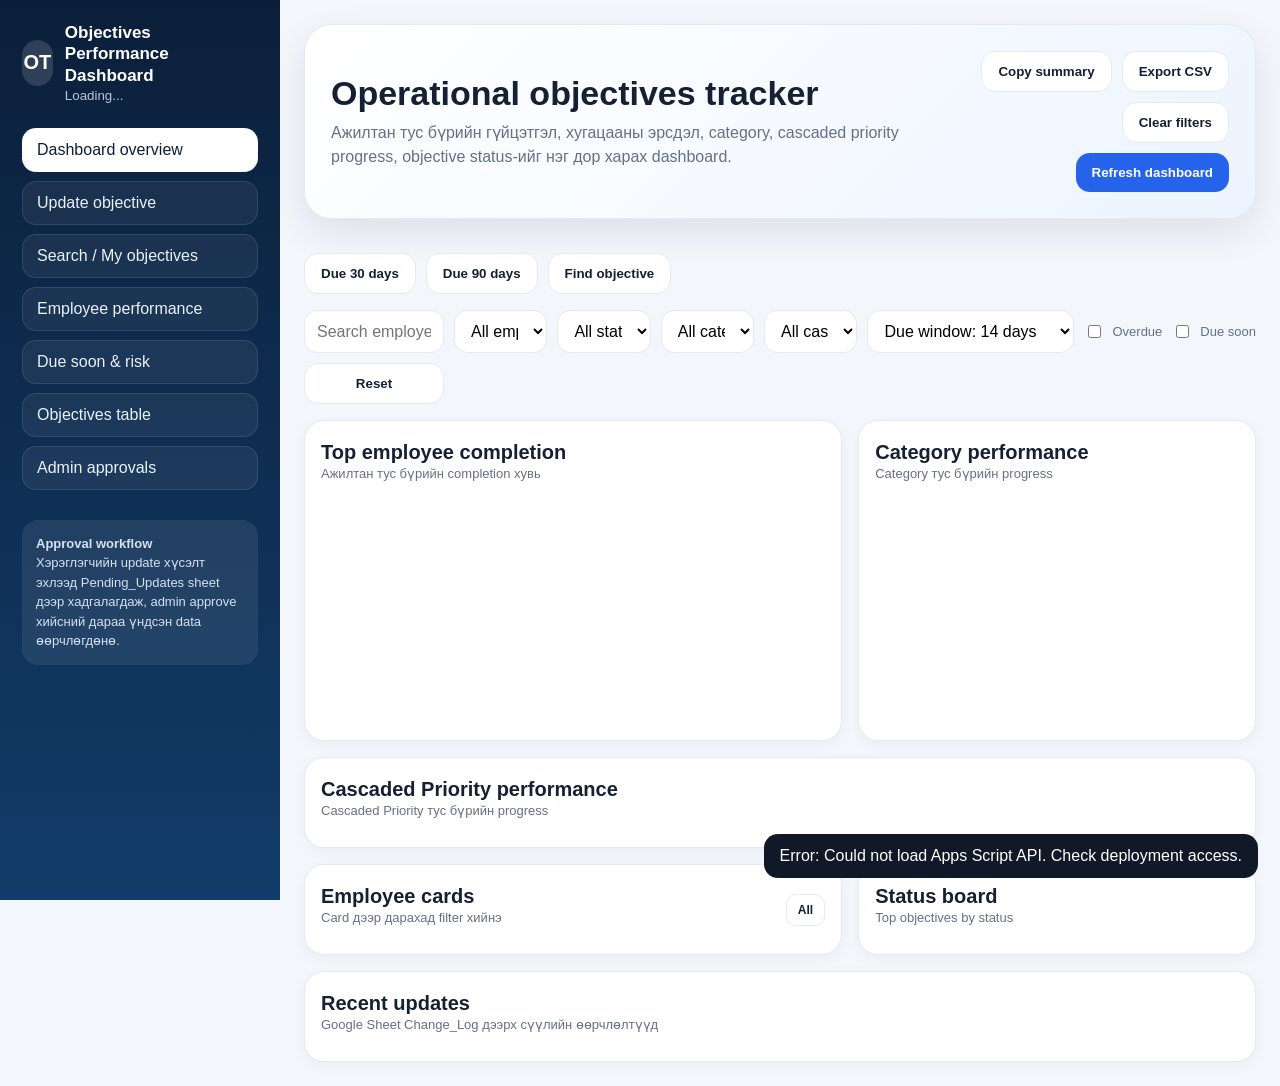
==== commit 40639681: "Update index.html" ====
--- a/index.html
+++ b/index.html
@@ -1,44 +1,152 @@
 <!DOCTYPE html>
 <html lang="mn">
 <head>
-<meta charset="UTF-8">
-<meta name="viewport" content="width=device-width, initial-scale=1">
-<title>Objectives Performance Dashboard</title>
-<script src="assets/config.js"></script>
-<style>
-:root{--nav:#0b1f3a;--nav2:#123c69;--bg:#f3f6fb;--card:#fff;--ink:#162033;--muted:#667085;--line:#e5eaf2;--blue:#2563eb;--green:#0f8a5f;--amber:#b7791f;--red:#c53030;--shadow:0 14px 38px rgba(15,23,42,.09);--radius:20px}*{box-sizing:border-box}body{margin:0;font-family:Inter,Arial,sans-serif;background:var(--bg);color:var(--ink)}.shell{display:grid;grid-template-columns:280px 1fr;min-height:100vh}.side{background:linear-gradient(180deg,var(--nav),var(--nav2));color:#fff;padding:22px;position:sticky;top:0;height:100vh;overflow:auto}.brand{display:flex;gap:12px;align-items:center;margin-bottom:24px}.logo{width:46px;height:46px;border-radius:16px;background:rgba(255,255,255,.14);display:grid;place-items:center;font-weight:900;font-size:20px}.brand h1{font-size:17px;margin:0;line-height:1.25}.brand small{color:#b9c7d9}.navItem{border:1px solid rgba(255,255,255,.10);background:rgba(255,255,255,.06);padding:12px 14px;border-radius:14px;margin:9px 0;color:#eaf1fb;cursor:pointer}.navItem:hover,.navItem.active{background:#fff;color:#0b1f3a}.sideFoot{margin-top:30px;padding:14px;border-radius:16px;background:rgba(255,255,255,.08);color:#d4e1ef;font-size:13px;line-height:1.5}.main{padding:24px;max-width:1600px;width:100%;margin:0 auto}.hero{background:linear-gradient(135deg,#fff,#edf4ff);border:1px solid var(--line);border-radius:28px;box-shadow:var(--shadow);padding:26px;margin-bottom:18px;display:grid;grid-template-columns:1.4fr .6fr;gap:20px;align-items:center}.hero h2{font-size:34px;margin:0 0 8px}.hero p{margin:0;color:var(--muted);line-height:1.5}.heroActions{display:flex;gap:10px;justify-content:flex-end;flex-wrap:wrap}.btn{border:0;border-radius:14px;padding:12px 16px;font-weight:800;cursor:pointer;background:var(--blue);color:#fff}.btn.secondary{background:#fff;color:var(--ink);border:1px solid var(--line)}.btn.danger{background:var(--red)}.btn.small{padding:8px 11px;border-radius:10px;font-size:12px}.grid{display:grid;gap:16px}.kpis{grid-template-columns:repeat(6,1fr)}.card{background:var(--card);border:1px solid var(--line);border-radius:var(--radius);box-shadow:0 4px 14px rgba(15,23,42,.04);padding:16px}.kpiLabel{font-size:12px;text-transform:uppercase;letter-spacing:.06em;color:var(--muted);font-weight:800}.kpiValue{font-size:30px;font-weight:900;margin-top:8px}.kpiHint{font-size:12px;color:var(--muted);margin-top:5px}.twoCol{grid-template-columns:1.15fr .85fr}.sectionTitle{display:flex;align-items:flex-end;justify-content:space-between;gap:12px;margin:4px 0 12px}.sectionTitle h3{margin:0;font-size:20px}.sectionTitle span{color:var(--muted);font-size:13px}.filters{display:grid;grid-template-columns:1.5fr repeat(4,1fr) auto auto auto;gap:10px;margin:16px 0}.filters input,.filters select,.modal input,.modal select,.modal textarea{width:100%;border:1px solid var(--line);border-radius:13px;background:#fff;padding:11px 12px;font:inherit}.check{display:flex;align-items:center;gap:8px;white-space:nowrap;color:var(--muted);font-size:13px}.check input{width:auto}.employeeGrid{display:grid;grid-template-columns:repeat(auto-fit,minmax(230px,1fr));gap:12px}.emp{cursor:pointer;transition:.15s}.emp:hover{transform:translateY(-1px);border-color:#b7c9ff}.emp.active{outline:3px solid rgba(37,99,235,.18);border-color:var(--blue)}.empTop{display:flex;justify-content:space-between;gap:12px}.empName{font-weight:900;line-height:1.25}.percent{font-size:28px;font-weight:950;color:var(--blue)}.bar{height:9px;background:#edf1f7;border-radius:999px;overflow:hidden;margin:10px 0}.bar i{display:block;height:100%;background:linear-gradient(90deg,var(--blue),#72a0ff);border-radius:999px}.bar.green i{background:linear-gradient(90deg,var(--green),#64d59f)}.bar.amber i{background:linear-gradient(90deg,var(--amber),#f4bd50)}.meta{display:flex;gap:6px;flex-wrap:wrap;color:var(--muted);font-size:12px}.pill{border-radius:999px;background:#f3f5f8;padding:5px 8px;font-weight:700}.categoryList{display:grid;gap:10px}.catRow{display:grid;grid-template-columns:1fr 60px;gap:10px;align-items:center}.catName{font-weight:800;white-space:nowrap;overflow:hidden;text-overflow:ellipsis}.chartBox{height:230px;display:flex;align-items:flex-end;gap:12px;padding-top:12px}.chartCol{flex:1;display:flex;flex-direction:column;align-items:center;gap:7px;min-width:40px}.chartBar{width:100%;max-width:48px;background:linear-gradient(180deg,#2563eb,#78a6ff);border-radius:12px 12px 4px 4px;min-height:8px}.chartLabel{font-size:11px;color:var(--muted);width:100%;overflow:hidden;text-overflow:ellipsis;text-align:center;white-space:nowrap}.chartVal{font-size:12px;font-weight:900}.tableWrap{background:#fff;border:1px solid var(--line);border-radius:22px;overflow:auto;box-shadow:0 4px 14px rgba(15,23,42,.04)}table{border-collapse:collapse;width:100%;min-width:1280px}th,td{padding:13px 12px;border-bottom:1px solid var(--line);vertical-align:top;text-align:left;font-size:14px}th{background:#f9fbff;color:#475467;font-size:12px;letter-spacing:.05em;text-transform:uppercase;position:sticky;top:0;z-index:2}tr:hover td{background:#fbfdff}tr.parent td{font-weight:800;background:#fcfdff}.objective{max-width:480px;line-height:1.45}.indent-3 .objective{padding-left:24px}.indent-4 .objective{padding-left:42px}.badge{display:inline-flex;align-items:center;border-radius:999px;padding:6px 9px;font-size:12px;font-weight:900;white-space:nowrap}.completed,.done{background:#e9f8f2;color:var(--green)}.progress{background:#eef3ff;color:var(--blue)}.notstarted,.nodue{background:#f1f3f7;color:#5b6475}.soon,.risk{background:#fff7e6;color:var(--amber)}.critical{background:#fff1f1;color:var(--red)}.track{background:#e9f8f2;color:var(--green)}.board{display:grid;grid-template-columns:repeat(4,1fr);gap:12px}.lane{background:#fff;border:1px solid var(--line);border-radius:18px;padding:12px;min-height:160px}.lane h4{margin:0 0 10px}.miniItem{border:1px solid var(--line);border-radius:13px;padding:10px;margin-bottom:8px;background:#fbfcff;font-size:13px}.miniItem b{display:block;margin-bottom:4px}.loading{padding:34px;text-align:center;color:var(--muted)}.modalBackdrop{position:fixed;inset:0;background:rgba(5,12,27,.55);display:none;align-items:center;justify-content:center;padding:20px;z-index:10}.modal{background:#fff;border-radius:24px;padding:22px;width:min(680px,100%);box-shadow:0 30px 90px rgba(0,0,0,.28)}.modalHead{display:flex;justify-content:space-between;gap:12px}.modalHead h3{margin:0}.close{border:0;background:transparent;font-size:28px;cursor:pointer}.formGrid{display:grid;grid-template-columns:1fr 1fr;gap:12px;margin-top:14px}.full{grid-column:1/-1}.toast{position:fixed;right:22px;bottom:22px;background:#111827;color:#fff;padding:13px 16px;border-radius:14px;display:none;z-index:20}.tab{display:none}.tab.active{display:block}.quickActions{display:flex;flex-wrap:wrap;gap:10px;margin:0 0 16px}.summaryGrid{display:grid;grid-template-columns:1.2fr 1fr 1fr 1fr;gap:12px;margin:0 0 16px}.summaryItem{background:#fff;border:1px solid var(--line);border-radius:18px;padding:14px;box-shadow:0 4px 14px rgba(15,23,42,.04)}.summaryItem b{display:block;margin-bottom:6px}.recentList{display:grid;gap:9px}.recentItem{border:1px solid var(--line);border-radius:14px;padding:10px;background:#fbfcff;font-size:13px}.recentItem b{display:block}.muted{color:var(--muted);font-size:12px}.approvalTools{display:grid;grid-template-columns:1fr 1fr auto;gap:10px;margin-bottom:12px}.approvalCard{border:1px solid var(--line);border-radius:16px;padding:13px;background:#fbfcff;margin-bottom:10px}.approvalTop{display:flex;justify-content:space-between;gap:12px;align-items:flex-start}.approvalChanges{display:grid;grid-template-columns:1fr 1fr 1fr;gap:8px;margin:10px 0}.approvalChanges div{background:#fff;border:1px solid var(--line);border-radius:12px;padding:8px}.approvalActions{display:flex;gap:8px;justify-content:flex-end;flex-wrap:wrap}@media(max-width:1100px){.shell{grid-template-columns:1fr}.side{height:auto;position:relative}.kpis{grid-template-columns:repeat(3,1fr)}.hero,.twoCol{grid-template-columns:1fr}.heroActions{justify-content:flex-start}.filters{grid-template-columns:1fr 1fr}.summaryGrid{grid-template-columns:1fr 1fr}.board{grid-template-columns:1fr 1fr}}@media(max-width:700px){.main{padding:14px}.kpis{grid-template-columns:repeat(2,1fr)}.filters,.board,.summaryGrid{grid-template-columns:1fr}.hero h2{font-size:26px}.formGrid{grid-template-columns:1fr}.side{padding:16px}.navItem{display:inline-block;margin:5px 4px 5px 0}.sideFoot{display:none}}
-</style>
+  <meta charset="UTF-8">
+  <meta name="viewport" content="width=device-width, initial-scale=1">
+  <title>Objectives Performance Dashboard</title>
+  <style>
+    :root{
+      --nav:#0b1f3a; --nav2:#123c69; --bg:#f3f6fb; --card:#ffffff; --ink:#162033; --muted:#667085;
+      --line:#e5eaf2; --blue:#2563eb; --green:#0f8a5f; --amber:#b7791f; --red:#c53030; --purple:#6d28d9;
+      --shadow:0 14px 38px rgba(15,23,42,.09); --radius:20px;
+    }
+    *{box-sizing:border-box} body{margin:0;font-family:Inter,Arial,sans-serif;background:var(--bg);color:var(--ink)}
+    .shell{display:grid;grid-template-columns:280px 1fr;min-height:100vh}.side{background:linear-gradient(180deg,var(--nav),var(--nav2));color:#fff;padding:22px;position:sticky;top:0;height:100vh;overflow:auto}.brand{display:flex;gap:12px;align-items:center;margin-bottom:24px}.logo{width:46px;height:46px;border-radius:16px;background:rgba(255,255,255,.14);display:grid;place-items:center;font-weight:900;font-size:20px}.brand h1{font-size:17px;margin:0;line-height:1.25}.brand small{color:#b9c7d9}.navItem{border:1px solid rgba(255,255,255,.10);background:rgba(255,255,255,.06);padding:12px 14px;border-radius:14px;margin:9px 0;color:#eaf1fb;cursor:pointer}.navItem:hover,.navItem.active{background:#fff;color:#0b1f3a}.sideFoot{margin-top:30px;padding:14px;border-radius:16px;background:rgba(255,255,255,.08);color:#d4e1ef;font-size:13px;line-height:1.5}.main{padding:24px;max-width:1600px;width:100%;margin:0 auto}.hero{background:linear-gradient(135deg,#ffffff,#edf4ff);border:1px solid var(--line);border-radius:28px;box-shadow:var(--shadow);padding:26px;margin-bottom:18px;display:grid;grid-template-columns:1.4fr .6fr;gap:20px;align-items:center}.hero h2{font-size:34px;margin:0 0 8px}.hero p{margin:0;color:var(--muted);line-height:1.5}.heroActions{display:flex;gap:10px;justify-content:flex-end;flex-wrap:wrap}.btn{border:0;border-radius:14px;padding:12px 16px;font-weight:800;cursor:pointer;background:var(--blue);color:#fff}.btn.secondary{background:#fff;color:var(--ink);border:1px solid var(--line)}.btn.danger{background:var(--red)}.btn.small{padding:8px 11px;border-radius:10px;font-size:12px}.grid{display:grid;gap:16px}.kpis{grid-template-columns:repeat(6,1fr)}.card{background:var(--card);border:1px solid var(--line);border-radius:var(--radius);box-shadow:0 4px 14px rgba(15,23,42,.04);padding:16px}.kpiLabel{font-size:12px;text-transform:uppercase;letter-spacing:.06em;color:var(--muted);font-weight:800}.kpiValue{font-size:30px;font-weight:900;margin-top:8px}.kpiHint{font-size:12px;color:var(--muted);margin-top:5px}.twoCol{grid-template-columns:1.15fr .85fr}.sectionTitle{display:flex;align-items:flex-end;justify-content:space-between;gap:12px;margin:4px 0 12px}.sectionTitle h3{margin:0;font-size:20px}.sectionTitle span{color:var(--muted);font-size:13px}.filters{display:grid;grid-template-columns:1.5fr repeat(4,1fr) auto auto auto;gap:10px;margin:16px 0}.filters input,.filters select,.modal input,.modal select,.modal textarea{width:100%;border:1px solid var(--line);border-radius:13px;background:#fff;padding:11px 12px;font:inherit}.check{display:flex;align-items:center;gap:8px;white-space:nowrap;color:var(--muted);font-size:13px}.check input{width:auto}.employeeGrid{display:grid;grid-template-columns:repeat(auto-fit,minmax(230px,1fr));gap:12px}.emp{cursor:pointer;transition:.15s}.emp:hover{transform:translateY(-1px);border-color:#b7c9ff}.emp.active{outline:3px solid rgba(37,99,235,.18);border-color:var(--blue)}.empTop{display:flex;justify-content:space-between;gap:12px}.empName{font-weight:900;line-height:1.25}.percent{font-size:28px;font-weight:950;color:var(--blue)}.bar{height:9px;background:#edf1f7;border-radius:999px;overflow:hidden;margin:10px 0}.bar i{display:block;height:100%;background:linear-gradient(90deg,var(--blue),#72a0ff);border-radius:999px}.bar.green i{background:linear-gradient(90deg,var(--green),#64d59f)}.bar.amber i{background:linear-gradient(90deg,var(--amber),#f4bd50)}.meta{display:flex;gap:6px;flex-wrap:wrap;color:var(--muted);font-size:12px}.pill{border-radius:999px;background:#f3f5f8;padding:5px 8px;font-weight:700}.categoryList{display:grid;gap:10px}.catRow{display:grid;grid-template-columns:1fr 60px;gap:10px;align-items:center}.catName{font-weight:800;white-space:nowrap;overflow:hidden;text-overflow:ellipsis}.chartBox{height:230px;display:flex;align-items:flex-end;gap:12px;padding-top:12px}.chartCol{flex:1;display:flex;flex-direction:column;align-items:center;gap:7px;min-width:40px}.chartBar{width:100%;max-width:48px;background:linear-gradient(180deg,#2563eb,#78a6ff);border-radius:12px 12px 4px 4px;min-height:8px}.chartLabel{font-size:11px;color:var(--muted);width:100%;overflow:hidden;text-overflow:ellipsis;text-align:center;white-space:nowrap}.chartVal{font-size:12px;font-weight:900}.tableWrap{background:#fff;border:1px solid var(--line);border-radius:22px;overflow:auto;box-shadow:0 4px 14px rgba(15,23,42,.04)}table{border-collapse:collapse;width:100%;min-width:1180px}th,td{padding:13px 12px;border-bottom:1px solid var(--line);vertical-align:top;text-align:left;font-size:14px}th{background:#f9fbff;color:#475467;font-size:12px;letter-spacing:.05em;text-transform:uppercase;position:sticky;top:0;z-index:2}tr:hover td{background:#fbfdff}tr.parent td{font-weight:800;background:#fcfdff}.objective{max-width:480px;line-height:1.45}.indent-3 .objective{padding-left:24px}.indent-4 .objective{padding-left:42px}.badge{display:inline-flex;align-items:center;border-radius:999px;padding:6px 9px;font-size:12px;font-weight:900;white-space:nowrap}.completed,.done{background:#e9f8f2;color:var(--green)}.progress{background:#eef3ff;color:var(--blue)}.notstarted,.nodue{background:#f1f3f7;color:#5b6475}.soon,.risk{background:#fff7e6;color:var(--amber)}.critical{background:#fff1f1;color:var(--red)}.track{background:#e9f8f2;color:var(--green)}.board{display:grid;grid-template-columns:repeat(4,1fr);gap:12px}.lane{background:#fff;border:1px solid var(--line);border-radius:18px;padding:12px;min-height:160px}.lane h4{margin:0 0 10px}.miniItem{border:1px solid var(--line);border-radius:13px;padding:10px;margin-bottom:8px;background:#fbfcff;font-size:13px}.miniItem b{display:block;margin-bottom:4px}.loading{padding:34px;text-align:center;color:var(--muted)}.modalBackdrop{position:fixed;inset:0;background:rgba(5,12,27,.55);display:none;align-items:center;justify-content:center;padding:20px;z-index:10}.modal{background:#fff;border-radius:24px;padding:22px;width:min(680px,100%);box-shadow:0 30px 90px rgba(0,0,0,.28)}.modalHead{display:flex;justify-content:space-between;gap:12px}.modalHead h3{margin:0}.close{border:0;background:transparent;font-size:28px;cursor:pointer}.formGrid{display:grid;grid-template-columns:1fr 1fr;gap:12px;margin-top:14px}.full{grid-column:1/-1}.toast{position:fixed;right:22px;bottom:22px;background:#111827;color:#fff;padding:13px 16px;border-radius:14px;display:none;z-index:20}.tab{display:none}.tab.active{display:block}.quickActions{display:flex;flex-wrap:wrap;gap:10px;margin:0 0 16px}.summaryGrid{display:grid;grid-template-columns:1.2fr 1fr 1fr 1fr;gap:12px;margin:0 0 16px}.summaryItem{background:#fff;border:1px solid var(--line);border-radius:18px;padding:14px;box-shadow:0 4px 14px rgba(15,23,42,.04)}.summaryItem b{display:block;margin-bottom:6px}.recentList{display:grid;gap:9px}.recentItem{border:1px solid var(--line);border-radius:14px;padding:10px;background:#fbfcff;font-size:13px}.recentItem b{display:block}.muted{color:var(--muted);font-size:12px}.passRow{display:none}.modal.secure .passRow{display:block}.approvalTools{display:grid;grid-template-columns:1fr 1fr auto;gap:10px;margin-bottom:12px}.approvalCard{border:1px solid var(--line);border-radius:16px;padding:13px;background:#fbfcff;margin-bottom:10px}.approvalTop{display:flex;justify-content:space-between;gap:12px;align-items:flex-start}.approvalChanges{display:grid;grid-template-columns:1fr 1fr 1fr;gap:8px;margin:10px 0}.approvalChanges div{background:#fff;border:1px solid var(--line);border-radius:12px;padding:8px}.approvalActions{display:flex;gap:8px;justify-content:flex-end;flex-wrap:wrap}@media(max-width:1100px){.shell{grid-template-columns:1fr}.side{height:auto;position:relative}.kpis{grid-template-columns:repeat(3,1fr)}.hero,.twoCol{grid-template-columns:1fr}.heroActions{justify-content:flex-start}.filters{grid-template-columns:1fr 1fr}.summaryGrid{grid-template-columns:1fr 1fr}.board{grid-template-columns:1fr 1fr}}@media(max-width:700px){.main{padding:14px}.kpis{grid-template-columns:repeat(2,1fr)}.filters,.board,.summaryGrid{grid-template-columns:1fr}.hero h2{font-size:26px}.formGrid{grid-template-columns:1fr}}
+  </style>
 </head>
 <body>
-<div class="shell"><aside class="side"><div class="brand"><div class="logo">OT</div><div><h1>Objectives Performance Dashboard</h1><small id="sideDate">Loading...</small></div></div><div class="navItem active" onclick="showTab('overview',this)">Dashboard overview</div><div class="navItem" onclick="showTab('objectives',this);focusSearch()">Search / My objectives</div><div class="navItem" onclick="showTab('employees',this)">Employee performance</div><div class="navItem" onclick="showTab('risks',this)">Due soon & risk</div><div class="navItem" onclick="showTab('admin',this);loadApprovals()">Admin approvals <span id="pendingBadge"></span></div><div class="sideFoot"><b>Approval workflow</b><br>Хэрэглэгчийн update хүсэлт Pending_Updates sheet дээр хадгалагдаж, admin approve хийсний дараа үндсэн data өөрчлөгдөнө.</div></aside><main class="main"><section class="hero"><div><h2>Operational objectives tracker</h2><p>Ажилтан тус бүрийн гүйцэтгэл, хугацааны эрсдэл, category, cascaded priority progress, objective status-ийг нэг дор харах dashboard.</p></div><div class="heroActions"><button class="btn secondary" onclick="copySummary()">Copy summary</button><button class="btn secondary" onclick="exportCsv()">Export CSV</button><button class="btn secondary" onclick="clearFilters()">Clear filters</button><button class="btn" onclick="loadData()">Refresh dashboard</button></div></section><div class="grid kpis" id="kpis"></div><div class="summaryGrid" id="managerSummary"></div><div class="quickActions"><button class="btn secondary" onclick="setDueWindow(30)">Due 30 days</button><button class="btn secondary" onclick="setDueWindow(90)">Due 90 days</button><button class="btn secondary" onclick="showTab('objectives',document.querySelectorAll('.navItem')[1]);focusSearch()">Find objective</button></div><div class="filters"><input id="search" placeholder="Search employee, objective, category, cascaded priority..." oninput="debouncedApplyFilters()"><select id="employee" onchange="applyFilters()"><option value="">All employees</option></select><select id="status" onchange="applyFilters()"><option value="">All statuses</option></select><select id="category" onchange="applyFilters()"><option value="">All categories</option></select><select id="cascadedPriority" onchange="applyFilters()"><option value="">All cascaded priorities</option></select><select id="dueDays" onchange="applyFilters()"><option value="7">Due window: 7 days</option><option value="14" selected>Due window: 14 days</option><option value="30">Due window: 30 days</option><option value="90">Due window: 90 days</option><option value="180">Due window: 180 days</option></select><label class="check"><input id="onlyOverdue" type="checkbox" onchange="applyFilters()"> Overdue</label><label class="check"><input id="onlyDueSoon" type="checkbox" onchange="applyFilters()"> Due soon</label><button class="btn secondary" onclick="clearFilters()">Reset</button></div><section id="overview" class="tab active"><div class="grid twoCol"><div class="card"><div class="sectionTitle"><div><h3>Top employee completion</h3><span>Ажилтан тус бүрийн completion хувь</span></div></div><div class="chartBox" id="employeeChart"></div></div><div class="card"><div class="sectionTitle"><div><h3>Category performance</h3><span>Category тус бүрийн progress</span></div></div><div class="categoryList" id="categoryPerformance"></div></div></div><div class="card" style="margin-top:16px"><div class="sectionTitle"><div><h3>Cascaded Priority performance</h3><span>Cascaded Priority тус бүрийн progress</span></div></div><div class="categoryList" id="cascadedPriorityPerformance"></div></div><div class="grid twoCol" style="margin-top:16px"><div class="card"><div class="sectionTitle"><div><h3>Employee cards</h3><span>Card дээр дарахад filter хийнэ</span></div><button class="btn secondary small" onclick="clearEmployeeFilter()">All</button></div><div class="employeeGrid" id="employeeCards"></div></div><div class="card"><div class="sectionTitle"><div><h3>Status board</h3><span>Top objectives by status</span></div></div><div class="board" id="statusBoard"></div></div></div><div class="card" style="margin-top:16px"><div class="sectionTitle"><div><h3>Recent updates</h3><span>Google Sheet Change_Log дээрх сүүлийн өөрчлөлтүүд</span></div></div><div class="recentList" id="recentUpdates"></div></div></section><section id="employees" class="tab"><div class="employeeGrid" id="employeeCards2"></div></section><section id="risks" class="tab"><div class="grid twoCol"><div class="card"><h3>Critical / overdue</h3><div id="criticalList"></div></div><div class="card"><h3>Due soon</h3><div id="dueSoonList"></div></div></div></section><section id="objectives" class="tab"><div class="tableWrap"><div class="loading" id="loading">Loading objectives...</div><table id="table" style="display:none"><thead><tr><th>Priority</th><th>Objective / Activity</th><th>Employee</th><th>Status</th><th>Risk</th><th>Category</th><th>Cascaded Priority</th><th>Due</th><th>Days</th><th>Action</th></tr></thead><tbody id="tbody"></tbody></table></div></section><section id="admin" class="tab"><div class="card"><div class="sectionTitle"><div><h3>Pending approval requests</h3><span>Admin passcode шаардлагатай</span></div><button class="btn secondary" onclick="loadApprovals()">Refresh approvals</button></div><div class="approvalTools"><input id="adminPasscode" type="password" placeholder="Admin passcode"><input id="adminComment" placeholder="Admin comment"><button class="btn" onclick="loadApprovals()">Load</button></div><div id="approvalList"></div></div></section></main></div><div class="modalBackdrop" id="modalBackdrop"><div class="modal"><div class="modalHead"><div><h3 id="modalTitle">Update request</h3><div class="muted" id="modalSub"></div></div><button class="close" onclick="closeModal()">×</button></div><div class="formGrid"><label>Status<select id="editStatus"></select></label><label>Due date<input id="editDueDate" placeholder="MM/DD/YYYY"></label><label class="full">Notes<textarea id="editNotes" rows="4"></textarea></label><label>Requested by<input id="editRequestedBy"></label><label>Request comment<input id="editRequestComment"></label><button class="btn full" onclick="saveUpdate()">Submit for admin approval</button></div></div></div><div class="toast" id="toast"></div>
+<div class="shell">
+  <aside class="side">
+    <div class="brand"><div class="logo">OT</div><div><h1>Objectives Performance Dashboard</h1><small id="sideDate">Loading...</small></div></div>
+    <div class="navItem active" onclick="showTab('overview',this)">Dashboard overview</div>
+    <div class="navItem" onclick="scrollToUpdateTable()">Update objective</div>
+    <div class="navItem" onclick="showTab('objectives',this);focusSearch()">Search / My objectives</div>
+    <div class="navItem" onclick="showTab('employees',this)">Employee performance</div>
+    <div class="navItem" onclick="showTab('risks',this)">Due soon & risk</div>
+    <div class="navItem" onclick="showTab('objectives',this)">Objectives table</div>
+    <div class="navItem" onclick="showTab('admin',this);loadApprovals()">Admin approvals <span id="pendingBadge"></span></div>
+    <div class="sideFoot"><b>Approval workflow</b><br>Хэрэглэгчийн update хүсэлт эхлээд Pending_Updates sheet дээр хадгалагдаж, admin approve хийсний дараа үндсэн data өөрчлөгдөнө.</div>
+  </aside>
+  <main class="main">
+    <section class="hero">
+      <div><h2>Operational objectives tracker</h2><p>Ажилтан тус бүрийн гүйцэтгэл, хугацааны эрсдэл, category, cascaded priority progress, objective status-ийг нэг дор харах dashboard.</p></div>
+      <div class="heroActions"><button class="btn secondary" onclick="copySummary()">Copy summary</button><button class="btn secondary" onclick="exportCsv()">Export CSV</button><button class="btn secondary" onclick="clearFilters()">Clear filters</button><button class="btn" onclick="loadData()">Refresh dashboard</button></div>
+    </section>
+    <div class="grid kpis" id="kpis"></div>
+    <div class="summaryGrid" id="managerSummary"></div>
+    <div class="quickActions"><button class="btn secondary" onclick="setDueWindow(30)">Due 30 days</button><button class="btn secondary" onclick="setDueWindow(90)">Due 90 days</button><button class="btn secondary" onclick="showObjectivesQuick()">Find objective</button></div>
+    <div class="filters">
+      <input id="search" placeholder="Search employee, objective, category, cascaded priority..." oninput="debouncedApplyFilters()">
+      <select id="employee" onchange="applyFilters()"><option value="">All employees</option></select>
+      <select id="status" onchange="applyFilters()"><option value="">All statuses</option></select>
+      <select id="category" onchange="applyFilters()"><option value="">All categories</option></select>
+      <select id="cascadedPriority" onchange="applyFilters()"><option value="">All cascaded priorities</option></select>
+      <select id="dueDays" onchange="applyFilters()"><option value="7">Due window: 7 days</option><option value="14" selected>Due window: 14 days</option><option value="30">Due window: 30 days</option><option value="90">Due window: 90 days</option><option value="180">Due window: 180 days</option></select>
+      <label class="check"><input id="onlyOverdue" type="checkbox" onchange="applyFilters()"> Overdue</label>
+      <label class="check"><input id="onlyDueSoon" type="checkbox" onchange="applyFilters()"> Due soon</label>
+      <button class="btn secondary" onclick="clearFilters()">Reset</button>
+    </div>
+    <section id="overview" class="tab active">
+      <div class="grid twoCol">
+        <div class="card"><div class="sectionTitle"><div><h3>Top employee completion</h3><span>Ажилтан тус бүрийн completion хувь</span></div></div><div class="chartBox" id="employeeChart"></div></div>
+        <div class="card"><div class="sectionTitle"><div><h3>Category performance</h3><span>Category тус бүрийн progress</span></div></div><div class="categoryList" id="categoryPerformance"></div></div>
+      </div>
+      <div class="card" style="margin-top:16px"><div class="sectionTitle"><div><h3>Cascaded Priority performance</h3><span>Cascaded Priority тус бүрийн progress</span></div></div><div class="categoryList" id="cascadedPriorityPerformance"></div></div>
+      <div class="grid twoCol" style="margin-top:16px">
+        <div class="card"><div class="sectionTitle"><div><h3>Employee cards</h3><span>Card дээр дарахад filter хийнэ</span></div><button class="btn secondary small" onclick="clearEmployeeFilter()">All</button></div><div class="employeeGrid" id="employeeCards"></div></div>
+        <div class="card"><div class="sectionTitle"><div><h3>Status board</h3><span>Top objectives by status</span></div></div><div class="board" id="statusBoard"></div></div>
+      </div>
+          <div class="card" style="margin-top:16px"><div class="sectionTitle"><div><h3>Recent updates</h3><span>Google Sheet Change_Log дээрх сүүлийн өөрчлөлтүүд</span></div></div><div class="recentList" id="recentUpdates"></div></div>
+    </section>
+    <section id="employees" class="tab"><div class="card"><div class="sectionTitle"><div><h3>Employee performance detail</h3><span>Total, completed, due soon, overdue, progress score</span></div></div><div class="employeeGrid" id="employeeCards2"></div></div></section>
+    <section id="risks" class="tab"><div class="grid twoCol"><div class="card"><div class="sectionTitle"><h3>Critical objectives</h3></div><div id="criticalList"></div></div><div class="card"><div class="sectionTitle"><h3>Due soon objectives</h3></div><div id="dueSoonList"></div></div></div></section>
+    <section id="objectives" class="tab activeTable"><div class="tableWrap"><div class="loading" id="loading">Loading objectives...</div><table id="table" style="display:none"><thead><tr><th>Priority</th><th>Objective / Activity</th><th>Employee</th><th>Status</th><th>Risk</th><th>Category</th><th>Cascaded Priority</th><th>Due</th><th>Days</th><th>Action</th></tr></thead><tbody id="tbody"></tbody></table></div></section>
+    <section id="admin" class="tab"><div class="card"><div class="sectionTitle"><div><h3>Admin approvals</h3><span>Pending_Updates sheet дээр ирсэн update хүсэлтүүд</span></div><button class="btn secondary small" onclick="loadApprovals()">Refresh</button></div><div class="approvalTools"><input id="adminPasscode" type="password" placeholder="Admin passcode"><input id="adminComment" placeholder="Admin comment optional"><button class="btn secondary" onclick="loadApprovals()">Load pending</button></div><div id="approvalList"><div class="muted">Load pending дарж хүсэлтүүдийг харна.</div></div></div></section>
+  </main>
+</div>
+<div class="modalBackdrop" id="modalBackdrop"><div class="modal"><div class="modalHead"><div><h3 id="modalTitle">Submit update request</h3><div id="modalSub" style="color:var(--muted);margin-top:4px"></div></div><button class="close" onclick="closeModal()">×</button></div><div class="formGrid"><label>Status<br><select id="editStatus"></select></label><label>Due date<br><input id="editDueDate" type="date"></label><label class="full">Notes<br><textarea id="editNotes" rows="5" placeholder="Update note..."></textarea></label><label>Requested by<br><input id="editRequestedBy" placeholder="Таны нэр"></label><label>Request comment<br><input id="editRequestComment" placeholder="Тайлбар optional"></label><div class="full muted">Энэ өөрчлөлт шууд хадгалагдахгүй. Admin approve хийсний дараа үндсэн dashboard дээр орно.</div><div class="full" style="display:flex;justify-content:flex-end;gap:10px"><button class="btn secondary" onclick="closeModal()">Cancel</button><button class="btn" onclick="saveUpdate()">Submit for approval</button></div></div></div></div>
+<div class="toast" id="toast"></div>
+<script src="assets/config.js"></script>
 <script>
-let rows=[],allRows=[],latestData={},selectedRow=null,statusOptions=['Not Started','In Progress','Completed'],debounceTimer=null;document.addEventListener('DOMContentLoaded',()=>loadData());
-const CASCADE_RANGES=[
-[9,14,'Digital & Online Training Enablement'],[15,19,'Learning Profile Match-Up for Workday'],[29,34,'Training Validity Optimization'],[41,45,'Learning Profile Match-Up for Workday'],[46,51,'Training Validity Optimization'],[73,79,'Digital & Online Training Enablement'],[86,93,'Duplicated Training Optimization'],[94,99,'Training Validity Optimization'],[100,105,'Training Validity Optimization'],[117,122,'Digital & Online Training Enablement'],[123,126,'Digital & Online Training Enablement'],[127,132,'Training Validity Optimization'],[133,138,'Training Validity Optimization'],[150,155,'Training Validity Optimization'],[164,167,'Learning Profile Match-Up for Workday'],[174,181,'Duplicated Training Optimization'],[182,187,'Training Validity Optimization'],[188,193,'Digital & Online Training Enablement'],[216,221,'Digital & Online Training Enablement'],[222,227,'Training Validity Optimization'],[228,234,'Training Validity Optimization'],[240,247,'Digital & Online Training Enablement'],[269,273,'Enabling Safe and Productive Operations'],[274,280,'Enabling Safe and Productive Operations'],[281,285,'Enabling Safe and Productive Operations'],[302,306,'Enabling Safe and Productive Operations'],[307,311,'Enabling Safe and Productive Operations'],[312,323,'Enabling Safe and Productive Operations'],[324,330,'Enabling Safe and Productive Operations'],[334,339,'Enabling Safe and Productive Operations'],[340,346,'Enabling Safe and Productive Operations'],[347,353,'Enabling Safe and Productive Operations'],[357,361,'Training Validity Optimization'],[362,366,'Duplicated Training Optimization'],[367,369,'Digital & Online Training Enablement']
-];
-function cascadeByRow(n,current){if(current&&current!=='Unassigned')return current;for(const r of CASCADE_RANGES){if(n>=r[0]&&n<=r[1])return r[2]}return current||'Unassigned'}
-function apiJsonp(params){return new Promise((resolve,reject)=>{if(!window.DASHBOARD_API_URL){reject(new Error('API URL not configured'));return}const cb='cb_'+Date.now()+Math.floor(Math.random()*10000);window[cb]=(payload)=>{try{delete window[cb];script.remove();if(payload&&payload.ok===false)reject(new Error(payload.error||'API error'));else resolve(payload&&payload.data!==undefined?payload.data:payload)}catch(e){reject(e)}};const script=document.createElement('script');script.onerror=()=>reject(new Error('Could not load Apps Script API. Check deployment access.'));const q=new URLSearchParams({...params,callback:cb,_:Date.now()});script.src=window.DASHBOARD_API_URL+(window.DASHBOARD_API_URL.includes('?')?'&':'?')+q.toString();document.body.appendChild(script);setTimeout(()=>reject(new Error('Apps Script API timeout')),25000)})}
-function normalizeApiRows(items){let emp='',cat='',lastCascade='';return (items||[]).map(r=>{if(r.employee)emp=r.employee;if(r.category)cat=r.category;let cp=cascadeByRow(Number(r.rowNumber||0),r.cascadedPriority);if(cp&&cp!=='Unassigned')lastCascade=cp;else if(lastCascade&&String(r.priority||'').split('.').length>2)cp=lastCascade;return{...r,employee:r.employee||emp||'Unassigned',category:r.category||cat||'Unassigned',cascadedPriority:cp||'Unassigned',status:cleanStatus(r.status),progressScore:Number(r.progressScore||(cleanStatus(r.status)==='Completed'?100:cleanStatus(r.status)==='In Progress'?50:0))}})}
-function loadData(filters=collectFiltersSafe()){showLoading(true);apiJsonp({action:'data',...(filters||{})}).then(data=>{data=data||{};allRows=normalizeApiRows(data.rows||[]);rows=applyLocalFilters(allRows);latestData={...data,rows,summary:summary(rows),employeePerformance:buildGroup(rows,'employee'),categoryPerformance:buildGroup(rows,'category'),cascadedPriorityPerformance:buildGroup(rows,'cascadedPriority'),filters:{employees:unique(allRows.map(r=>r.employee)),statuses:unique(allRows.map(r=>r.status)),categories:unique(allRows.map(r=>r.category)),cascadedPriorities:unique(allRows.map(r=>r.cascadedPriority))}};statusOptions=data.statusOptions||statusOptions;renderAll(latestData);showLoading(false)}).catch(err=>{toast('Error: '+err.message);showLoading(false);document.getElementById('loading').innerHTML='Алдаа: '+esc(err.message);document.getElementById('loading').style.display='block'})}
-function applyLocalFilters(items){const f=collectFiltersSafe();return (items||[]).filter(r=>(!f.search||[r.employee,r.priority,r.objective,r.status,r.category,r.cascadedPriority].join(' ').toLowerCase().includes(f.search.toLowerCase()))&&(!f.employee||r.employee===f.employee)&&(!f.status||r.status===f.status)&&(!f.category||r.category===f.category)&&(!f.cascadedPriority||r.cascadedPriority===f.cascadedPriority)&&(!f.onlyOverdue||r.overdue)&&(!f.onlyDueSoon||r.dueSoon))}
-function renderAll(data){document.getElementById('sideDate').textContent='Updated '+new Date().toLocaleString();renderKpis(data.summary||summary(rows),data.dueSoonDays||14);renderManagerSummary(data.managerSummary||managerSummary(rows));renderFilters(data.filters||{});renderEmployeeCards(data.employeePerformance||buildGroup(rows,'employee'));renderEmployeeChart((data.employeePerformance||buildGroup(rows,'employee')).slice(0,10));renderCategory(data.categoryPerformance||buildGroup(rows,'category'));renderCascaded(data.cascadedPriorityPerformance||buildGroup(rows,'cascadedPriority'));renderBoard(rows);renderRiskLists(rows);renderRecentUpdates(data.recentUpdates||[]);renderRows(rows);renderPendingBadge(data.pendingApprovalCount||0)}
-function summary(items){let s={total:items.length,completed:0,inProgress:0,notStarted:0,other:0,dueSoon:0,pendingApprovalCount:latestData.pendingApprovalCount||0,progressScore:0,completionRate:0},ps=0;items.forEach(r=>{if(r.status==='Completed')s.completed++;else if(r.status==='In Progress')s.inProgress++;else if(r.status==='Not Started')s.notStarted++;else s.other++;if(r.dueSoon)s.dueSoon++;ps+=Number(r.progressScore||0)});s.completionRate=s.total?Math.round(s.completed/s.total*100):0;s.progressScore=s.total?Math.round(ps/s.total):0;return s}
-function buildGroup(items,key){const g={};items.forEach(r=>{const name=String(r[key]||'Unassigned').trim()||'Unassigned';if(!g[name])g[name]={name,total:0,completed:0,inProgress:0,notStarted:0,other:0,overdue:0,dueSoon:0,progressScoreTotal:0};const x=g[name];x.total++;if(r.status==='Completed')x.completed++;else if(r.status==='In Progress')x.inProgress++;else if(r.status==='Not Started')x.notStarted++;else x.other++;if(r.overdue)x.overdue++;if(r.dueSoon)x.dueSoon++;x.progressScoreTotal+=Number(r.progressScore||0)});return Object.values(g).map(x=>{x.completionRate=x.total?Math.round(x.completed/x.total*100):0;x.progressScore=x.total?Math.round(x.progressScoreTotal/x.total):0;delete x.progressScoreTotal;return x}).sort((a,b)=>b.total-a.total||a.name.localeCompare(b.name))}
-function managerSummary(items){const emp=buildGroup(items,'employee')[0],cat=buildGroup(items,'category').sort((a,b)=>b.dueSoon-a.dueSoon)[0],cp=buildGroup(items,'cascadedPriority').sort((a,b)=>b.dueSoon-a.dueSoon)[0];return{text:'Filtered dashboard summary',topEmployee:emp?emp.name:'-',attention:items.filter(r=>r.overdue).length+' overdue',delayedCategory:cat?cat.name:'-',delayedCascadedPriority:cp?cp.name:'-'}}
-function renderKpis(s,dueDays){const items=[['Total',s.total||0,'Бүх objective'],['Completed',s.completed||0,(s.completionRate||0)+'% completion'],['In progress',s.inProgress||0,'Active work'],['Not started',s.notStarted||0,'Pending'],['Due soon',s.dueSoon||0,'Next '+(dueDays||14)+' days'],['Pending approval',s.pendingApprovalCount||0,'Admin review'],['Progress score',(s.progressScore||0)+'%','Weighted progress']];document.getElementById('kpis').innerHTML=items.map(x=>`<div class="card"><div class="kpiLabel">${x[0]}</div><div class="kpiValue">${x[1]}</div><div class="kpiHint">${x[2]}</div></div>`).join('')}
-function renderManagerSummary(m){document.getElementById('managerSummary').innerHTML=`<div class="summaryItem"><b>Manager summary</b><span>${esc(m.text||'No summary')}</span></div><div class="summaryItem"><b>Top employee</b><span>${esc(m.topEmployee||'-')}</span></div><div class="summaryItem"><b>Needs attention</b><span>${esc(m.attention||'-')}</span></div><div class="summaryItem"><b>Focus category</b><span>${esc(m.delayedCategory||'-')}</span></div><div class="summaryItem"><b>Focus cascaded priority</b><span>${esc(m.delayedCascadedPriority||'-')}</span></div>`}
-function renderFilters(f){fillSelect('employee',f.employees||[],'All employees');fillSelect('status',f.statuses||statusOptions,'All statuses');fillSelect('category',f.categories||[],'All categories');fillSelect('cascadedPriority',f.cascadedPriorities||[],'All cascaded priorities')}function fillSelect(id,items,all){const el=document.getElementById(id),cur=el.value;el.innerHTML='<option value="">'+all+'</option>'+unique(items).map(v=>`<option value="${esc(v)}">${esc(v)}</option>`).join('');el.value=cur}
-function renderEmployeeCards(items){const html=items.map(e=>`<div class="card emp ${val('employee')===e.name?'active':''}" onclick="setEmployeeFilter('${js(e.name)}')"><div class="empTop"><div class="empName">${esc(e.name)}</div><div class="percent">${e.completionRate}%</div></div><div class="bar"><i style="width:${e.completionRate}%"></i></div><div class="meta"><span class="pill">Total ${e.total}</span><span class="pill">Done ${e.completed}</span><span class="pill">Score ${e.progressScore}%</span><span class="pill">Due ${e.dueSoon}</span></div></div>`).join('')||'<div class="muted">No employees</div>';document.getElementById('employeeCards').innerHTML=html;document.getElementById('employeeCards2').innerHTML=html}
-function renderEmployeeChart(items){const max=Math.max(100,...items.map(x=>x.completionRate||0));document.getElementById('employeeChart').innerHTML=items.map(e=>`<div class="chartCol"><div class="chartVal">${e.completionRate}%</div><div class="chartBar" style="height:${Math.max(8,(e.completionRate/max)*180)}px"></div><div class="chartLabel" title="${esc(e.name)}">${esc(shortName(e.name))}</div></div>`).join('')||'<div class="muted">No data</div>'}
-function renderCategory(items){document.getElementById('categoryPerformance').innerHTML=items.map(c=>rowPerf(c,'green')).join('')||'<div class="muted">No category</div>'}function renderCascaded(items){document.getElementById('cascadedPriorityPerformance').innerHTML=items.map(c=>rowPerf(c,'amber')).join('')||'<div class="muted">No cascaded priority</div>'}function rowPerf(c,color){return`<div class="catRow"><div><div class="catName" title="${esc(c.name)}">${esc(c.name)}</div><div class="bar ${color}"><i style="width:${c.completionRate}%"></i></div><div class="meta"><span>Total ${c.total}</span><span>Done ${c.completed}</span><span>Score ${c.progressScore}%</span></div></div><b>${c.completionRate}%</b></div>`}
-function renderBoard(items){const groups=['Completed','In Progress','Not Started','Critical'];const by={Completed:[], 'In Progress':[], 'Not Started':[], Critical:[]};items.forEach(r=>{if(r.risk==='Critical')by.Critical.push(r);else if(by[r.status])by[r.status].push(r)});document.getElementById('statusBoard').innerHTML=groups.map(g=>`<div class="lane"><h4>${g} (${by[g].length})</h4>${by[g].slice(0,5).map(r=>`<div class="miniItem"><b>${esc(r.priority)}</b>${esc(cut(r.objective,80))}<br><span class="muted">${esc(r.employee||'')}</span></div>`).join('')||'<div class="muted">No items</div>'}</div>`).join('')}
-function renderRiskLists(items){const card=r=>`<div class="miniItem"><b>${esc(r.priority)} · ${esc(r.employee||'')}</b>${esc(cut(r.objective,120))}<br><span class="muted">Due: ${esc(r.dueDate||'-')} · ${r.daysLeft} days</span></div>`;document.getElementById('criticalList').innerHTML=items.filter(r=>r.risk==='Critical').slice(0,12).map(card).join('')||'<div class="muted">No critical objectives</div>';document.getElementById('dueSoonList').innerHTML=items.filter(r=>r.dueSoon).slice(0,12).map(card).join('')||'<div class="muted">No due soon objectives</div>'}
-function renderRows(items){document.getElementById('tbody').innerHTML=items.map(r=>`<tr class="${r.isParent?'parent':''} indent-${r.level}"><td>${esc(r.priority)}</td><td><div class="objective">${esc(r.objective)}</div><div class="muted">${esc(cut(r.currentState||'',120))}</div></td><td>${esc(r.employee)}</td><td>${badge(r.status)}</td><td>${riskBadge(r.risk)}</td><td>${esc(r.category)}</td><td>${esc(r.cascadedPriority||'Unassigned')}</td><td>${esc(r.dueDate||'')}</td><td>${r.daysLeft===''?'-':r.daysLeft}</td><td><button class="btn small" onclick="openModal(${r.rowNumber})">Update</button></td></tr>`).join('')}
-function renderRecentUpdates(items){document.getElementById('recentUpdates').innerHTML=items.map(u=>`<div class="recentItem"><b>${esc(u.timestamp)} · ${esc(u.priority)} · ${esc(u.field)}</b><span>${esc(u.oldValue||'-')} → ${esc(u.newValue||'-')}</span><br><span class="muted">${esc(u.user||'Unknown')} · ${esc(cut(u.objective||'',120))}</span></div>`).join('')||'<div class="muted">Одоогоор update history байхгүй байна.</div>'}
-function badge(s){let c=s==='Completed'?'completed':s==='In Progress'?'progress':'notstarted';return`<span class="badge ${c}">${esc(s)}</span>`}function riskBadge(s){let c=s==='Critical'?'critical':s==='At Risk'?'risk':s==='Due Soon'?'soon':s==='Done'?'done':s==='On Track'?'track':'nodue';return`<span class="badge ${c}">${esc(s)}</span>`}
-function applyFilters(){rows=applyLocalFilters(allRows);latestData={...latestData,rows,summary:summary(rows),employeePerformance:buildGroup(rows,'employee'),categoryPerformance:buildGroup(rows,'category'),cascadedPriorityPerformance:buildGroup(rows,'cascadedPriority')};renderAll(latestData)}function debouncedApplyFilters(){clearTimeout(debounceTimer);debounceTimer=setTimeout(applyFilters,250)}function collectFiltersSafe(){return document.getElementById('search')?collectFilters():{}}function collectFilters(){return{search:val('search'),employee:val('employee'),status:val('status'),category:val('category'),cascadedPriority:val('cascadedPriority'),dueDays:val('dueDays'),onlyOverdue:document.getElementById('onlyOverdue').checked,onlyDueSoon:document.getElementById('onlyDueSoon').checked}}function clearFilters(){['search','employee','status','category','cascadedPriority'].forEach(id=>document.getElementById(id).value='');document.getElementById('dueDays').value='14';document.getElementById('onlyOverdue').checked=false;document.getElementById('onlyDueSoon').checked=false;applyFilters()}function clearEmployeeFilter(){document.getElementById('employee').value='';applyFilters()}function setEmployeeFilter(e){document.getElementById('employee').value=e;applyFilters()}function setDueWindow(n){document.getElementById('dueDays').value=String(n);applyFilters()}function focusSearch(){setTimeout(()=>document.getElementById('search').focus(),80)}
-function openModal(rowNumber){selectedRow=allRows.find(r=>r.rowNumber===rowNumber);if(!selectedRow)return;document.getElementById('modalTitle').textContent=selectedRow.priority+' Update request';document.getElementById('modalSub').textContent=selectedRow.employee+' · '+cut(selectedRow.objective,100);document.getElementById('editStatus').innerHTML=statusOptions.map(s=>`<option value="${esc(s)}">${esc(s)}</option>`).join('');document.getElementById('editStatus').value=selectedRow.status;document.getElementById('editDueDate').value=selectedRow.dueDate||'';document.getElementById('editNotes').value=selectedRow.notes||'';document.getElementById('editRequestedBy').value=selectedRow.employee||'';document.getElementById('editRequestComment').value='';document.getElementById('modalBackdrop').style.display='flex'}function closeModal(){document.getElementById('modalBackdrop').style.display='none'}function saveUpdate(){if(!selectedRow)return;apiJsonp({action:'update',rowNumber:selectedRow.rowNumber,status:val('editStatus'),dueDate:val('editDueDate'),notes:val('editNotes'),requestedBy:val('editRequestedBy'),requestComment:val('editRequestComment')}).then(res=>{closeModal();toast((res&&res.message)||'Approval request submitted');loadData(collectFilters())}).catch(err=>toast('Error: '+err.message))}
-function loadApprovals(){apiJsonp({action:'approvals'}).then(items=>renderApprovals(items||[])).catch(err=>toast('Error: '+err.message))}function renderApprovals(items){renderPendingBadge(items.length);document.getElementById('approvalList').innerHTML=items.map(a=>`<div class="approvalCard"><div class="approvalTop"><b>${esc(a.priority||a.PriorityNo||'')}</b><span class="muted">${esc(a.requestedAt||a.RequestedAt||'')}</span></div><div>${esc(a.objective||a.Objective||'')}</div><div class="approvalChanges"><div><b>Status</b><br>${esc(a.oldStatus||'-')} → ${esc(a.newStatus||'-')}</div><div><b>Due</b><br>${esc(a.oldDueDate||'-')} → ${esc(a.newDueDate||'-')}</div><div><b>Requested by</b><br>${esc(a.requestedBy||'-')}</div></div><div class="approvalActions"><button class="btn small" onclick="reviewApproval('${js(a.requestId||a.RequestID)}','approve')">Approve</button><button class="btn danger small" onclick="reviewApproval('${js(a.requestId||a.RequestID)}','reject')">Reject</button></div></div>`).join('')||'<div class="muted">Pending approval байхгүй байна.</div>'}function reviewApproval(requestId,decision){const pass=val('adminPasscode');if(!pass){toast('Admin passcode оруулна уу.');return}apiJsonp({action:decision,requestId,adminPasscode:pass,adminComment:val('adminComment')}).then(()=>{toast(decision==='approve'?'Approved':'Rejected');loadApprovals();loadData(collectFilters())}).catch(err=>toast('Error: '+err.message))}function renderPendingBadge(n){const el=document.getElementById('pendingBadge');if(el)el.textContent=n?'('+n+')':''}
-function cleanStatus(s){s=String(s||'').trim();if(/^completed/i.test(s))return 'Completed';if(/^in progress/i.test(s))return 'In Progress';if(/^not started/i.test(s))return 'Not Started';return s||'Not Started'}function copySummary(){const s=summary(rows);const text=`Objectives Dashboard\nTotal: ${s.total}\nCompleted: ${s.completed}\nIn Progress: ${s.inProgress}\nNot Started: ${s.notStarted}\nCompletion: ${s.completionRate}%\nProgress Score: ${s.progressScore}%`;navigator.clipboard&&navigator.clipboard.writeText(text);toast('Summary copied')}function exportCsv(){const header=['Priority','Employee','Status','Risk','Category','Cascaded Priority','DueDate','DaysLeft','Objective'];const csv=[header].concat(rows.map(r=>[r.priority,r.employee,r.status,r.risk,r.category,r.cascadedPriority,r.dueDate,r.daysLeft,String(r.objective||'').replace(/\n/g,' ')]));const text=csv.map(cols=>cols.map(v=>'"'+String(v??'').replace(/"/g,'""')+'"').join(',')).join('\n');const blob=new Blob([text],{type:'text/csv;charset=utf-8'});const a=document.createElement('a');a.href=URL.createObjectURL(blob);a.download='objectives_export.csv';a.click();URL.revokeObjectURL(a.href)}function showTab(id,el){document.querySelectorAll('.tab').forEach(x=>x.classList.remove('active'));document.getElementById(id).classList.add('active');document.querySelectorAll('.navItem').forEach(x=>x.classList.remove('active'));if(el)el.classList.add('active')}function showLoading(on){document.getElementById('loading').style.display=on?'block':'none';document.getElementById('table').style.display=on?'none':'table'}function toast(t){const el=document.getElementById('toast');el.textContent=t;el.style.display='block';setTimeout(()=>el.style.display='none',2800)}function val(id){return document.getElementById(id).value}function esc(v){return String(v??'').replace(/[&<>"]/g,m=>({'&':'&amp;','<':'&lt;','>':'&gt;','"':'&quot;'}[m]))}function js(v){return String(v??'').replace(/\\/g,'\\\\').replace(/'/g,"\\'")}function cut(s,n){s=String(s||'');return s.length>n?s.slice(0,n-1)+'…':s}function shortName(n){return String(n||'').split(/\s+/).slice(0,2).join(' ')}function unique(a){return[...new Set((a||[]).filter(Boolean))].sort()}
+let rows=[], statusOptions=[], selectedRow=null, debounceTimer=null, latestData=null;
+const API_TIMEOUT_MS = 30000;
+
+document.addEventListener('DOMContentLoaded',()=>{
+  if(!window.DASHBOARD_API_URL || window.DASHBOARD_API_URL.includes('PASTE_APPS_SCRIPT')){
+    toast('API URL тохируулаагүй байна. assets/config.js файлыг засна уу.');
+    showLoading(false);
+    document.getElementById('loading').innerHTML = 'API URL тохируулаагүй байна. assets/config.js файлыг засна уу.';
+    document.getElementById('loading').style.display = 'block';
+    return;
+  }
+  loadData();
+});
+
+function apiJsonp(params){
+  return new Promise((resolve,reject)=>{
+    const callbackName = 'jsonp_cb_' + Date.now() + '_' + Math.floor(Math.random()*100000);
+    const script = document.createElement('script');
+    const timeout = setTimeout(()=>{cleanup(); reject(new Error('API request timeout'));}, API_TIMEOUT_MS);
+    function cleanup(){clearTimeout(timeout); delete window[callbackName]; if(script.parentNode) script.parentNode.removeChild(script);}
+    window[callbackName] = (payload)=>{cleanup(); if(payload && payload.ok) resolve(payload.data); else reject(new Error((payload && payload.error) ? payload.error : 'API error'));};
+    const url = new URL(window.DASHBOARD_API_URL);
+    Object.entries(params || {}).forEach(([k,v])=>{ if(v !== undefined && v !== null && v !== '') url.searchParams.set(k, String(v)); });
+    url.searchParams.set('callback', callbackName);
+    script.onerror = ()=>{cleanup(); reject(new Error('Could not load Apps Script API. Check deployment access.'));};
+    script.src = url.toString();
+    document.body.appendChild(script);
+  });
+}
+
+function loadData(filters=collectFiltersSafe()){showLoading(true);apiJsonp({action:'data', ...(filters||{})}).then(data=>{latestData=data;rows=data.rows||[];statusOptions=data.statusOptions||['Not Started','In Progress','Completed'];renderAll(data);showLoading(false);}).catch(err=>{toast('Error: '+err.message);showLoading(false);document.getElementById('loading').innerHTML='Алдаа: '+esc(err.message);document.getElementById('loading').style.display='block';});}
+function renderAll(data){document.getElementById('sideDate').textContent='Updated '+new Date().toLocaleString();renderKpis(data.summary||{}, data.dueSoonDays||14);renderManagerSummary(data.managerSummary||{});renderFilters(data.filters||{});renderEmployeeCards(data.employeePerformance||[]);renderEmployeeChart((data.employeePerformance||[]).slice(0,10));renderCategory(data.categoryPerformance||[]);renderCascadedPriority(data.cascadedPriorityPerformance||[]);renderBoard(rows);renderRiskLists(rows);renderRecentUpdates(data.recentUpdates||[]);renderRows(rows);renderPendingBadge(data.pendingApprovalCount||0);}
+function renderKpis(s,dueDays){const items=[['Total',s.total||0,'Бүх objective'],['Completed',s.completed||0,(s.completionRate||0)+'% completion'],['In progress',s.inProgress||0,'Active work'],['Not started',s.notStarted||0,'Pending'],['Due soon',s.dueSoon||0,'Next '+(dueDays||14)+' days'],['Pending approval',s.pendingApprovalCount||0,'Admin review'],['Progress score',(s.progressScore||0)+'%','Weighted progress']];document.getElementById('kpis').innerHTML=items.map(x=>`<div class="card"><div class="kpiLabel">${x[0]}</div><div class="kpiValue">${x[1]}</div><div class="kpiHint">${x[2]}</div></div>`).join('');}
+
+function renderManagerSummary(m){document.getElementById('managerSummary').innerHTML=`<div class="summaryItem"><b>Manager summary</b><span>${esc(m.text||'No summary')}</span></div><div class="summaryItem"><b>Top employee</b><span>${esc(m.topEmployee||'-')}</span></div><div class="summaryItem"><b>Needs attention</b><span>${esc(m.attention||'-')}</span></div><div class="summaryItem"><b>Focus category</b><span>${esc(m.delayedCategory||'-')}</span></div><div class="summaryItem"><b>Focus cascaded priority</b><span>${esc(m.delayedCascadedPriority||'-')}</span></div>`;}
+function renderRecentUpdates(items){document.getElementById('recentUpdates').innerHTML=items.map(u=>`<div class="recentItem"><b>${esc(u.timestamp)} · ${esc(u.priority)} · ${esc(u.field)}</b><span>${esc(u.oldValue||'-')} → ${esc(u.newValue||'-')}</span><br><span class="muted">${esc(u.user||'Unknown')} · ${esc(cut(u.objective||'',120))}</span></div>`).join('')||'<div class="muted">Одоогоор update history байхгүй байна.</div>';}
+
+function renderFilters(f){fillSelect('employee',f.employees||[],'All employees');fillSelect('status',f.statuses||statusOptions,'All statuses');fillSelect('category',f.categories||[],'All categories');fillSelect('cascadedPriority',f.cascadedPriorities||[],'All cascaded priorities');}
+function fillSelect(id,items,all){const el=document.getElementById(id),cur=el.value;el.innerHTML='<option value="">'+all+'</option>'+items.map(v=>`<option value="${esc(v)}">${esc(v)}</option>`).join('');el.value=cur;}
+function renderEmployeeCards(items){const html=items.map(e=>`<div class="card emp ${document.getElementById('employee').value===e.name?'active':''}" onclick="setEmployeeFilter('${js(e.name)}')"><div class="empTop"><div class="empName">${esc(e.name)}</div><div class="percent">${e.completionRate}%</div></div><div class="bar"><i style="width:${e.completionRate}%"></i></div><div class="meta"><span class="pill">Total ${e.total}</span><span class="pill">Done ${e.completed}</span><span class="pill">Score ${e.progressScore}%</span><span class="pill">Due ${e.dueSoon}</span><span class="pill">Overdue ${e.overdue}</span></div></div>`).join('')||'<div class="muted">No employees</div>';document.getElementById('employeeCards').innerHTML=html;document.getElementById('employeeCards2').innerHTML=html;}
+function renderEmployeeChart(items){const max=Math.max(100,...items.map(x=>x.completionRate||0));document.getElementById('employeeChart').innerHTML=items.map(e=>`<div class="chartCol"><div class="chartVal">${e.completionRate}%</div><div class="chartBar" style="height:${Math.max(8,(e.completionRate/max)*180)}px"></div><div class="chartLabel" title="${esc(e.name)}">${esc(shortName(e.name))}</div></div>`).join('')||'<div class="muted">No data</div>';}
+function renderCategory(items){document.getElementById('categoryPerformance').innerHTML=items.map(c=>`<div class="catRow"><div><div class="catName" title="${esc(c.name)}">${esc(c.name)}</div><div class="bar green"><i style="width:${c.completionRate}%"></i></div><div class="meta"><span>Total ${c.total}</span><span>Done ${c.completed}</span><span>Score ${c.progressScore}%</span></div></div><b>${c.completionRate}%</b></div>`).join('')||'<div class="muted">No category</div>';}
+function renderCascadedPriority(items){
+  const health=(latestData&&latestData.dataHealth)||{};
+  const emptyMsg=health.cascadedPriorityColumnFound
+    ? `No cascaded priority values. Google Sheet дээр Cascaded Priority баганын утгууд хоосон байна. (${health.cascadedUnassigned||0} unassigned)`
+    : 'Cascaded Priority column not found. Header нэрийг яг Cascaded Priority гэж шалгана уу.';
+  document.getElementById('cascadedPriorityPerformance').innerHTML=items.map(c=>`<div class="catRow"><div><div class="catName" title="${esc(c.name)}">${esc(c.name)}</div><div class="bar amber"><i style="width:${c.completionRate}%"></i></div><div class="meta"><span>Total ${c.total}</span><span>Done ${c.completed}</span><span>Score ${c.progressScore}%</span></div></div><b>${c.completionRate}%</b></div>`).join('')||`<div class="muted">${esc(emptyMsg)}</div>`;
+}
+function renderBoard(items){const groups=['Completed','In Progress','Not Started','Critical'];const by={Completed:[], 'In Progress':[], 'Not Started':[], Critical:[]};items.forEach(r=>{if(r.risk==='Critical')by.Critical.push(r);else if(by[r.status])by[r.status].push(r);});document.getElementById('statusBoard').innerHTML=groups.map(g=>`<div class="lane"><h4>${g} (${by[g].length})</h4>${by[g].slice(0,5).map(r=>`<div class="miniItem"><b>${esc(r.priority)}</b>${esc(cut(r.objective,80))}<br><span class="muted">${esc(r.employee||'')}</span></div>`).join('')||'<div class="muted">No items</div>'}</div>`).join('');}
+function renderRiskLists(items){const card=r=>`<div class="miniItem"><b>${esc(r.priority)} · ${esc(r.employee||'')}</b>${esc(cut(r.objective,120))}<br><span class="muted">Due: ${esc(r.dueDate||'-')} · ${r.daysLeft} days</span></div>`;document.getElementById('criticalList').innerHTML=items.filter(r=>r.risk==='Critical').slice(0,12).map(card).join('')||'<div class="muted">No critical objectives</div>';document.getElementById('dueSoonList').innerHTML=items.filter(r=>r.dueSoon).slice(0,12).map(card).join('')||'<div class="muted">No due soon objectives</div>';}
+function renderRows(items){document.getElementById('tbody').innerHTML=items.map(r=>`<tr class="${r.isParent?'parent':''} indent-${r.level}"><td>${esc(r.priority)}</td><td><div class="objective">${esc(r.objective)}</div><div class="muted">${esc(cut(r.currentState||'',120))}</div></td><td>${esc(r.employee)}</td><td>${badge(r.status)}</td><td>${riskBadge(r.risk)}</td><td>${esc(r.category)}</td><td>${esc(r.cascadedPriority||'Unassigned')}</td><td>${esc(r.dueDate||'')}</td><td>${r.daysLeft===''?'-':r.daysLeft}</td><td><button class="btn small" onclick="openModal(${r.rowNumber})">Update</button></td></tr>`).join('');}
+function badge(s){let c=s==='Completed'?'completed':s==='In Progress'?'progress':'notstarted';return `<span class="badge ${c}">${esc(s)}</span>`}function riskBadge(s){let c=s==='Critical'?'critical':s==='At Risk'?'risk':s==='Due Soon'?'soon':s==='Done'?'done':s==='On Track'?'track':'nodue';return `<span class="badge ${c}">${esc(s)}</span>`}
+function applyFilters(){loadData(collectFilters())}function debouncedApplyFilters(){clearTimeout(debounceTimer);debounceTimer=setTimeout(applyFilters,250)}function collectFiltersSafe(){return document.getElementById('search')?collectFilters():{}}function collectFilters(){return{search:val('search'),employee:val('employee'),status:val('status'),category:val('category'),cascadedPriority:val('cascadedPriority'),dueDays:val('dueDays'),onlyOverdue:document.getElementById('onlyOverdue').checked,onlyDueSoon:document.getElementById('onlyDueSoon').checked}}
+function clearFilters(){['search','employee','status','category','cascadedPriority'].forEach(id=>document.getElementById(id).value='');document.getElementById('dueDays').value='14';document.getElementById('onlyOverdue').checked=false;document.getElementById('onlyDueSoon').checked=false;loadData({})}function clearEmployeeFilter(){document.getElementById('employee').value='';applyFilters()}function setEmployeeFilter(e){document.getElementById('employee').value=e;applyFilters()}
+function openModal(rowNumber){selectedRow=rows.find(r=>r.rowNumber===rowNumber);if(!selectedRow)return;document.getElementById('modalTitle').textContent=selectedRow.priority+' Update request';document.getElementById('modalSub').textContent=selectedRow.employee+' · '+cut(selectedRow.objective,100);document.getElementById('editStatus').innerHTML=statusOptions.map(s=>`<option value="${esc(s)}">${esc(s)}</option>`).join('');document.getElementById('editStatus').value=selectedRow.status;document.getElementById('editDueDate').value=selectedRow.dueDate||'';document.getElementById('editNotes').value=selectedRow.notes||'';document.getElementById('editRequestedBy').value=selectedRow.employee||'';document.getElementById('editRequestComment').value='';document.getElementById('modalBackdrop').style.display='flex'}function closeModal(){document.getElementById('modalBackdrop').style.display='none'}
+function saveUpdate(){if(!selectedRow)return;const payload={action:'update',rowNumber:selectedRow.rowNumber,status:val('editStatus'),dueDate:val('editDueDate'),notes:val('editNotes'),requestedBy:val('editRequestedBy'),requestComment:val('editRequestComment')};apiJsonp(payload).then(res=>{closeModal();toast((res&&res.message)||'Approval request submitted');loadData(collectFilters())}).catch(err=>toast('Error: '+err.message));}
+
+
+function renderPendingBadge(n){const el=document.getElementById('pendingBadge');if(el)el.textContent=n?('('+n+')'):'';}
+function loadApprovals(){apiJsonp({action:'approvals'}).then(items=>renderApprovals(items||[])).catch(err=>toast('Error: '+err.message));}
+function renderApprovals(items){const el=document.getElementById('approvalList');if(!items.length){el.innerHTML='<div class="muted">Pending approval байхгүй байна.</div>';return;}el.innerHTML=items.map(a=>`<div class="approvalCard"><div class="approvalTop"><div><b>${esc(a.priority)} · ${esc(a.employee)}</b><div class="muted">${esc(a.requestedAt)} · Requested by: ${esc(a.requestedBy||'-')} · ${esc(a.requestId)}</div></div><span class="badge soon">Pending</span></div><div style="margin-top:8px">${esc(cut(a.objective,180))}</div><div class="approvalChanges"><div><b>Status</b><br>${esc(a.oldStatus||'-')} → ${esc(a.newStatus||'-')}</div><div><b>Due date</b><br>${esc(a.oldDueDate||'-')} → ${esc(a.newDueDate||'-')}</div><div><b>Notes</b><br>${esc(cut(a.oldNotes||'-',60))} → ${esc(cut(a.newNotes||'-',60))}</div></div>${a.requestComment?`<div class="muted"><b>Comment:</b> ${esc(a.requestComment)}</div>`:''}<div class="approvalActions"><button class="btn small" onclick="reviewApproval('${js(a.requestId)}','approve')">Approve</button><button class="btn danger small" onclick="reviewApproval('${js(a.requestId)}','reject')">Reject</button></div></div>`).join('');}
+function reviewApproval(requestId,decision){const pass=val('adminPasscode');if(!pass){toast('Admin passcode оруулна уу.');return;}apiJsonp({action:decision,requestId:requestId,adminPasscode:pass,adminComment:val('adminComment')}).then(()=>{toast(decision==='approve'?'Approved':'Rejected');loadApprovals();loadData(collectFilters())}).catch(err=>toast('Error: '+err.message));}
+
+function setDueWindow(days){document.getElementById('dueDays').value=String(days);document.getElementById('onlyDueSoon').checked=true;applyFilters();}
+function focusSearch(){setTimeout(()=>document.getElementById('search').focus(),100);}
+function showObjectivesQuick(){const target=Array.from(document.querySelectorAll('.navItem')).find(x=>x.textContent.includes('Objectives table'))||document.querySelector('.navItem');showTab('objectives',target);focusSearch();}
+function scrollToUpdateTable(){showObjectivesQuick();document.getElementById('objectives').scrollIntoView({behavior:'smooth'});}
+function copySummary(){const s=(latestData&&latestData.summary)||{};const m=(latestData&&latestData.managerSummary)||{};const text=`Objectives Dashboard Summary
+Total: ${s.total||0}
+Completed: ${s.completed||0}
+In Progress: ${s.inProgress||0}
+Not Started: ${s.notStarted||0}
+Completion: ${s.completionRate||0}%
+Progress Score: ${s.progressScore||0}%
+Attention: ${m.attention||''}`;navigator.clipboard&&navigator.clipboard.writeText(text);toast('Summary copied');}
+function exportCsv(){const header=['Priority','Employee','Status','Risk','Category','Cascaded Priority','DueDate','DaysLeft','Objective'];const csv=[header].concat(rows.map(r=>[r.priority,r.employee,r.status,r.risk,r.category,r.cascadedPriority,r.dueDate,r.daysLeft,String(r.objective||'').replace(/\n/g,' ')]));const text=csv.map(cols=>cols.map(v=>'"'+String(v??'').replace(/"/g,'""')+'"').join(',')).join('\n');const blob=new Blob([text],{type:'text/csv;charset=utf-8'});const a=document.createElement('a');a.href=URL.createObjectURL(blob);a.download='objectives_export.csv';a.click();URL.revokeObjectURL(a.href);}
+
+function showTab(id,el){document.querySelectorAll('.tab').forEach(x=>x.classList.remove('active'));document.getElementById(id).classList.add('active');document.querySelectorAll('.navItem').forEach(x=>x.classList.remove('active'));el.classList.add('active')}function showLoading(on){document.getElementById('loading').style.display=on?'block':'none';document.getElementById('table').style.display=on?'none':'table'}function toast(t){const el=document.getElementById('toast');el.textContent=t;el.style.display='block';setTimeout(()=>el.style.display='none',2600)}function val(id){return document.getElementById(id).value}function esc(v){return String(v??'').replace(/[&<>"]/g,m=>({'&':'&amp;','<':'&lt;','>':'&gt;','"':'&quot;'}[m]))}function js(v){return String(v??'').replace(/\\/g,'\\\\').replace(/'/g,"\\'")}function cut(s,n){s=String(s||'');return s.length>n?s.slice(0,n-1)+'…':s}function shortName(n){return String(n||'').split(/\s+/).slice(0,2).join(' ')}
 </script>
-</body></html>+</body>
+</html>
